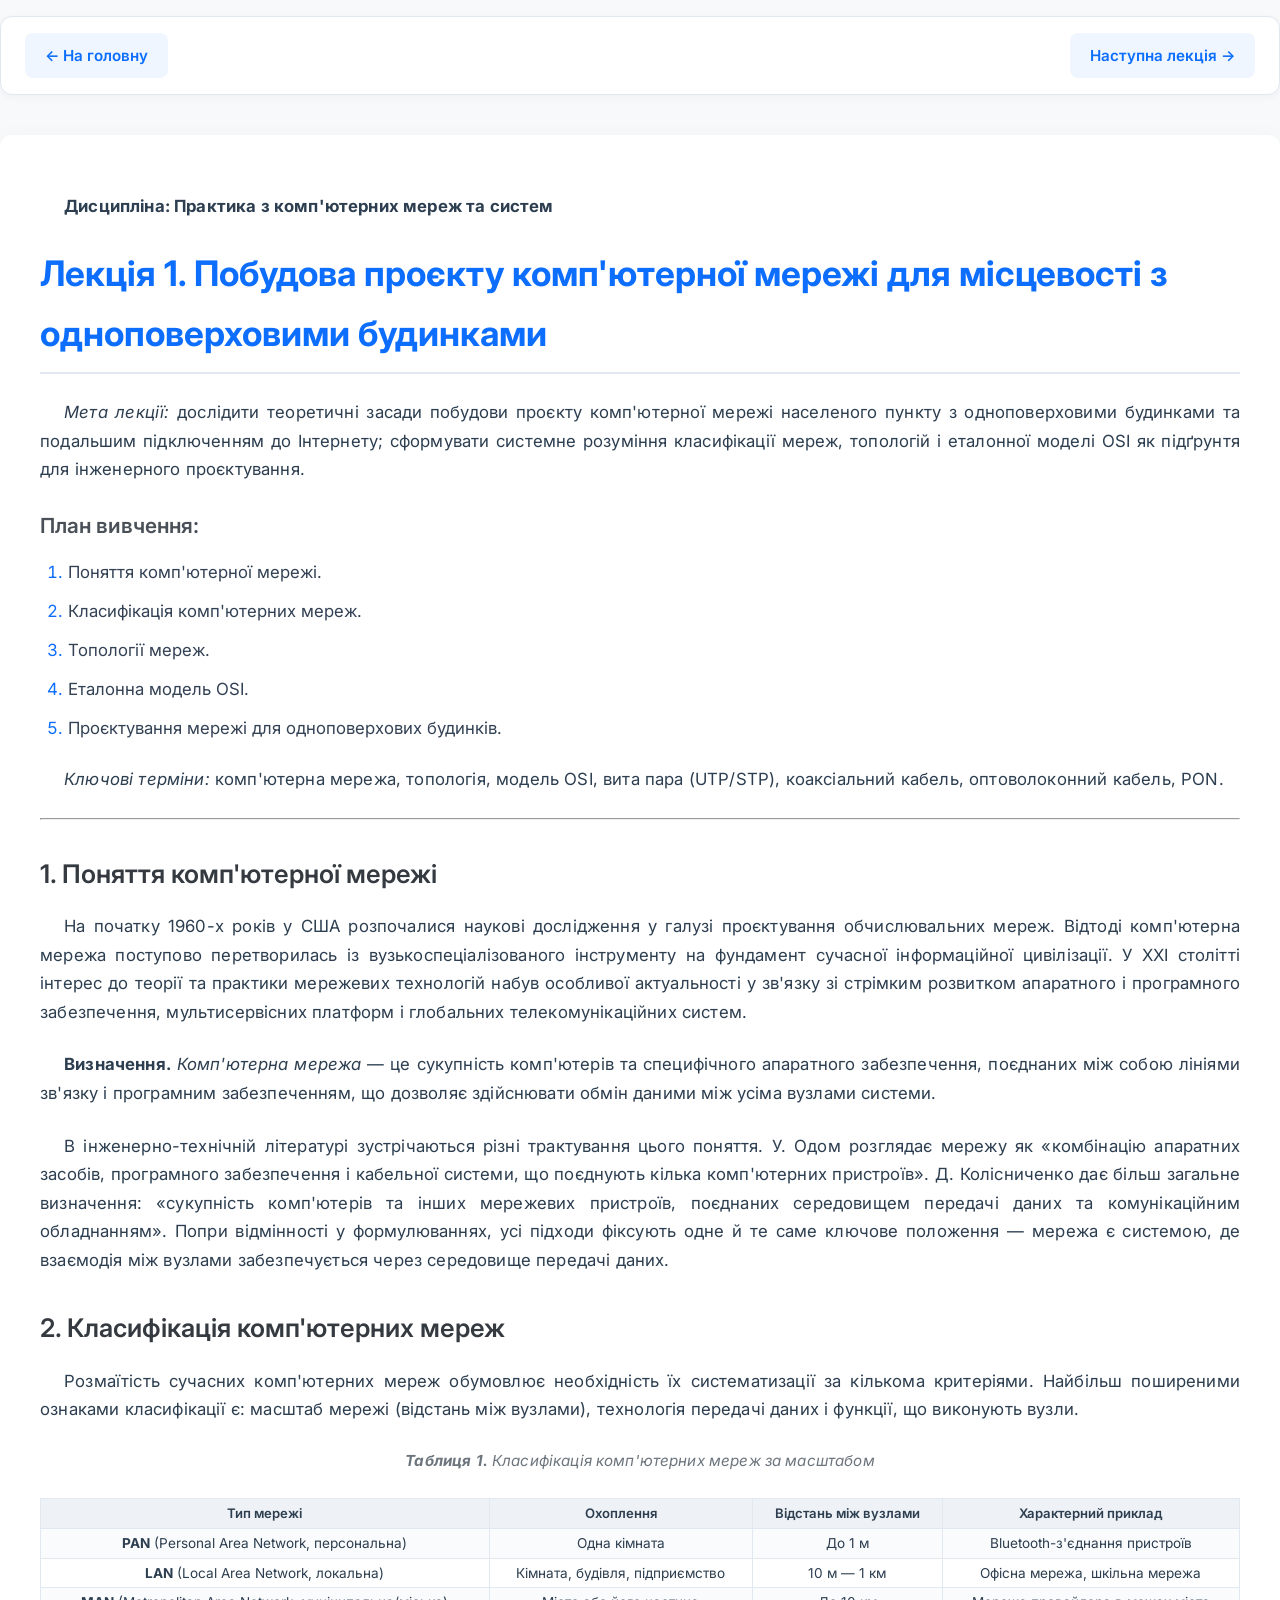
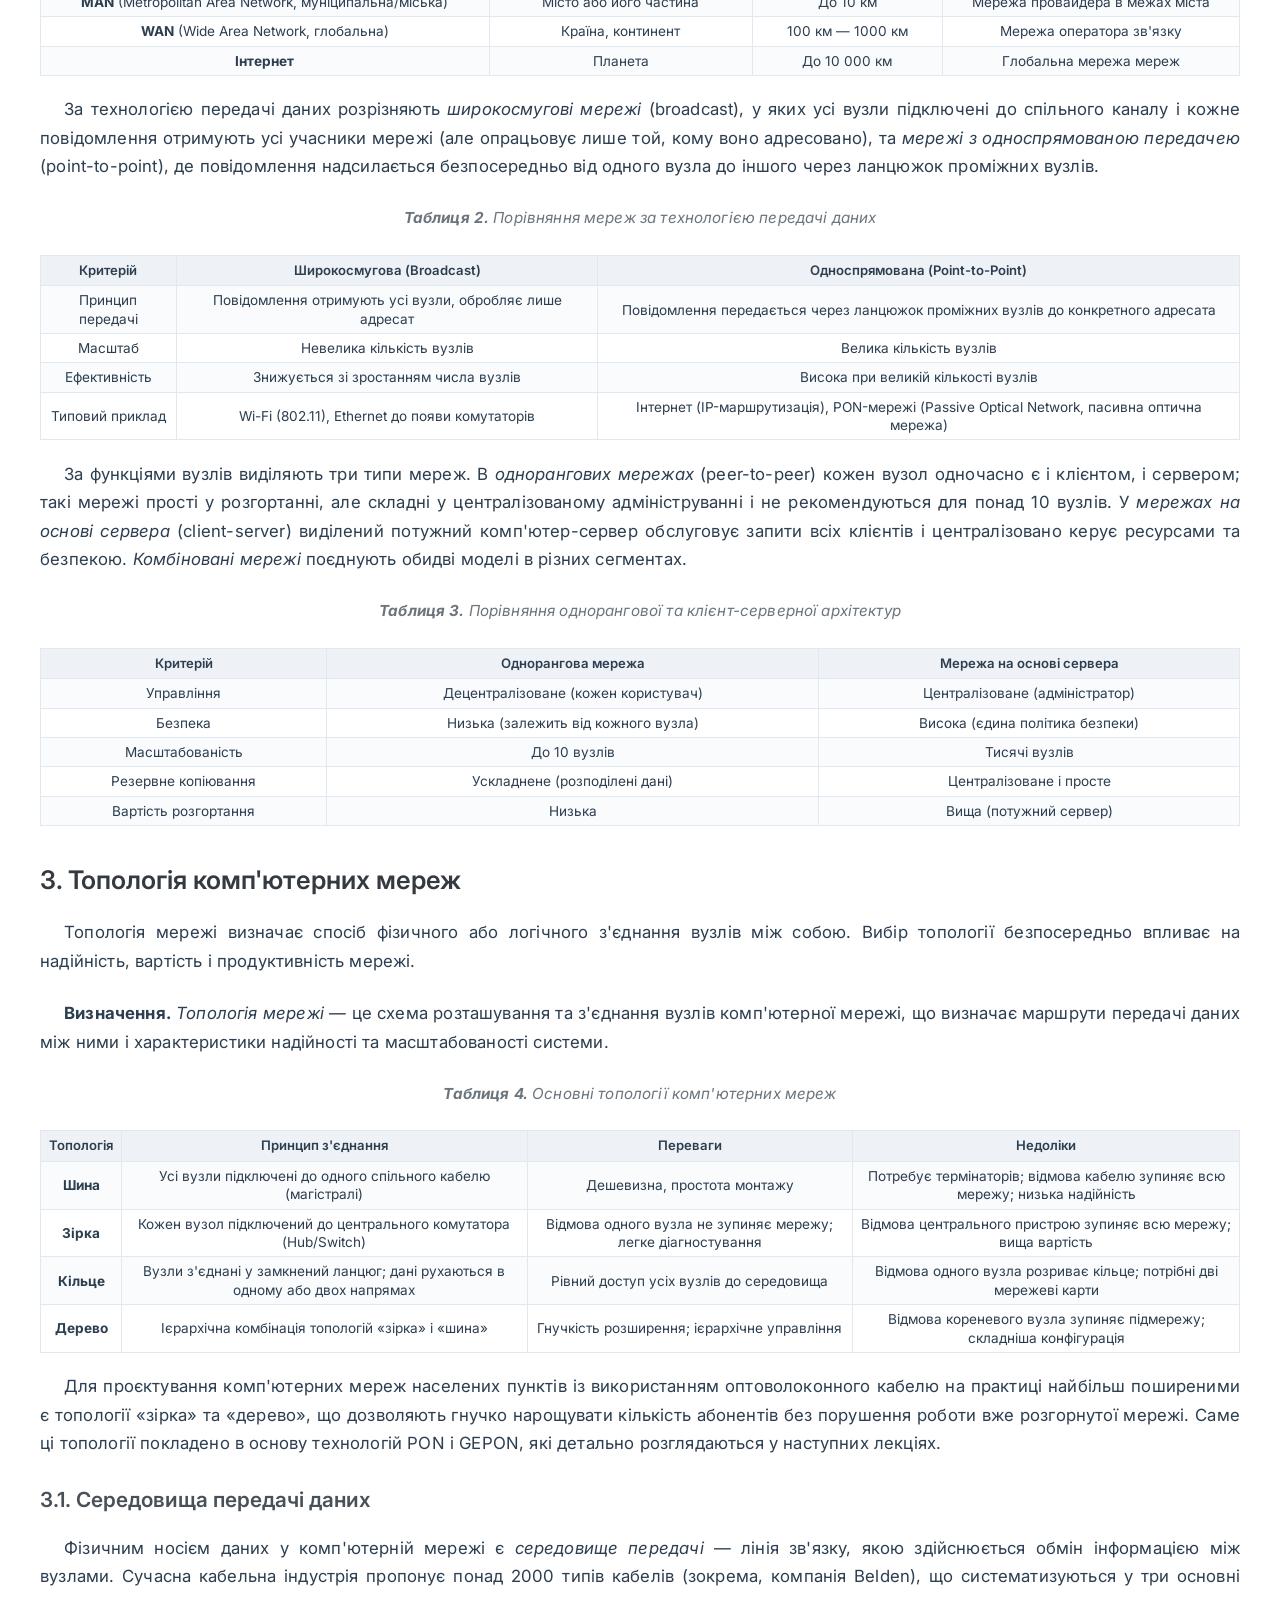
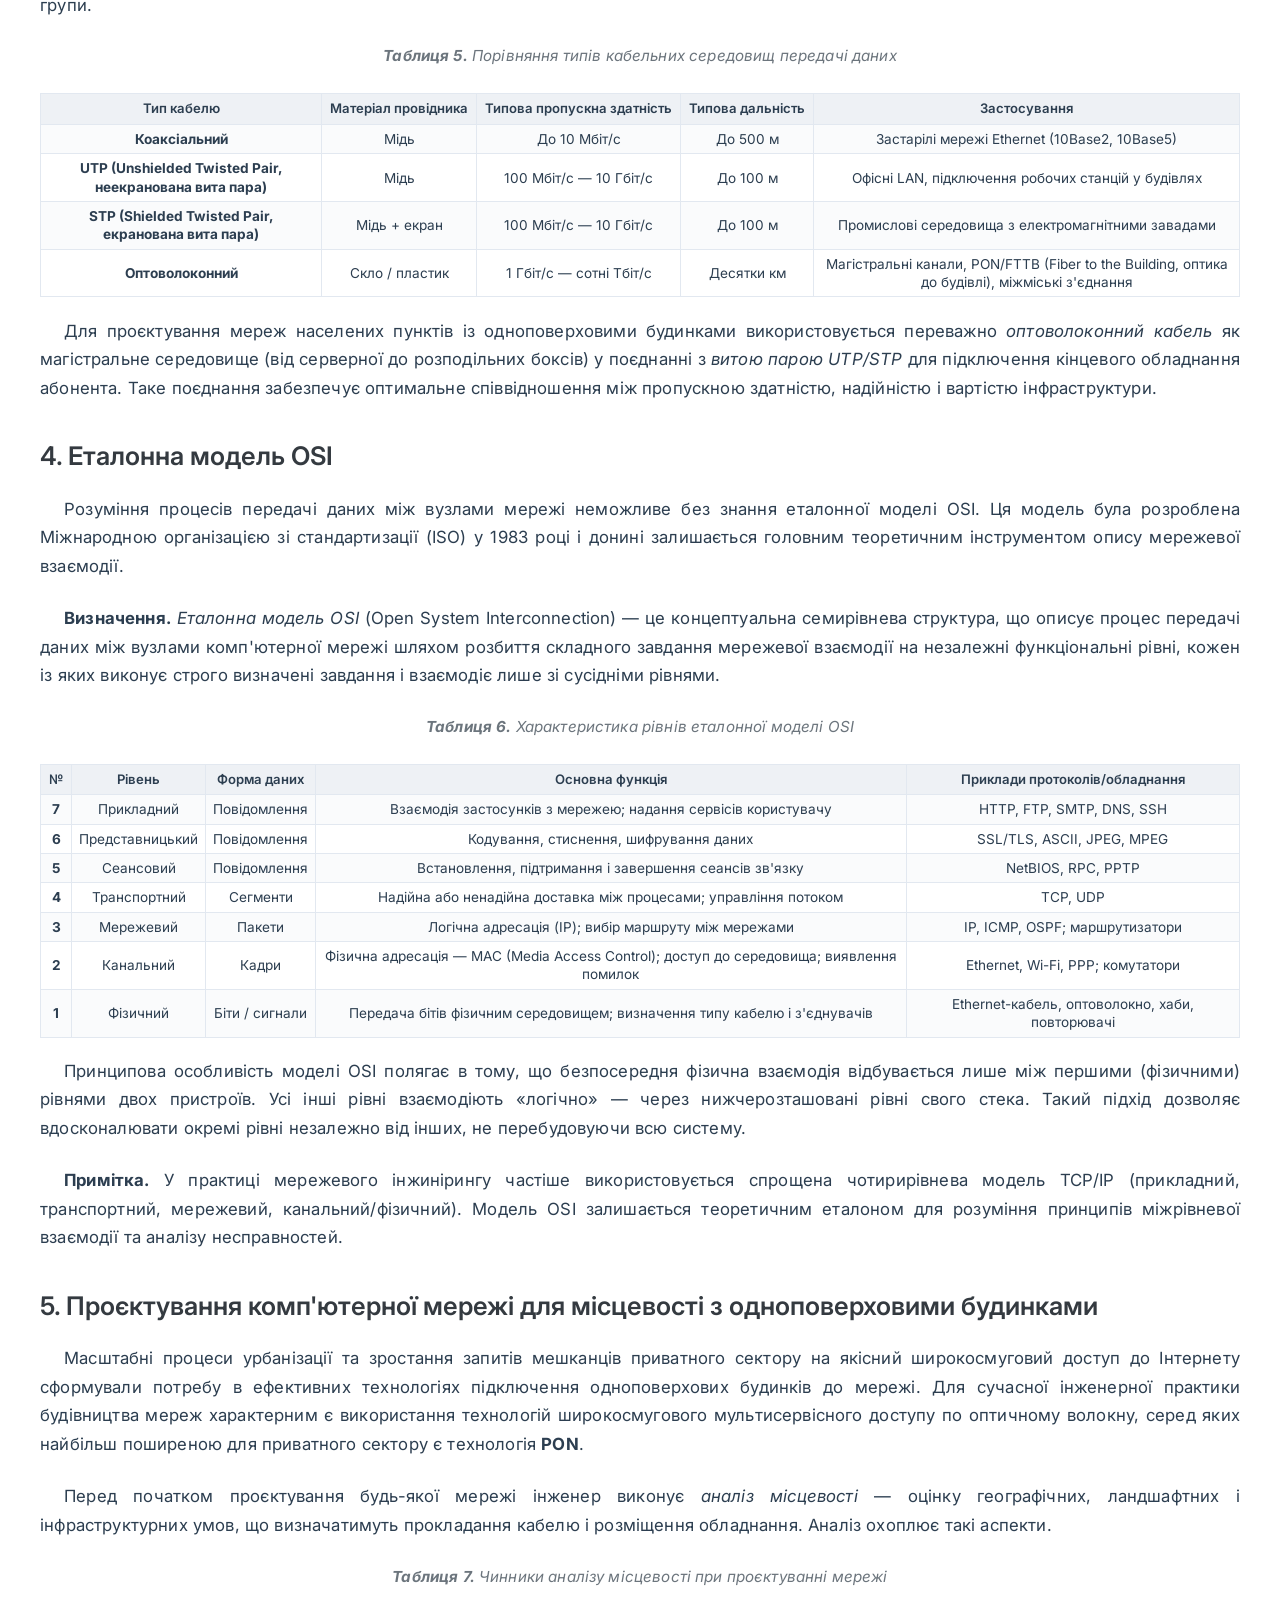
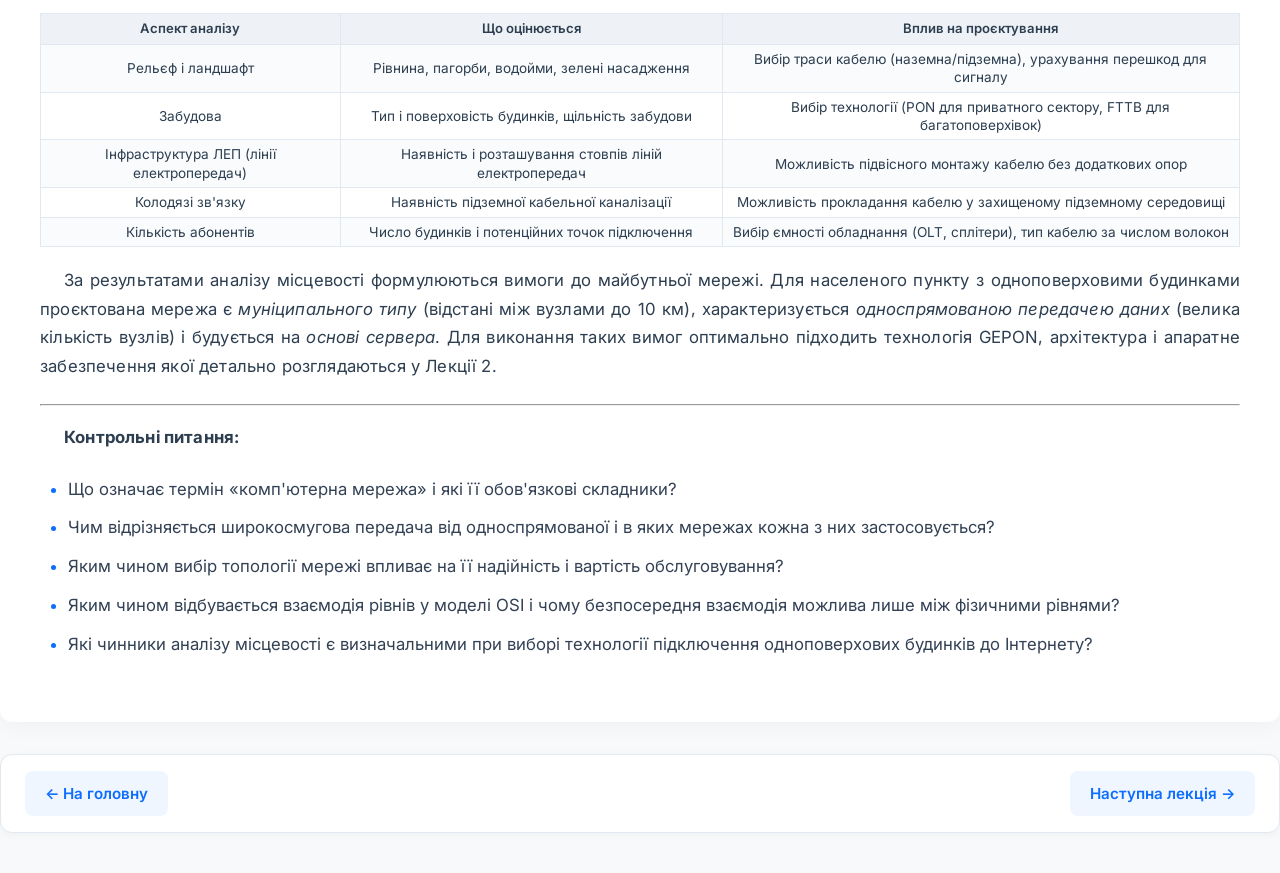
==== Lection1.html @ 9c85952a "- UI redesign with modern Glassmorphism and responsive layout - Standardized image assets (600x450px" ====
<!DOCTYPE html>
<html lang="uk">
<head>
  <meta charset="UTF-8">
  <meta name="viewport" content="width=device-width, initial-scale=1.0">
  <title>Лекція 1. Побудова проєкту комп'ютерної мережі</title>
  <link rel="stylesheet" href="style.css">
</head>
<body>

<div style="max-width: 1400px; margin: 1rem auto 0;">
  <nav class="nav-bar">
    <a href="index.html" class="nav-link">← На головну</a>
    <a href="Lection2.html" class="nav-link">Наступна лекція →</a>
  </nav>
</div>

<main class="container">

<p class="center"><strong>Дисципліна: Практика з комп'ютерних мереж та систем</strong></p>

<h1>Лекція 1. Побудова проєкту комп'ютерної мережі для місцевості з одноповерховими будинками</h1>

<p class="center"><em>Мета лекції:</em> дослідити теоретичні засади побудови проєкту комп'ютерної мережі населеного пункту з одноповерховими будинками та подальшим підключенням до Інтернету; сформувати системне розуміння класифікації мереж, топологій і еталонної моделі OSI як підґрунтя для інженерного проєктування.</p>

<h3 class="center">План вивчення:</h3>
<ol>
  <li>Поняття комп'ютерної мережі.</li>
  <li>Класифікація комп'ютерних мереж.</li>
  <li>Топології мереж.</li>
  <li>Еталонна модель OSI.</li>
  <li>Проєктування мережі для одноповерхових будинків.</li>
</ol>

<p class="center"><em>Ключові терміни:</em> комп'ютерна мережа, топологія, модель OSI, вита пара (UTP/STP), коаксіальний кабель, оптоволоконний кабель, PON.</p>

<hr>

<h2>1. Поняття комп'ютерної мережі</h2>

<p>На початку 1960-х років у США розпочалися наукові дослідження у галузі проєктування обчислювальних мереж. Відтоді комп'ютерна мережа поступово перетворилась із вузькоспеціалізованого інструменту на фундамент сучасної інформаційної цивілізації. У XXI столітті інтерес до теорії та практики мережевих технологій набув особливої актуальності у зв'язку зі стрімким розвитком апаратного і програмного забезпечення, мультисервісних платформ і глобальних телекомунікаційних систем.</p>

<div class="definition-block">
  <p><strong>Визначення.</strong> <em>Комп'ютерна мережа</em> — це сукупність комп'ютерів та специфічного апаратного забезпечення, поєднаних між собою лініями зв'язку і програмним забезпеченням, що дозволяє здійснювати обмін даними між усіма вузлами системи.</p>
</div>

<p>В інженерно-технічній літературі зустрічаються різні трактування цього поняття. У. Одом розглядає мережу як «комбінацію апаратних засобів, програмного забезпечення і кабельної системи, що поєднують кілька комп'ютерних пристроїв». Д. Колісниченко дає більш загальне визначення: «сукупність комп'ютерів та інших мережевих пристроїв, поєднаних середовищем передачі даних та комунікаційним обладнанням». Попри відмінності у формулюваннях, усі підходи фіксують одне й те саме ключове положення — мережа є системою, де взаємодія між вузлами забезпечується через середовище передачі даних.</p>

<h2>2. Класифікація комп'ютерних мереж</h2>

<p>Розмаїтість сучасних комп'ютерних мереж обумовлює необхідність їх систематизації за кількома критеріями. Найбільш поширеними ознаками класифікації є: масштаб мережі (відстань між вузлами), технологія передачі даних і функції, що виконують вузли.</p>

<p class="table-caption"><strong>Таблиця 1.</strong> Класифікація комп'ютерних мереж за масштабом</p>
<div class="table-responsive">
<table class="sim-table">
  <tr>
    <th>Тип мережі</th>
    <th>Охоплення</th>
    <th>Відстань між вузлами</th>
    <th>Характерний приклад</th>
  </tr>
  <tr>
    <td><strong>PAN</strong> (Personal Area Network, персональна)</td>
    <td>Одна кімната</td>
    <td>До 1 м</td>
    <td>Bluetooth-з'єднання пристроїв</td>
  </tr>
  <tr>
    <td><strong>LAN</strong> (Local Area Network, локальна)</td>
    <td>Кімната, будівля, підприємство</td>
    <td>10 м — 1 км</td>
    <td>Офісна мережа, шкільна мережа</td>
  </tr>
  <tr>
    <td><strong>MAN</strong> (Metropolitan Area Network, муніципальна/міська)</td>
    <td>Місто або його частина</td>
    <td>До 10 км</td>
    <td>Мережа провайдера в межах міста</td>
  </tr>
  <tr>
    <td><strong>WAN</strong> (Wide Area Network, глобальна)</td>
    <td>Країна, континент</td>
    <td>100 км — 1000 км</td>
    <td>Мережа оператора зв'язку</td>
  </tr>
  <tr>
    <td><strong>Інтернет</strong></td>
    <td>Планета</td>
    <td>До 10 000 км</td>
    <td>Глобальна мережа мереж</td>
  </tr>
</table>
</div>

<p>За технологією передачі даних розрізняють <em>широкосмугові мережі</em> (broadcast), у яких усі вузли підключені до спільного каналу і кожне повідомлення отримують усі учасники мережі (але опрацьовує лише той, кому воно адресовано), та <em>мережі з односпрямованою передачею</em> (point-to-point), де повідомлення надсилається безпосередньо від одного вузла до іншого через ланцюжок проміжних вузлів.</p>

<p class="table-caption"><strong>Таблиця 2.</strong> Порівняння мереж за технологією передачі даних</p>
<div class="table-responsive">
<table class="sim-table">
  <tr>
    <th>Критерій</th>
    <th>Широкосмугова (Broadcast)</th>
    <th>Односпрямована (Point-to-Point)</th>
  </tr>
  <tr>
    <td>Принцип передачі</td>
    <td>Повідомлення отримують усі вузли, обробляє лише адресат</td>
    <td>Повідомлення передається через ланцюжок проміжних вузлів до конкретного адресата</td>
  </tr>
  <tr>
    <td>Масштаб</td>
    <td>Невелика кількість вузлів</td>
    <td>Велика кількість вузлів</td>
  </tr>
  <tr>
    <td>Ефективність</td>
    <td>Знижується зі зростанням числа вузлів</td>
    <td>Висока при великій кількості вузлів</td>
  </tr>
  <tr>
    <td>Типовий приклад</td>
    <td>Wi-Fi (802.11), Ethernet до появи комутаторів</td>
    <td>Інтернет (IP-маршрутизація), PON-мережі (Passive Optical Network, пасивна оптична мережа)</td>
  </tr>
</table>
</div>

<p>За функціями вузлів виділяють три типи мереж. В <em>однорангових мережах</em> (peer-to-peer) кожен вузол одночасно є і клієнтом, і сервером; такі мережі прості у розгортанні, але складні у централізованому адмініструванні і не рекомендуються для понад 10 вузлів. У <em>мережах на основі сервера</em> (client-server) виділений потужний комп'ютер-сервер обслуговує запити всіх клієнтів і централізовано керує ресурсами та безпекою. <em>Комбіновані мережі</em> поєднують обидві моделі в різних сегментах.</p>

<p class="table-caption"><strong>Таблиця 3.</strong> Порівняння однорангової та клієнт-серверної архітектур</p>
<div class="table-responsive">
<table class="sim-table">
  <tr>
    <th>Критерій</th>
    <th>Одноранговa мережа</th>
    <th>Мережа на основі сервера</th>
  </tr>
  <tr>
    <td>Управління</td>
    <td>Децентралізоване (кожен користувач)</td>
    <td>Централізоване (адміністратор)</td>
  </tr>
  <tr>
    <td>Безпека</td>
    <td>Низька (залежить від кожного вузла)</td>
    <td>Висока (єдина політика безпеки)</td>
  </tr>
  <tr>
    <td>Масштабованість</td>
    <td>До 10 вузлів</td>
    <td>Тисячі вузлів</td>
  </tr>
  <tr>
    <td>Резервне копіювання</td>
    <td>Ускладнене (розподілені дані)</td>
    <td>Централізоване і просте</td>
  </tr>
  <tr>
    <td>Вартість розгортання</td>
    <td>Низька</td>
    <td>Вища (потужний сервер)</td>
  </tr>
</table>
</div>

<h2>3. Топологія комп'ютерних мереж</h2>

<p>Топологія мережі визначає спосіб фізичного або логічного з'єднання вузлів між собою. Вибір топології безпосередньо впливає на надійність, вартість і продуктивність мережі.</p>

<div class="definition-block">
  <p><strong>Визначення.</strong> <em>Топологія мережі</em> — це схема розташування та з'єднання вузлів комп'ютерної мережі, що визначає маршрути передачі даних між ними і характеристики надійності та масштабованості системи.</p>
</div>

<p class="table-caption"><strong>Таблиця 4.</strong> Основні топології комп'ютерних мереж</p>
<div class="table-responsive">
<table class="sim-table">
  <tr>
    <th>Топологія</th>
    <th>Принцип з'єднання</th>
    <th>Переваги</th>
    <th>Недоліки</th>
  </tr>
  <tr>
    <td><strong>Шина</strong></td>
    <td>Усі вузли підключені до одного спільного кабелю (магістралі)</td>
    <td>Дешевизна, простота монтажу</td>
    <td>Потребує термінаторів; відмова кабелю зупиняє всю мережу; низька надійність</td>
  </tr>
  <tr>
    <td><strong>Зірка</strong></td>
    <td>Кожен вузол підключений до центрального комутатора (Hub/Switch)</td>
    <td>Відмова одного вузла не зупиняє мережу; легке діагностування</td>
    <td>Відмова центрального пристрою зупиняє всю мережу; вища вартість</td>
  </tr>
  <tr>
    <td><strong>Кільце</strong></td>
    <td>Вузли з'єднані у замкнений ланцюг; дані рухаються в одному або двох напрямах</td>
    <td>Рівний доступ усіх вузлів до середовища</td>
    <td>Відмова одного вузла розриває кільце; потрібні дві мережеві карти</td>
  </tr>
  <tr>
    <td><strong>Дерево</strong></td>
    <td>Ієрархічна комбінація топологій «зірка» і «шина»</td>
    <td>Гнучкість розширення; ієрархічне управління</td>
    <td>Відмова кореневого вузла зупиняє підмережу; складніша конфігурація</td>
  </tr>
</table>
</div>

<p>Для проєктування комп'ютерних мереж населених пунктів із використанням оптоволоконного кабелю на практиці найбільш поширеними є топології «зірка» та «дерево», що дозволяють гнучко нарощувати кількість абонентів без порушення роботи вже розгорнутої мережі. Саме ці топології покладено в основу технологій PON і GEPON, які детально розглядаються у наступних лекціях.</p>

<h3>3.1. Середовища передачі даних</h3>

<p>Фізичним носієм даних у комп'ютерній мережі є <em>середовище передачі</em> — лінія зв'язку, якою здійснюється обмін інформацією між вузлами. Сучасна кабельна індустрія пропонує понад 2000 типів кабелів (зокрема, компанія Belden), що систематизуються у три основні групи.</p>

<p class="table-caption"><strong>Таблиця 5.</strong> Порівняння типів кабельних середовищ передачі даних</p>
<div class="table-responsive">
<table class="sim-table">
  <tr>
    <th>Тип кабелю</th>
    <th>Матеріал провідника</th>
    <th>Типова пропускна здатність</th>
    <th>Типова дальність</th>
    <th>Застосування</th>
  </tr>
  <tr>
    <td><strong>Коаксіальний</strong></td>
    <td>Мідь</td>
    <td>До 10 Мбіт/с</td>
    <td>До 500 м</td>
    <td>Застарілі мережі Ethernet (10Base2, 10Base5)</td>
  </tr>
  <tr>
    <td><strong>UTP (Unshielded Twisted Pair, неекранована вита пара)</strong></td>
    <td>Мідь</td>
    <td>100 Мбіт/с — 10 Гбіт/с</td>
    <td>До 100 м</td>
    <td>Офісні LAN, підключення робочих станцій у будівлях</td>
  </tr>
  <tr>
    <td><strong>STP (Shielded Twisted Pair, екранована вита пара)</strong></td>
    <td>Мідь + екран</td>
    <td>100 Мбіт/с — 10 Гбіт/с</td>
    <td>До 100 м</td>
    <td>Промислові середовища з електромагнітними завадами</td>
  </tr>
  <tr>
    <td><strong>Оптоволоконний</strong></td>
    <td>Скло / пластик</td>
    <td>1 Гбіт/с — сотні Тбіт/с</td>
    <td>Десятки км</td>
    <td>Магістральні канали, PON/FTTB (Fiber to the Building, оптика до будівлі), міжміські з'єднання</td>
  </tr>
</table>
</div>

<p>Для проєктування мереж населених пунктів із одноповерховими будинками використовується переважно <em>оптоволоконний кабель</em> як магістральне середовище (від серверної до розподільних боксів) у поєднанні з <em>витою парою UTP/STP</em> для підключення кінцевого обладнання абонента. Таке поєднання забезпечує оптимальне співвідношення між пропускною здатністю, надійністю і вартістю інфраструктури.</p>

<h2>4. Еталонна модель OSI</h2>

<p>Розуміння процесів передачі даних між вузлами мережі неможливе без знання еталонної моделі OSI. Ця модель була розроблена Міжнародною організацією зі стандартизації (ISO) у 1983 році і донині залишається головним теоретичним інструментом опису мережевої взаємодії.</p>

<div class="definition-block">
  <p><strong>Визначення.</strong> <em>Еталонна модель OSI</em> (Open System Interconnection) — це концептуальна семирівнева структура, що описує процес передачі даних між вузлами комп'ютерної мережі шляхом розбиття складного завдання мережевої взаємодії на незалежні функціональні рівні, кожен із яких виконує строго визначені завдання і взаємодіє лише зі сусідніми рівнями.</p>
</div>

<p class="table-caption"><strong>Таблиця 6.</strong> Характеристика рівнів еталонної моделі OSI</p>
<div class="table-responsive">
<table class="sim-table">
  <tr>
    <th>№</th>
    <th>Рівень</th>
    <th>Форма даних</th>
    <th>Основна функція</th>
    <th>Приклади протоколів/обладнання</th>
  </tr>
  <tr>
    <td><strong>7</strong></td>
    <td>Прикладний</td>
    <td>Повідомлення</td>
    <td>Взаємодія застосунків з мережею; надання сервісів користувачу</td>
    <td>HTTP, FTP, SMTP, DNS, SSH</td>
  </tr>
  <tr>
    <td><strong>6</strong></td>
    <td>Представницький</td>
    <td>Повідомлення</td>
    <td>Кодування, стиснення, шифрування даних</td>
    <td>SSL/TLS, ASCII, JPEG, MPEG</td>
  </tr>
  <tr>
    <td><strong>5</strong></td>
    <td>Сеансовий</td>
    <td>Повідомлення</td>
    <td>Встановлення, підтримання і завершення сеансів зв'язку</td>
    <td>NetBIOS, RPC, PPTP</td>
  </tr>
  <tr>
    <td><strong>4</strong></td>
    <td>Транспортний</td>
    <td>Сегменти</td>
    <td>Надійна або ненадійна доставка між процесами; управління потоком</td>
    <td>TCP, UDP</td>
  </tr>
  <tr>
    <td><strong>3</strong></td>
    <td>Мережевий</td>
    <td>Пакети</td>
    <td>Логічна адресація (IP); вибір маршруту між мережами</td>
    <td>IP, ICMP, OSPF; маршрутизатори</td>
  </tr>
  <tr>
    <td><strong>2</strong></td>
    <td>Канальний</td>
    <td>Кадри</td>
    <td>Фізична адресація — MAC (Media Access Control); доступ до середовища; виявлення помилок</td>
    <td>Ethernet, Wi-Fi, PPP; комутатори</td>
  </tr>
  <tr>
    <td><strong>1</strong></td>
    <td>Фізичний</td>
    <td>Біти / сигнали</td>
    <td>Передача бітів фізичним середовищем; визначення типу кабелю і з'єднувачів</td>
    <td>Ethernet-кабель, оптоволокно, хаби, повторювачі</td>
  </tr>
</table>
</div>

<p>Принципова особливість моделі OSI полягає в тому, що безпосередня фізична взаємодія відбувається лише між першими (фізичними) рівнями двох пристроїв. Усі інші рівні взаємодіють «логічно» — через нижчерозташовані рівні свого стека. Такий підхід дозволяє вдосконалювати окремі рівні незалежно від інших, не перебудовуючи всю систему.</p>

<div class="note">
  <p><strong>Примітка.</strong> У практиці мережевого інжинірингу частіше використовується спрощена чотирирівнева модель TCP/IP (прикладний, транспортний, мережевий, канальний/фізичний). Модель OSI залишається теоретичним еталоном для розуміння принципів міжрівневої взаємодії та аналізу несправностей.</p>
</div>

<h2>5. Проєктування комп'ютерної мережі для місцевості з одноповерховими будинками</h2>

<p>Масштабні процеси урбанізації та зростання запитів мешканців приватного сектору на якісний широкосмуговий доступ до Інтернету сформували потребу в ефективних технологіях підключення одноповерхових будинків до мережі. Для сучасної інженерної практики будівництва мереж характерним є використання технологій широкосмугового мультисервісного доступу по оптичному волокну, серед яких найбільш поширеною для приватного сектору є технологія <strong>PON</strong>.</p>

<p>Перед початком проєктування будь-якої мережі інженер виконує <em>аналіз місцевості</em> — оцінку географічних, ландшафтних і інфраструктурних умов, що визначатимуть прокладання кабелю і розміщення обладнання. Аналіз охоплює такі аспекти.</p>

<p class="table-caption"><strong>Таблиця 7.</strong> Чинники аналізу місцевості при проєктуванні мережі</p>
<div class="table-responsive">
<table class="sim-table">
  <tr>
    <th>Аспект аналізу</th>
    <th>Що оцінюється</th>
    <th>Вплив на проєктування</th>
  </tr>
  <tr>
    <td>Рельєф і ландшафт</td>
    <td>Рівнина, пагорби, водойми, зелені насадження</td>
    <td>Вибір траси кабелю (наземна/підземна), урахування перешкод для сигналу</td>
  </tr>
  <tr>
    <td>Забудова</td>
    <td>Тип і поверховість будинків, щільність забудови</td>
    <td>Вибір технології (PON для приватного сектору, FTTB для багатоповерхівок)</td>
  </tr>
  <tr>
    <td>Інфраструктура ЛЕП (лінії електропередач)</td>
    <td>Наявність і розташування стовпів ліній електропередач</td>
    <td>Можливість підвісного монтажу кабелю без додаткових опор</td>
  </tr>
  <tr>
    <td>Колодязі зв'язку</td>
    <td>Наявність підземної кабельної каналізації</td>
    <td>Можливість прокладання кабелю у захищеному підземному середовищі</td>
  </tr>
  <tr>
    <td>Кількість абонентів</td>
    <td>Число будинків і потенційних точок підключення</td>
    <td>Вибір ємності обладнання (OLT, сплітери), тип кабелю за числом волокон</td>
  </tr>
</table>
</div>

<p>За результатами аналізу місцевості формулюються вимоги до майбутньої мережі. Для населеного пункту з одноповерховими будинками проєктована мережа є <em>муніципального типу</em> (відстані між вузлами до 10 км), характеризується <em>односпрямованою передачею даних</em> (велика кількість вузлів) і будується на <em>основі сервера</em>. Для виконання таких вимог оптимально підходить технологія GEPON, архітектура і апаратне забезпечення якої детально розглядаються у Лекції 2.</p>

<hr>

<p><strong>Контрольні питання:</strong></p>
<ul>
  <li>Що означає термін «комп'ютерна мережа» і які її обов'язкові складники?</li>
  <li>Чим відрізняється широкосмугова передача від односпрямованої і в яких мережах кожна з них застосовується?</li>
  <li>Яким чином вибір топології мережі впливає на її надійність і вартість обслуговування?</li>
  <li>Яким чином відбувається взаємодія рівнів у моделі OSI і чому безпосередня взаємодія можлива лише між фізичними рівнями?</li>
  <li>Які чинники аналізу місцевості є визначальними при виборі технології підключення одноповерхових будинків до Інтернету?</li>
</ul>

</main>

<div style="max-width: 1400px; margin: 0 auto 2rem;">
  <nav class="nav-bar">
    <a href="index.html" class="nav-link">← На головну</a>
    <a href="Lection2.html" class="nav-link">Наступна лекція →</a>
  </nav>
</div>

</body>
</html>
---- style.css ----
@import url('https://fonts.googleapis.com/css2?family=Inter:wght@400;500;600;700&display=swap');

*, *::before, *::after {
  box-sizing: border-box;
}

:root {
  --primary-color: #0d6efd;
  --primary-gradient: linear-gradient(135deg, #0d6efd 0%, #6f42c1 100%);
  --secondary-color: #6c757d;
  --bg-color: #f8f9fa;
  --text-color: #2c3e50;
  --text-muted: #64748b;
  --container-bg: #ffffff;
  --border-color: #e2e8f0;
  --hover-color: #f1f5f9;
  --glass-bg: rgba(255, 255, 255, 0.85);
  --glass-border: rgba(255, 255, 255, 0.4);
  --shadow-sm: 0 2px 8px rgba(0, 0, 0, 0.04);
  --shadow-md: 0 8px 24px rgba(13, 110, 253, 0.08);
  --shadow-hover: 0 12px 32px rgba(13, 110, 253, 0.12);
}

body {
  font-family: 'Inter', system-ui, -apple-system, BlinkMacSystemFont, 'Segoe UI', Roboto, sans-serif;
  line-height: 1.7;
  color: var(--text-color);
  background-color: var(--bg-color);
  margin: 0;
  padding: 0;
  -webkit-font-smoothing: antialiased;
  -moz-osx-font-smoothing: grayscale;
}

/* Основний контейнер для лекцій */
.container {
  max-width: 1400px;
  margin: 2rem auto;
  padding: 2.5rem;
  background-color: var(--container-bg);
  border-radius: 12px;
  box-shadow: 0 4px 24px rgba(0, 0, 0, 0.04);
}

/* Типографіка */

h1 {
  font-size: 2.2rem;
  font-weight: 700;
  color: var(--primary-color);
  margin-bottom: 1.5rem;
  border-bottom: 2px solid var(--border-color);
  padding-bottom: 0.5rem;
}

h2 {
  font-size: 1.6rem;
  font-weight: 600;
  margin-top: 2rem;
  margin-bottom: 1rem;
  color: #343a40;
}

h3 {
  font-size: 1.3rem;
  font-weight: 600;
  margin-top: 1.5rem;
  margin-bottom: 0.75rem;
  color: #495057;
}

p {
  margin-bottom: 1.5rem;
  font-size: 1.05rem;  
  text-indent: 1.5rem;
  text-align: justify;
  hyphens: auto;
  -webkit-hyphens: auto;
  -moz-hyphens: auto;
  letter-spacing: 0.01em;
}

ul, ol {
  margin-bottom: 1.5rem;
  padding-left: 1.75rem;
  color: #334155;
}

li {
  margin-bottom: 0.75rem;
  font-size: 1.05rem;
  line-height: 1.6;
}

li::marker {
  color: var(--primary-color);
}

/* Зображення та підписи */
.image-block {
  text-align: center;
  margin: 2rem 0;
}

.image-block img {
  max-width: 100%;
  height: auto;
  border-radius: 8px;
  box-shadow: 0 4px 16px rgba(0, 0, 0, 0.08);
  border: 1px solid var(--border-color);
}

.img-medium {
  max-width: 300px !important;
  display: inline-block;
}

.image-caption, .table-caption {
  text-align: center;
  font-style: italic;
  color: var(--secondary-color);
  margin-top: 0.75rem;
  font-size: 0.95rem;
}

.table-caption {
  text-align: center;
  text-indent: 0;
}

/* Вузькі довідкові таблиці (Таблиці 3.1, 3.2 тощо) */
.table-narrow {
  max-width: 700px;
  margin: 0 auto 1.5rem;
}

/* Середні таблиці (BOM, специфікації) */
.table-medium {
  max-width: 900px;
  margin: 0 auto 1.5rem;
}

/* Таблиці */
.table-responsive {
  width: 100%;
  overflow-x: auto;
  -webkit-overflow-scrolling: touch;
  margin-bottom: 1.2rem;
}

.sim-table {
  width: 100%;
  border-collapse: collapse;
  margin: 0;
  font-size: 0.85rem;
  line-height: 1.35;
  min-width: 600px;
}

.sim-table th {
  background-color: #eef1f5;
  padding: 6px 8px;
  border: 1px solid var(--border-color);
  font-weight: 600;
  text-align: center;
  font-size: 0.82rem;
  white-space: nowrap;
}

.sim-table td {
  padding: 5px 7px;
  border: 1px solid var(--border-color);
  vertical-align: middle;
  text-align: center;
}

.sim-table tr:nth-child(even) td {
  background-color: #fafbfc;
}

.st-sub {
  font-size: 0.78rem;
  color: var(--secondary-color);
}

.st-hr {
  border: 0;
  border-top: 1px dashed #d0d5db;
  margin: 3px 0;
}

.st-calc td {
  background-color: #f5f7f9;
  font-size: 0.8rem;
  padding: 3px 7px;
  line-height: 1.3;
}

/* Символи для складних таблиць розрахунків */
.sym-in { color: #0d6efd; font-size: 9pt; }
.sym-fbt { color: #fd7e14; font-size: 9pt; }
.sym-plc { color: #6f42c1; font-size: 9pt; }
.sym-out { color: #dc3545; font-size: 9pt; }
.sym-tran { color: #198754; font-size: 9pt; }

/* Mermaid обгортка */
.mermaid-wrapper {
  margin: 2rem 0;
  padding: 1.5rem;
  background-color: #fff;
  border: 1px dashed #adb5bd;
  border-radius: 12px;
  overflow-x: auto; /* Горизонтальний скрол */
  scrollbar-width: thin;
  scrollbar-color: #ced4da #f8f9fa;
}

.mermaid-wrapper::-webkit-scrollbar {
  height: 8px;
}

.mermaid-wrapper::-webkit-scrollbar-track {
  background: #f8f9fa;
  border-radius: 4px;
}

.mermaid-wrapper::-webkit-scrollbar-thumb {
  background-color: #ced4da;
  border-radius: 4px;
}

.mermaid {
  min-width: 800px; /* Мінімальна ширина, щоб схема не стискалась надмірно */
  display: flex;
  justify-content: center;
}

/* Навігація в лекціях */
.nav-bar {
  display: flex;
  justify-content: space-between;
  align-items: center;
  margin-bottom: 2.5rem;
  padding: 1rem 1.5rem;
  background: white;
  border: 1px solid var(--border-color);
  border-radius: 12px;
  box-shadow: var(--shadow-sm);
}

.nav-link {
  display: inline-flex;
  align-items: center;
  justify-content: center;
  padding: 0.6rem 1.25rem;
  color: var(--primary-color);
  background-color: #eff6ff;
  text-decoration: none;
  font-weight: 600;
  border-radius: 8px;
  transition: all 0.2s ease;
  font-size: 0.95rem;
}

.nav-link:hover {
  background-color: var(--primary-color);
  color: white;
  transform: translateY(-2px);
  box-shadow: 0 4px 12px rgba(13, 110, 253, 0.2);
}

/* Специфічно для index.html (Редизайн) */
.home-page {
  background: 
    radial-gradient(circle at 15% 50%, rgba(13, 110, 253, 0.04), transparent 50%),
    radial-gradient(circle at 85% 30%, rgba(111, 66, 193, 0.04), transparent 50%);
  min-height: 100vh;
}

.hero {
  text-align: center;
  padding: 6rem 2rem 4rem;
  background: var(--primary-gradient);
  color: white;
  margin-bottom: 0;
  position: relative;
  overflow: hidden;
  box-shadow: 0 4px 30px rgba(0, 0, 0, 0.1);
}

/* Декоративні елементи для Hero */
.hero::before {
  content: "";
  position: absolute;
  top: -50%; left: -50%; width: 200%; height: 200%;
  background: radial-gradient(circle, rgba(255,255,255,0.1) 10%, transparent 40%);
  animation: glowMove 15s linear infinite;
  pointer-events: none;
}

@keyframes glowMove {
  0% { transform: translate(0, 0); }
  50% { transform: translate(5%, 5%); }
  100% { transform: translate(0, 0); }
}

.hero h1 {
  border: none;
  color: white;
  font-size: 3.2rem;
  font-weight: 800;
  margin-bottom: 1rem;
  letter-spacing: -0.02em;
  text-shadow: 0 2px 10px rgba(0,0,0,0.2);
}

.hero p {
  font-size: 1.25rem;
  opacity: 0.95;
  max-width: 700px;
  margin: 0 auto;
  text-align: center;
  text-indent: 0;
  color: #e2e8f0;
  font-weight: 400;
}

.modules-grid {
  display: grid;
  grid-template-columns: repeat(auto-fit, minmax(400px, 1fr));
  gap: 2rem;
  max-width: 1400px;
  margin: 0 auto;
  padding: 0 2rem 5rem;
  position: relative;
  z-index: 10;
  margin-top: 2rem; /* Легкий підйом карток */
}

.module-card {
  background: var(--glass-bg);
  backdrop-filter: blur(16px);
  -webkit-backdrop-filter: blur(16px);
  border-radius: 16px;
  padding: 2rem;
  box-shadow: var(--shadow-md);
  border: 1px solid var(--glass-border);
  transition: transform 0.3s ease, box-shadow 0.3s ease;
  display: flex;
  flex-direction: column;
  height: 100%;
}

.module-card:hover {
  transform: translateY(-3px);
  box-shadow: var(--shadow-hover);
}

.module-card h2 {
  margin-top: 0;
  color: var(--primary-color);
  border-bottom: 2px solid var(--border-color);
  padding-bottom: 1rem;
  margin-bottom: 1rem;
  font-size: 1.5rem;
  font-weight: 700;
  display: flex;
  align-items: center;
  gap: 12px;
}

.module-desc {
  text-align: left;
  text-indent: 0;
  color: var(--text-muted);
  font-size: 1rem;
  margin-bottom: 1.5rem;
  line-height: 1.6;
}

.lecture-list {
  list-style: none;
  padding: 0;
  margin: 0;
  display: flex;
  flex-direction: column;
  gap: 0.75rem;
  flex-grow: 1; /* Робить так, щоб список розтягувався і кнопки були порівну розподілені, якщо карки різної висоти */
}

.lecture-item {
  display: flex;
  padding: 1.25rem;
  background: #ffffff;
  border: 1px solid var(--border-color);
  border-radius: 12px;
  text-decoration: none;
  color: var(--text-color);
  transition: all 0.2s ease;
  align-items: center;
  gap: 1.25rem;
  box-shadow: var(--shadow-sm);
}

.lecture-item:hover {
  background: var(--hover-color);
  border-color: #cbd5e1;
  transform: scale(1.02);
}

.lecture-icon {
  display: flex;
  align-items: center;
  justify-content: center;
  width: 44px;
  height: 44px;
  border-radius: 12px;
  background: #eff6ff;
  color: var(--primary-color);
  flex-shrink: 0;
}

.practice-icon {
  background: #fdf4ff;
  color: #c026d3;
}

.lecture-content {
  flex-grow: 1;
}

.lecture-badge {
  font-size: 0.8rem;
  font-weight: 600;
  text-transform: uppercase;
  color: var(--text-muted);
  margin-bottom: 0.25rem;
  display: block;
  letter-spacing: 0.05em;
}

.lecture-title {
  font-size: 1.05rem;
  font-weight: 500;
  margin: 0;
  color: #1e293b;
  line-height: 1.4;
  text-indent: 0;
  text-align: left;
}

/* Arrow indicator for lecture items */
.lecture-arrow {
  color: #94a3b8;
  opacity: 0;
  transform: translateX(-10px);
  transition: all 0.2s ease;
}

.lecture-item:hover .lecture-arrow {
  opacity: 1;
  transform: translateX(0);
  color: var(--primary-color);
}

.lecture-item.practice .lecture-title {
  color: #c026d3;
  font-weight: 600;
}
.lecture-item.practice:hover .lecture-arrow {
  color: #c026d3;
}

/* =============================================
   RESPONSIVE: Планшети (до 1024px)
   ============================================= */
@media (max-width: 1024px) {
  .container {
    padding: 1.5rem;
    margin: 1rem;
    max-width: 100%;
  }

  h1 { font-size: 1.8rem; }
  h2 { font-size: 1.4rem; }
  h3 { font-size: 1.15rem; }

  .modules-grid {
    grid-template-columns: 1fr;
    padding: 0 1rem;
  }

  .hero {
    padding: 2.5rem 1.5rem;
  }
}

/* =============================================
   RESPONSIVE: Мобільні (до 600px)
   ============================================= */
@media (max-width: 600px) {
  .container {
    padding: 1.25rem 1rem;
    margin: 0;
    border-radius: 0; /* На телефонах на всю ширину */
  }

  h1 { font-size: 1.4rem; padding-bottom: 0.75rem; }
  h2 { font-size: 1.25rem; }
  h3 { font-size: 1.1rem; }
  p, li { font-size: 1rem; }

  p {
    text-indent: 1rem;
  }

  .image-caption, .table-caption {
    font-size: 0.85rem;
    margin-top: 0.5rem;
    padding: 0 10px;
    line-height: 1.3;
  }

  .nav-bar {
    flex-wrap: wrap;
    gap: 0.75rem;
    padding: 0.75rem;
  }


  .nav-link {
    flex: 1;
    text-align: center;
    font-size: 0.9rem;
    padding: 0.75rem 0.5rem;
    background-color: var(--hover-color);
  }

  /* Якщо кнопок 3: Попередня (1), На головну (2), Наступна (3) */
  /* Робимо так, щоб кнопка "На головну" була на всю ширину і в самому низу */
  .nav-link[href="index.html"]:nth-child(2):nth-last-child(2) {
    order: 3;
    flex: 1 1 100%;
  }

  /* Забезпечуємо порядок для інших кнопок */
  .nav-link:first-child { order: 1; }
  .nav-link:last-child { order: 2; }
  /* Але якщо кнопка "На головну" остання (як у Лекції 3), порядок має бути звичайним */
  .nav-link[href="index.html"]:last-child { order: 2; }


  .hero {
    padding: 4rem 1rem 3rem;
  }

  .hero h1 { font-size: 1.6rem; }
  .hero p { font-size: 1.05rem; }

  .modules-grid {
    padding: 0 1rem 3rem;
  }

  .module-card {
    padding: 1.5rem;
  }

  .module-card h2 {
    font-size: 1.4rem;
  }

  .lecture-item {
    gap: 0.75rem;
    padding: 1rem;
  }

  .lecture-title {
    font-size: 0.95rem;
  }

  .image-block img,
  .img-medium {
    max-width: 100% !important;
  }

  .table-narrow {
    max-width: 100%;
  }

  .mermaid-wrapper {
    padding: 0.75rem;
  }

  .mermaid {
    min-width: 500px;
  }
}

/* Контейнер для відображення двох картинок в один ряд */
.image-row {
  display: flex;
  gap: 20px;
  margin: 1.5rem 0;
  justify-content: center;
  align-items: flex-start;
}

.image-row > div {
  flex: 1;
  max-width: calc(50% - 10px);
}

@media (max-width: 768px) {
  .image-row {
    flex-direction: column;
    align-items: center;
  }
  .image-row > div {
    max-width: 100%;
  }
}
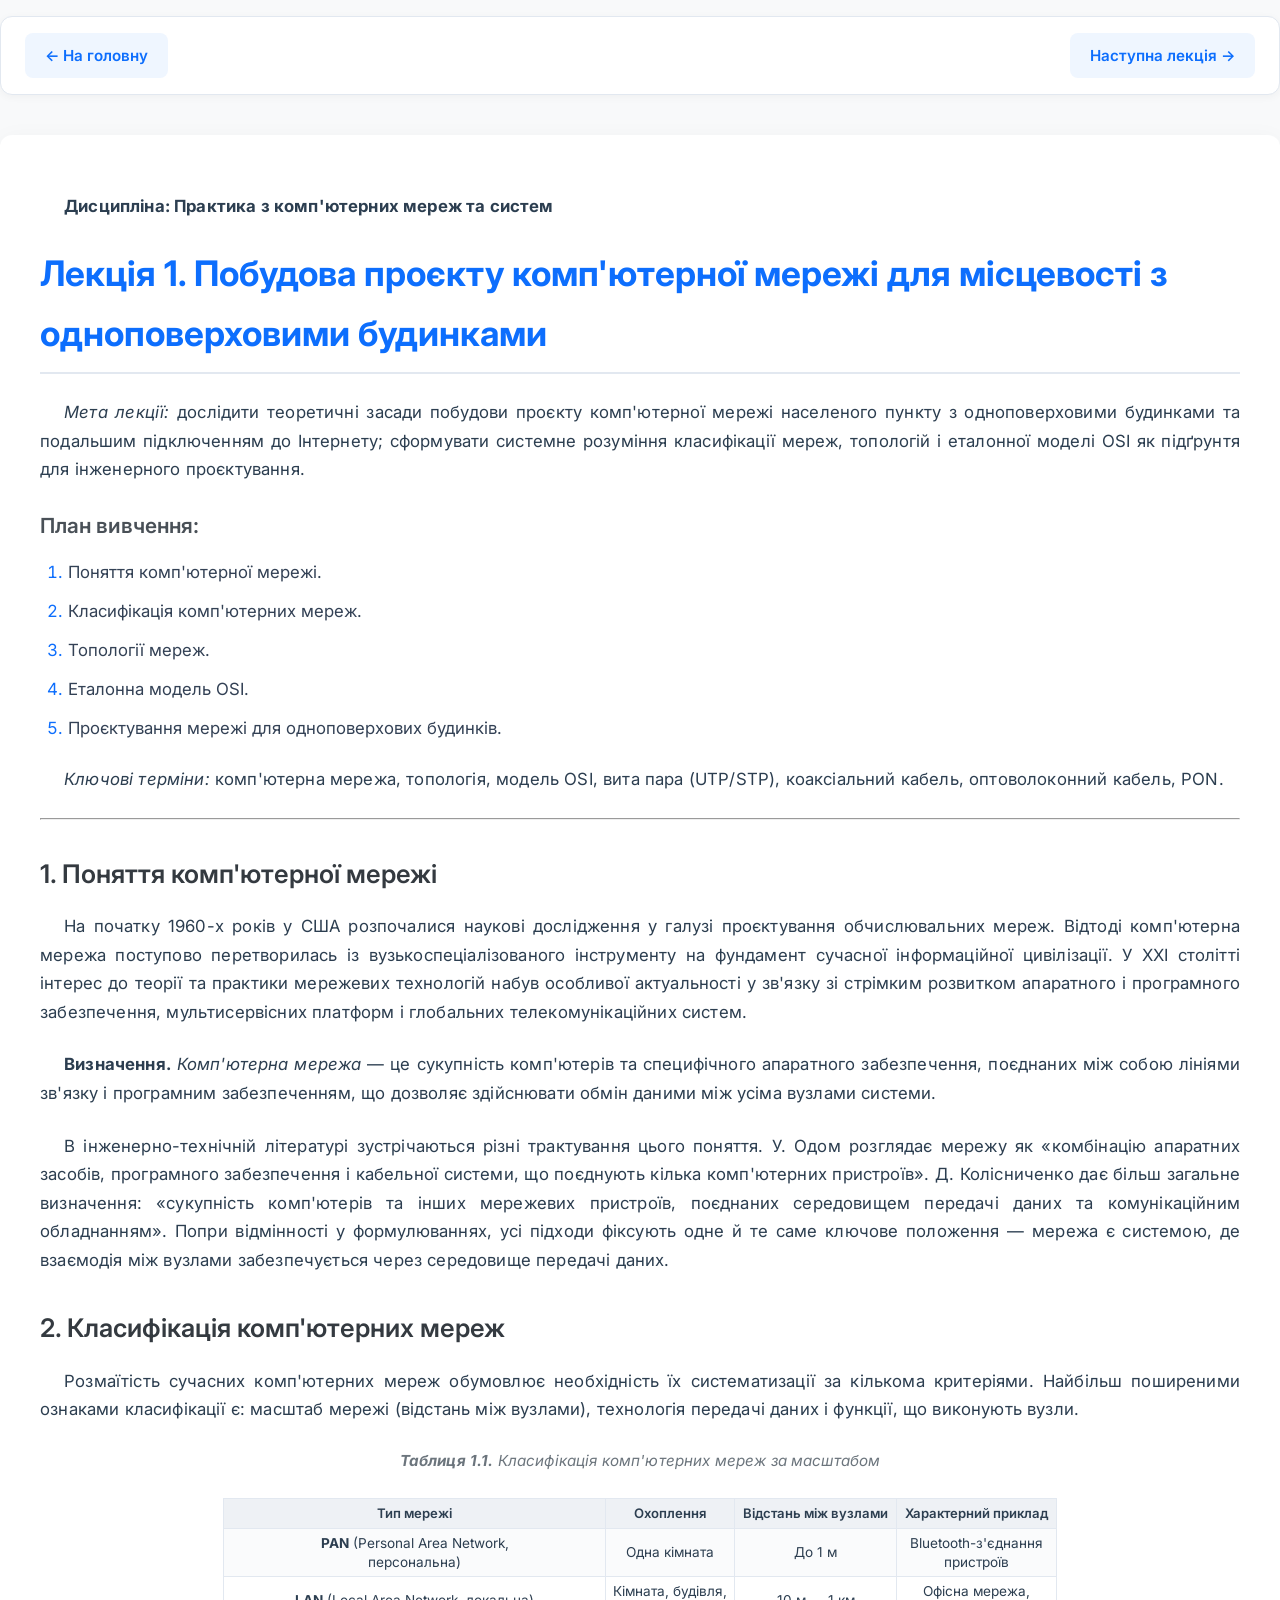
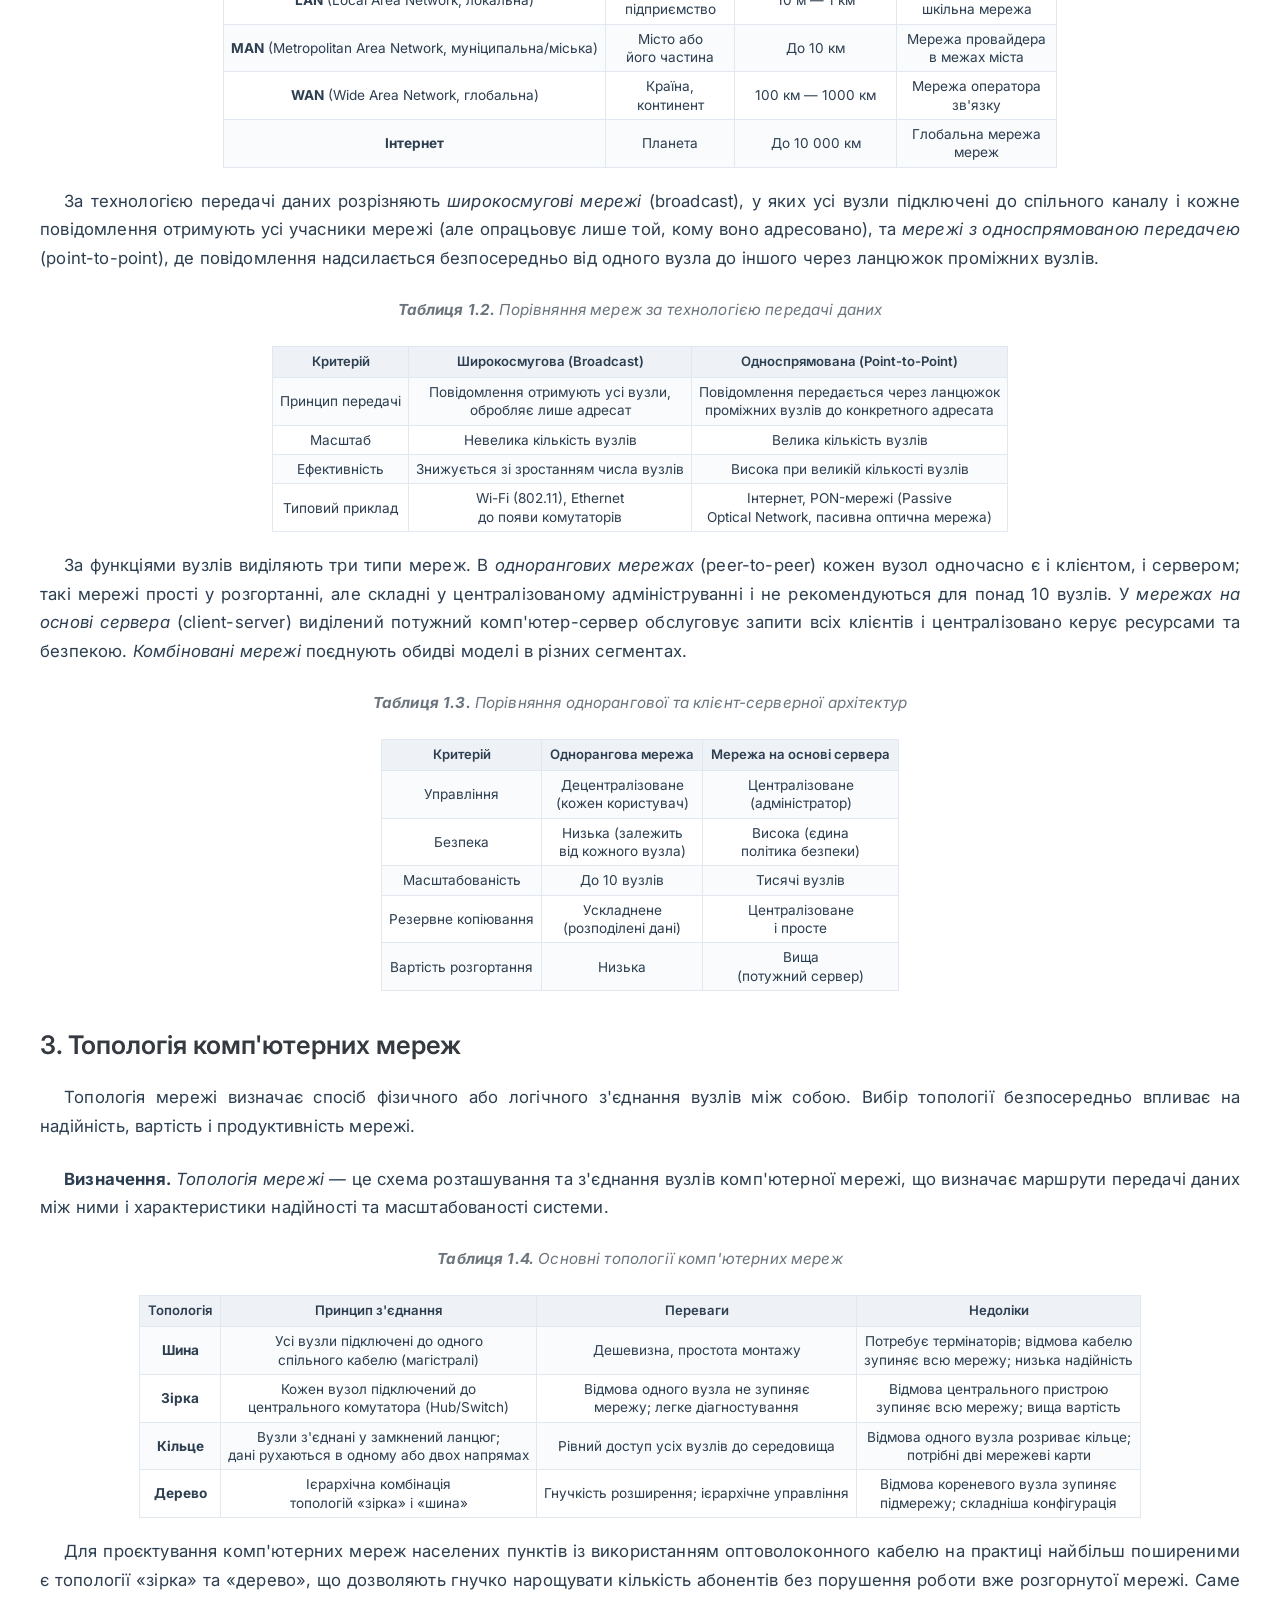
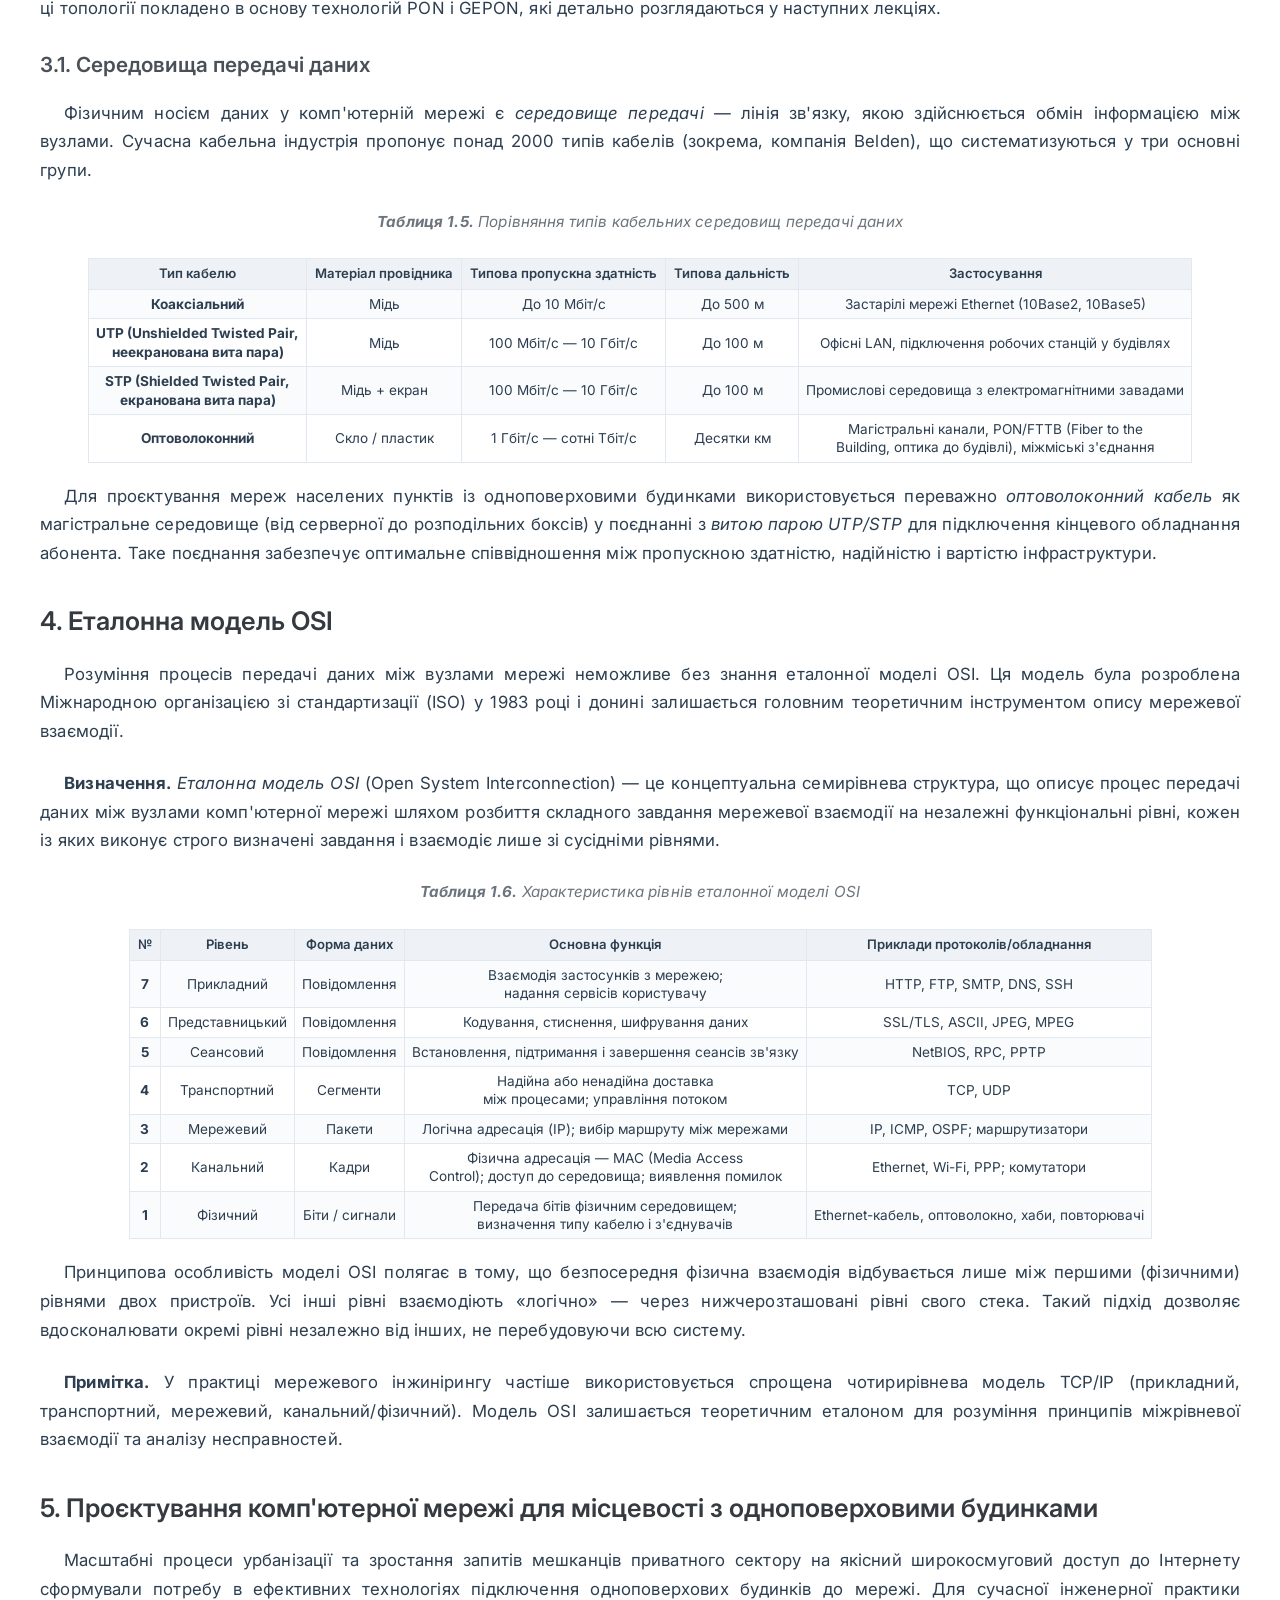
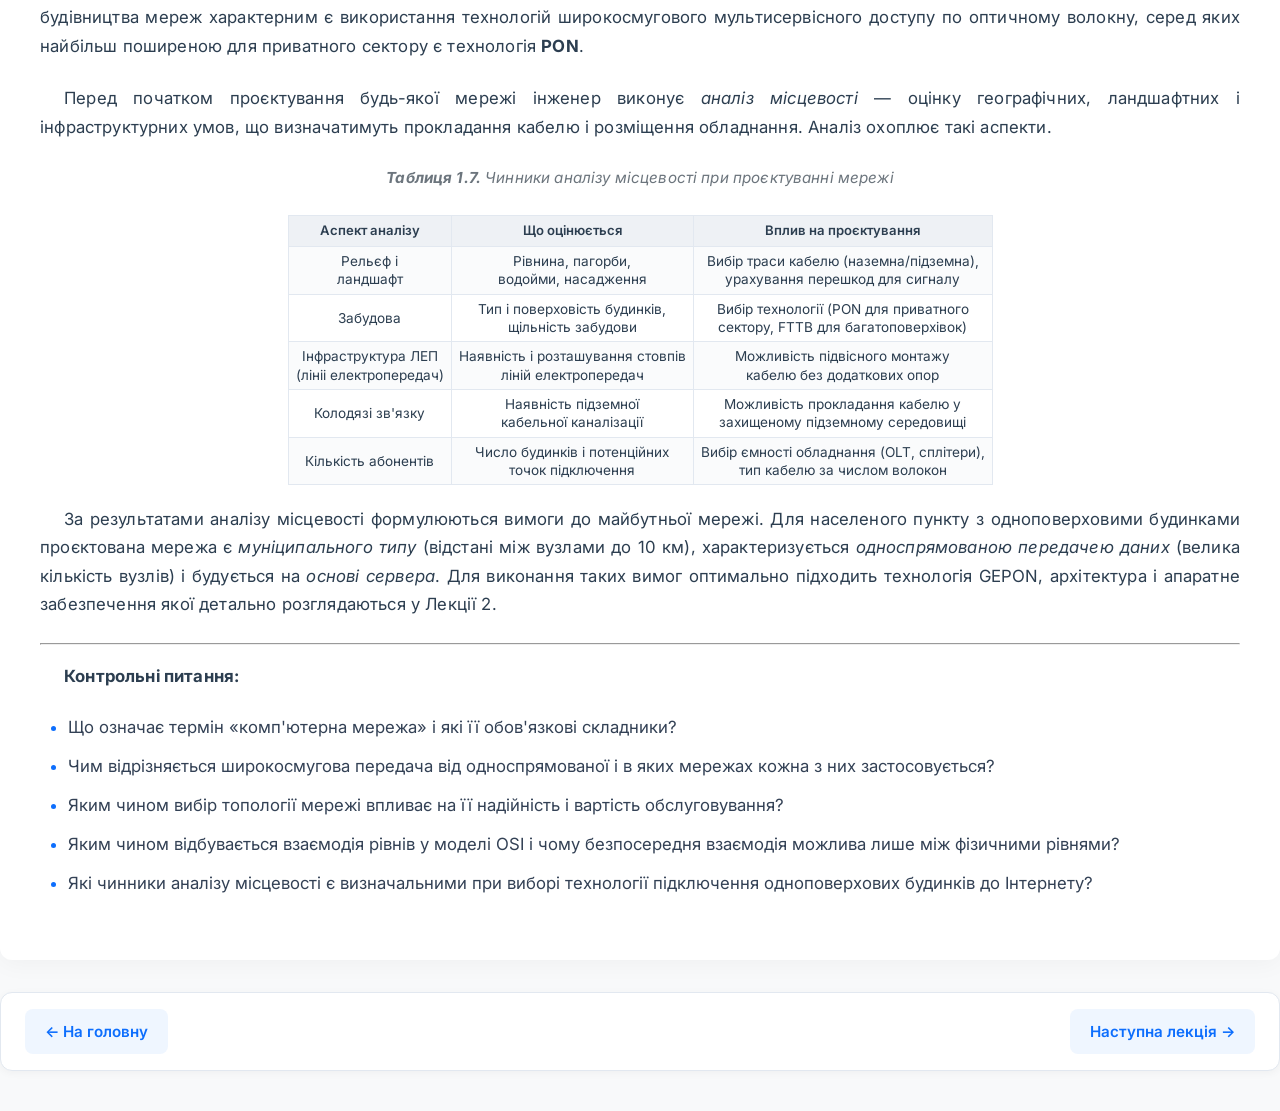
==== commit e844ac68: "fix: comprehensive table structure optimization - **Lecture 1**: Fixed numbering pattern for text ta" ====
--- a/Lection1.html
+++ b/Lection1.html
@@ -50,8 +50,8 @@
 
 <p>Розмаїтість сучасних комп'ютерних мереж обумовлює необхідність їх систематизації за кількома критеріями. Найбільш поширеними ознаками класифікації є: масштаб мережі (відстань між вузлами), технологія передачі даних і функції, що виконують вузли.</p>
 
-<p class="table-caption"><strong>Таблиця 1.</strong> Класифікація комп'ютерних мереж за масштабом</p>
-<div class="table-responsive">
+<p class="table-caption"><strong>Таблиця 1.1.</strong> Класифікація комп'ютерних мереж за масштабом</p>
+<div class="table-responsive table-medium">
 <table class="sim-table">
   <tr>
     <th>Тип мережі</th>
@@ -60,42 +60,42 @@
     <th>Характерний приклад</th>
   </tr>
   <tr>
-    <td><strong>PAN</strong> (Personal Area Network, персональна)</td>
+    <td><strong>PAN</strong> (Personal Area Network,<br>персональна)</td>
     <td>Одна кімната</td>
     <td>До 1 м</td>
-    <td>Bluetooth-з'єднання пристроїв</td>
+    <td>Bluetooth-з'єднання<br>пристроїв</td>
   </tr>
   <tr>
     <td><strong>LAN</strong> (Local Area Network, локальна)</td>
-    <td>Кімната, будівля, підприємство</td>
+    <td>Кімната, будівля,<br>підприємство</td>
     <td>10 м — 1 км</td>
-    <td>Офісна мережа, шкільна мережа</td>
+    <td>Офісна мережа,<br>шкільна мережа</td>
   </tr>
   <tr>
     <td><strong>MAN</strong> (Metropolitan Area Network, муніципальна/міська)</td>
-    <td>Місто або його частина</td>
+    <td>Місто або<br>його частина</td>
     <td>До 10 км</td>
-    <td>Мережа провайдера в межах міста</td>
+    <td>Мережа провайдера<br>в межах міста</td>
   </tr>
   <tr>
     <td><strong>WAN</strong> (Wide Area Network, глобальна)</td>
-    <td>Країна, континент</td>
+    <td>Країна,<br>континент</td>
     <td>100 км — 1000 км</td>
-    <td>Мережа оператора зв'язку</td>
+    <td>Мережа оператора<br>зв'язку</td>
   </tr>
   <tr>
     <td><strong>Інтернет</strong></td>
     <td>Планета</td>
     <td>До 10 000 км</td>
-    <td>Глобальна мережа мереж</td>
+    <td>Глобальна мережа<br>мереж</td>
   </tr>
 </table>
 </div>
 
 <p>За технологією передачі даних розрізняють <em>широкосмугові мережі</em> (broadcast), у яких усі вузли підключені до спільного каналу і кожне повідомлення отримують усі учасники мережі (але опрацьовує лише той, кому воно адресовано), та <em>мережі з односпрямованою передачею</em> (point-to-point), де повідомлення надсилається безпосередньо від одного вузла до іншого через ланцюжок проміжних вузлів.</p>
 
-<p class="table-caption"><strong>Таблиця 2.</strong> Порівняння мереж за технологією передачі даних</p>
-<div class="table-responsive">
+<p class="table-caption"><strong>Таблиця 1.2.</strong> Порівняння мереж за технологією передачі даних</p>
+<div class="table-responsive table-medium">
 <table class="sim-table">
   <tr>
     <th>Критерій</th>
@@ -104,8 +104,8 @@
   </tr>
   <tr>
     <td>Принцип передачі</td>
-    <td>Повідомлення отримують усі вузли, обробляє лише адресат</td>
-    <td>Повідомлення передається через ланцюжок проміжних вузлів до конкретного адресата</td>
+    <td>Повідомлення отримують усі вузли,<br>обробляє лише адресат</td>
+    <td>Повідомлення передається через ланцюжок<br>проміжних вузлів до конкретного адресата</td>
   </tr>
   <tr>
     <td>Масштаб</td>
@@ -119,16 +119,16 @@
   </tr>
   <tr>
     <td>Типовий приклад</td>
-    <td>Wi-Fi (802.11), Ethernet до появи комутаторів</td>
-    <td>Інтернет (IP-маршрутизація), PON-мережі (Passive Optical Network, пасивна оптична мережа)</td>
+    <td>Wi-Fi (802.11), Ethernet<br>до появи комутаторів</td>
+    <td>Інтернет, PON-мережі (Passive<br>Optical Network, пасивна оптична мережа)</td>
   </tr>
 </table>
 </div>
 
 <p>За функціями вузлів виділяють три типи мереж. В <em>однорангових мережах</em> (peer-to-peer) кожен вузол одночасно є і клієнтом, і сервером; такі мережі прості у розгортанні, але складні у централізованому адмініструванні і не рекомендуються для понад 10 вузлів. У <em>мережах на основі сервера</em> (client-server) виділений потужний комп'ютер-сервер обслуговує запити всіх клієнтів і централізовано керує ресурсами та безпекою. <em>Комбіновані мережі</em> поєднують обидві моделі в різних сегментах.</p>
 
-<p class="table-caption"><strong>Таблиця 3.</strong> Порівняння однорангової та клієнт-серверної архітектур</p>
-<div class="table-responsive">
+<p class="table-caption"><strong>Таблиця 1.3.</strong> Порівняння однорангової та клієнт-серверної архітектур</p>
+<div class="table-responsive table-medium">
 <table class="sim-table">
   <tr>
     <th>Критерій</th>
@@ -137,13 +137,13 @@
   </tr>
   <tr>
     <td>Управління</td>
-    <td>Децентралізоване (кожен користувач)</td>
-    <td>Централізоване (адміністратор)</td>
+    <td>Децентралізоване<br>(кожен користувач)</td>
+    <td>Централізоване<br>(адміністратор)</td>
   </tr>
   <tr>
     <td>Безпека</td>
-    <td>Низька (залежить від кожного вузла)</td>
-    <td>Висока (єдина політика безпеки)</td>
+    <td>Низька (залежить<br>від кожного вузла)</td>
+    <td>Висока (єдина<br>політика безпеки)</td>
   </tr>
   <tr>
     <td>Масштабованість</td>
@@ -152,13 +152,13 @@
   </tr>
   <tr>
     <td>Резервне копіювання</td>
-    <td>Ускладнене (розподілені дані)</td>
-    <td>Централізоване і просте</td>
+    <td>Ускладнене<br>(розподілені дані)</td>
+    <td>Централізоване<br>і просте</td>
   </tr>
   <tr>
     <td>Вартість розгортання</td>
     <td>Низька</td>
-    <td>Вища (потужний сервер)</td>
+    <td>Вища<br>(потужний сервер)</td>
   </tr>
 </table>
 </div>
@@ -171,8 +171,8 @@
   <p><strong>Визначення.</strong> <em>Топологія мережі</em> — це схема розташування та з'єднання вузлів комп'ютерної мережі, що визначає маршрути передачі даних між ними і характеристики надійності та масштабованості системи.</p>
 </div>
 
-<p class="table-caption"><strong>Таблиця 4.</strong> Основні топології комп'ютерних мереж</p>
-<div class="table-responsive">
+<p class="table-caption"><strong>Таблиця 1.4.</strong> Основні топології комп'ютерних мереж</p>
+<div class="table-responsive table-medium">
 <table class="sim-table">
   <tr>
     <th>Топологія</th>
@@ -182,27 +182,27 @@
   </tr>
   <tr>
     <td><strong>Шина</strong></td>
-    <td>Усі вузли підключені до одного спільного кабелю (магістралі)</td>
+    <td>Усі вузли підключені до одного<br>спільного кабелю (магістралі)</td>
     <td>Дешевизна, простота монтажу</td>
-    <td>Потребує термінаторів; відмова кабелю зупиняє всю мережу; низька надійність</td>
+    <td>Потребує термінаторів; відмова кабелю<br>зупиняє всю мережу; низька надійність</td>
   </tr>
   <tr>
     <td><strong>Зірка</strong></td>
-    <td>Кожен вузол підключений до центрального комутатора (Hub/Switch)</td>
-    <td>Відмова одного вузла не зупиняє мережу; легке діагностування</td>
-    <td>Відмова центрального пристрою зупиняє всю мережу; вища вартість</td>
+    <td>Кожен вузол підключений до<br>центрального комутатора (Hub/Switch)</td>
+    <td>Відмова одного вузла не зупиняє<br>мережу; легке діагностування</td>
+    <td>Відмова центрального пристрою<br>зупиняє всю мережу; вища вартість</td>
   </tr>
   <tr>
     <td><strong>Кільце</strong></td>
-    <td>Вузли з'єднані у замкнений ланцюг; дані рухаються в одному або двох напрямах</td>
+    <td>Вузли з'єднані у замкнений ланцюг;<br>дані рухаються в одному або двох напрямах</td>
     <td>Рівний доступ усіх вузлів до середовища</td>
-    <td>Відмова одного вузла розриває кільце; потрібні дві мережеві карти</td>
+    <td>Відмова одного вузла розриває кільце;<br>потрібні дві мережеві карти</td>
   </tr>
   <tr>
     <td><strong>Дерево</strong></td>
-    <td>Ієрархічна комбінація топологій «зірка» і «шина»</td>
+    <td>Ієрархічна комбінація<br>топологій «зірка» і «шина»</td>
     <td>Гнучкість розширення; ієрархічне управління</td>
-    <td>Відмова кореневого вузла зупиняє підмережу; складніша конфігурація</td>
+    <td>Відмова кореневого вузла зупиняє<br>підмережу; складніша конфігурація</td>
   </tr>
 </table>
 </div>
@@ -213,8 +213,8 @@
 
 <p>Фізичним носієм даних у комп'ютерній мережі є <em>середовище передачі</em> — лінія зв'язку, якою здійснюється обмін інформацією між вузлами. Сучасна кабельна індустрія пропонує понад 2000 типів кабелів (зокрема, компанія Belden), що систематизуються у три основні групи.</p>
 
-<p class="table-caption"><strong>Таблиця 5.</strong> Порівняння типів кабельних середовищ передачі даних</p>
-<div class="table-responsive">
+<p class="table-caption"><strong>Таблиця 1.5.</strong> Порівняння типів кабельних середовищ передачі даних</p>
+<div class="table-responsive table-medium">
 <table class="sim-table">
   <tr>
     <th>Тип кабелю</th>
@@ -231,14 +231,14 @@
     <td>Застарілі мережі Ethernet (10Base2, 10Base5)</td>
   </tr>
   <tr>
-    <td><strong>UTP (Unshielded Twisted Pair, неекранована вита пара)</strong></td>
+    <td><strong>UTP (Unshielded Twisted Pair,<br>неекранована вита пара)</strong></td>
     <td>Мідь</td>
     <td>100 Мбіт/с — 10 Гбіт/с</td>
     <td>До 100 м</td>
     <td>Офісні LAN, підключення робочих станцій у будівлях</td>
   </tr>
   <tr>
-    <td><strong>STP (Shielded Twisted Pair, екранована вита пара)</strong></td>
+    <td><strong>STP (Shielded Twisted Pair,<br>екранована вита пара)</strong></td>
     <td>Мідь + екран</td>
     <td>100 Мбіт/с — 10 Гбіт/с</td>
     <td>До 100 м</td>
@@ -249,7 +249,7 @@
     <td>Скло / пластик</td>
     <td>1 Гбіт/с — сотні Тбіт/с</td>
     <td>Десятки км</td>
-    <td>Магістральні канали, PON/FTTB (Fiber to the Building, оптика до будівлі), міжміські з'єднання</td>
+    <td>Магістральні канали, PON/FTTB (Fiber to the<br>Building, оптика до будівлі), міжміські з'єднання</td>
   </tr>
 </table>
 </div>
@@ -264,8 +264,8 @@
   <p><strong>Визначення.</strong> <em>Еталонна модель OSI</em> (Open System Interconnection) — це концептуальна семирівнева структура, що описує процес передачі даних між вузлами комп'ютерної мережі шляхом розбиття складного завдання мережевої взаємодії на незалежні функціональні рівні, кожен із яких виконує строго визначені завдання і взаємодіє лише зі сусідніми рівнями.</p>
 </div>
 
-<p class="table-caption"><strong>Таблиця 6.</strong> Характеристика рівнів еталонної моделі OSI</p>
-<div class="table-responsive">
+<p class="table-caption"><strong>Таблиця 1.6.</strong> Характеристика рівнів еталонної моделі OSI</p>
+<div class="table-responsive table-medium">
 <table class="sim-table">
   <tr>
     <th>№</th>
@@ -278,7 +278,7 @@
     <td><strong>7</strong></td>
     <td>Прикладний</td>
     <td>Повідомлення</td>
-    <td>Взаємодія застосунків з мережею; надання сервісів користувачу</td>
+    <td>Взаємодія застосунків з мережею;<br>надання сервісів користувачу</td>
     <td>HTTP, FTP, SMTP, DNS, SSH</td>
   </tr>
   <tr>
@@ -299,7 +299,7 @@
     <td><strong>4</strong></td>
     <td>Транспортний</td>
     <td>Сегменти</td>
-    <td>Надійна або ненадійна доставка між процесами; управління потоком</td>
+    <td>Надійна або ненадійна доставка<br>між процесами; управління потоком</td>
     <td>TCP, UDP</td>
   </tr>
   <tr>
@@ -313,14 +313,14 @@
     <td><strong>2</strong></td>
     <td>Канальний</td>
     <td>Кадри</td>
-    <td>Фізична адресація — MAC (Media Access Control); доступ до середовища; виявлення помилок</td>
+    <td>Фізична адресація — MAC (Media Access<br>Control); доступ до середовища; виявлення помилок</td>
     <td>Ethernet, Wi-Fi, PPP; комутатори</td>
   </tr>
   <tr>
     <td><strong>1</strong></td>
     <td>Фізичний</td>
     <td>Біти / сигнали</td>
-    <td>Передача бітів фізичним середовищем; визначення типу кабелю і з'єднувачів</td>
+    <td>Передача бітів фізичним середовищем;<br>визначення типу кабелю і з'єднувачів</td>
     <td>Ethernet-кабель, оптоволокно, хаби, повторювачі</td>
   </tr>
 </table>
@@ -338,8 +338,8 @@
 
 <p>Перед початком проєктування будь-якої мережі інженер виконує <em>аналіз місцевості</em> — оцінку географічних, ландшафтних і інфраструктурних умов, що визначатимуть прокладання кабелю і розміщення обладнання. Аналіз охоплює такі аспекти.</p>
 
-<p class="table-caption"><strong>Таблиця 7.</strong> Чинники аналізу місцевості при проєктуванні мережі</p>
-<div class="table-responsive">
+<p class="table-caption"><strong>Таблиця 1.7.</strong> Чинники аналізу місцевості при проєктуванні мережі</p>
+<div class="table-responsive table-medium">
 <table class="sim-table">
   <tr>
     <th>Аспект аналізу</th>
@@ -347,29 +347,29 @@
     <th>Вплив на проєктування</th>
   </tr>
   <tr>
-    <td>Рельєф і ландшафт</td>
-    <td>Рівнина, пагорби, водойми, зелені насадження</td>
-    <td>Вибір траси кабелю (наземна/підземна), урахування перешкод для сигналу</td>
+    <td>Рельєф і<br>ландшафт</td>
+    <td>Рівнина, пагорби,<br>водойми, насадження</td>
+    <td>Вибір траси кабелю (наземна/підземна),<br>урахування перешкод для сигналу</td>
   </tr>
   <tr>
     <td>Забудова</td>
-    <td>Тип і поверховість будинків, щільність забудови</td>
-    <td>Вибір технології (PON для приватного сектору, FTTB для багатоповерхівок)</td>
-  </tr>
-  <tr>
-    <td>Інфраструктура ЛЕП (лінії електропередач)</td>
-    <td>Наявність і розташування стовпів ліній електропередач</td>
-    <td>Можливість підвісного монтажу кабелю без додаткових опор</td>
+    <td>Тип і поверховість будинків,<br>щільність забудови</td>
+    <td>Вибір технології (PON для приватного<br>сектору, FTTB для багатоповерхівок)</td>
+  </tr>
+  <tr>
+    <td>Інфраструктура ЛЕП<br>(лініі електропередач)</td>
+    <td>Наявність і розташування стовпів<br>ліній електропередач</td>
+    <td>Можливість підвісного монтажу<br>кабелю без додаткових опор</td>
   </tr>
   <tr>
     <td>Колодязі зв'язку</td>
-    <td>Наявність підземної кабельної каналізації</td>
-    <td>Можливість прокладання кабелю у захищеному підземному середовищі</td>
+    <td>Наявність підземної<br>кабельної каналізації</td>
+    <td>Можливість прокладання кабелю у<br>захищеному підземному середовищі</td>
   </tr>
   <tr>
     <td>Кількість абонентів</td>
-    <td>Число будинків і потенційних точок підключення</td>
-    <td>Вибір ємності обладнання (OLT, сплітери), тип кабелю за числом волокон</td>
+    <td>Число будинків і потенційних<br>точок підключення</td>
+    <td>Вибір ємності обладнання (OLT, сплітери),<br>тип кабелю за числом волокон</td>
   </tr>
 </table>
 </div>
--- a/style.css
+++ b/style.css
@@ -130,14 +130,28 @@
 
 /* Вузькі довідкові таблиці (Таблиці 3.1, 3.2 тощо) */
 .table-narrow {
-  max-width: 700px;
+  max-width: 480px;
   margin: 0 auto 1.5rem;
+}
+.table-narrow .sim-table {
+  min-width: auto;
+}
+.table-narrow .sim-table th,
+.table-narrow .sim-table td {
+  white-space: normal;
+  line-height: 1.3;
 }
 
 /* Середні таблиці (BOM, специфікації) */
 .table-medium {
-  max-width: 900px;
+  max-width: 100%;
   margin: 0 auto 1.5rem;
+}
+
+.table-medium .sim-table {
+  width: auto;
+  min-width: auto;
+  margin: 0 auto;
 }
 
 /* Таблиці */
@@ -154,7 +168,7 @@
   margin: 0;
   font-size: 0.85rem;
   line-height: 1.35;
-  min-width: 600px;
+  min-width: 950px;
 }
 
 .sim-table th {
@@ -172,6 +186,7 @@
   border: 1px solid var(--border-color);
   vertical-align: middle;
   text-align: center;
+  white-space: nowrap;
 }
 
 .sim-table tr:nth-child(even) td {
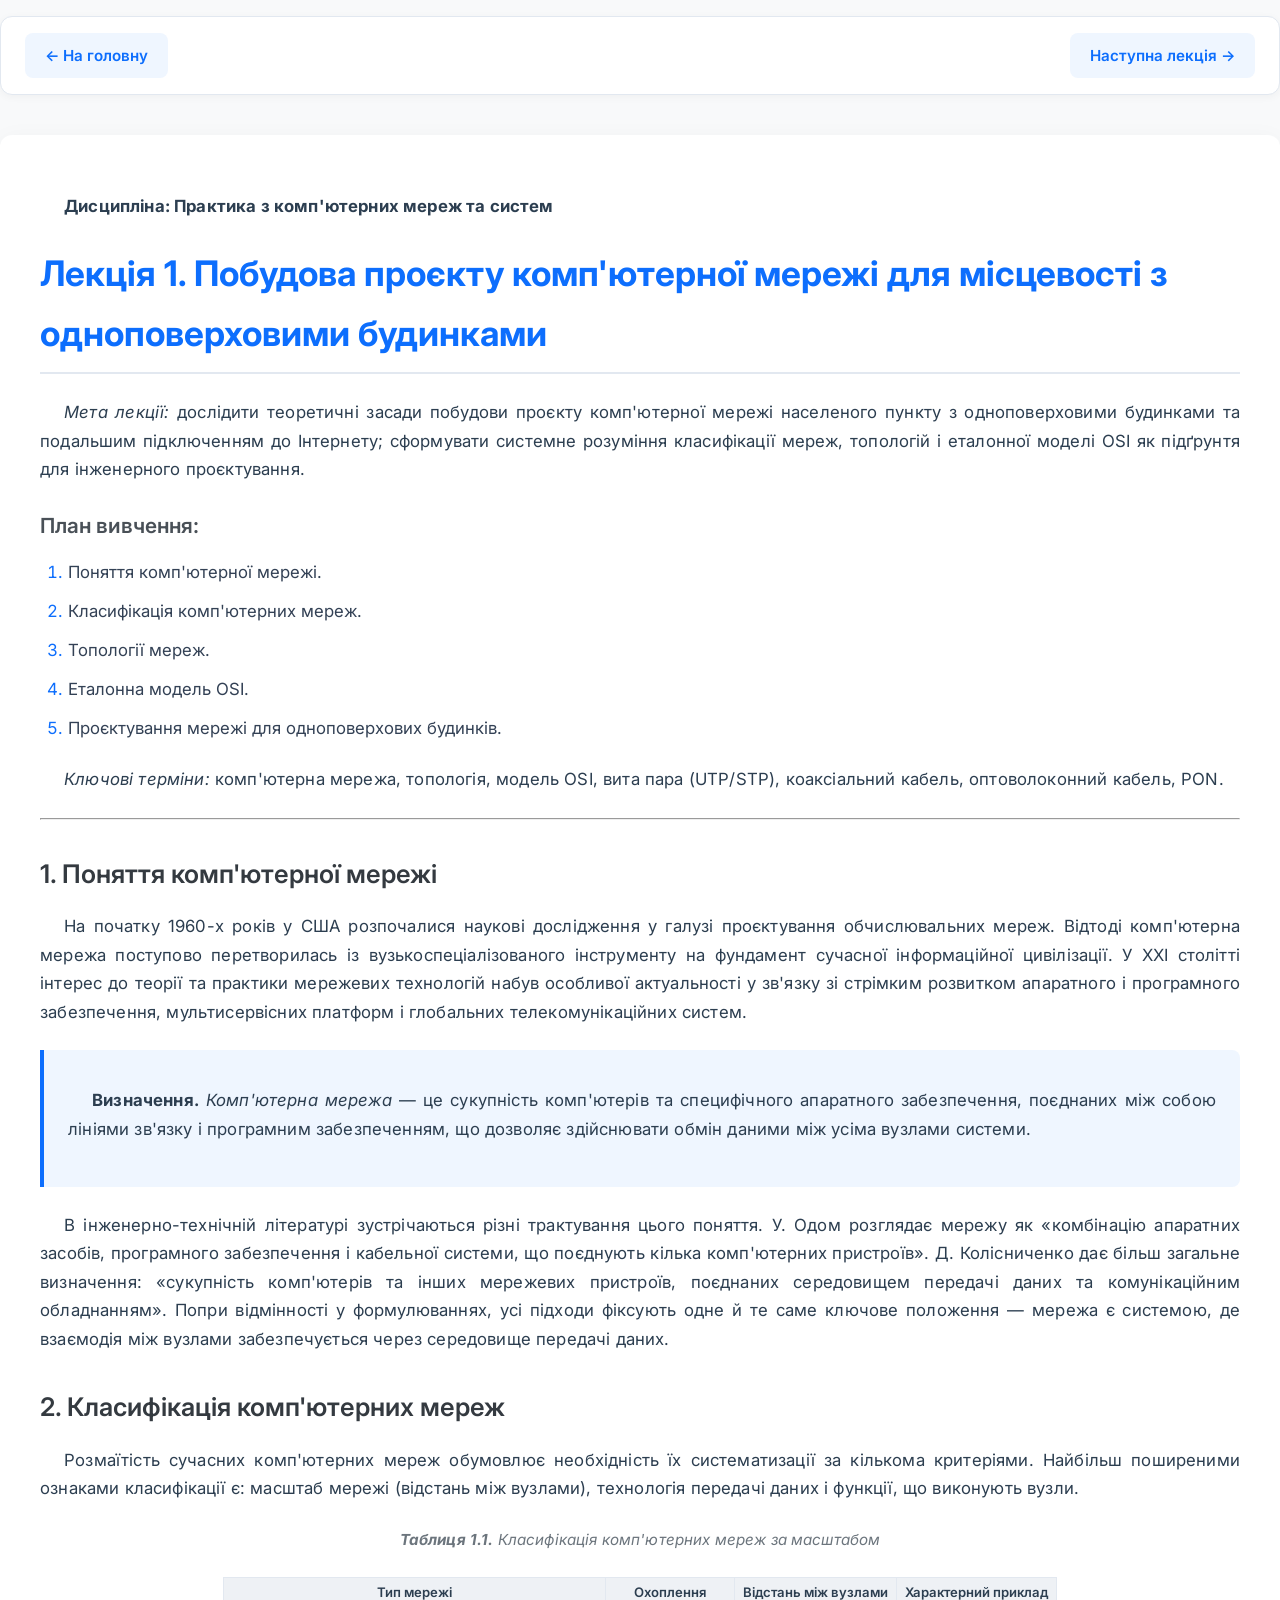
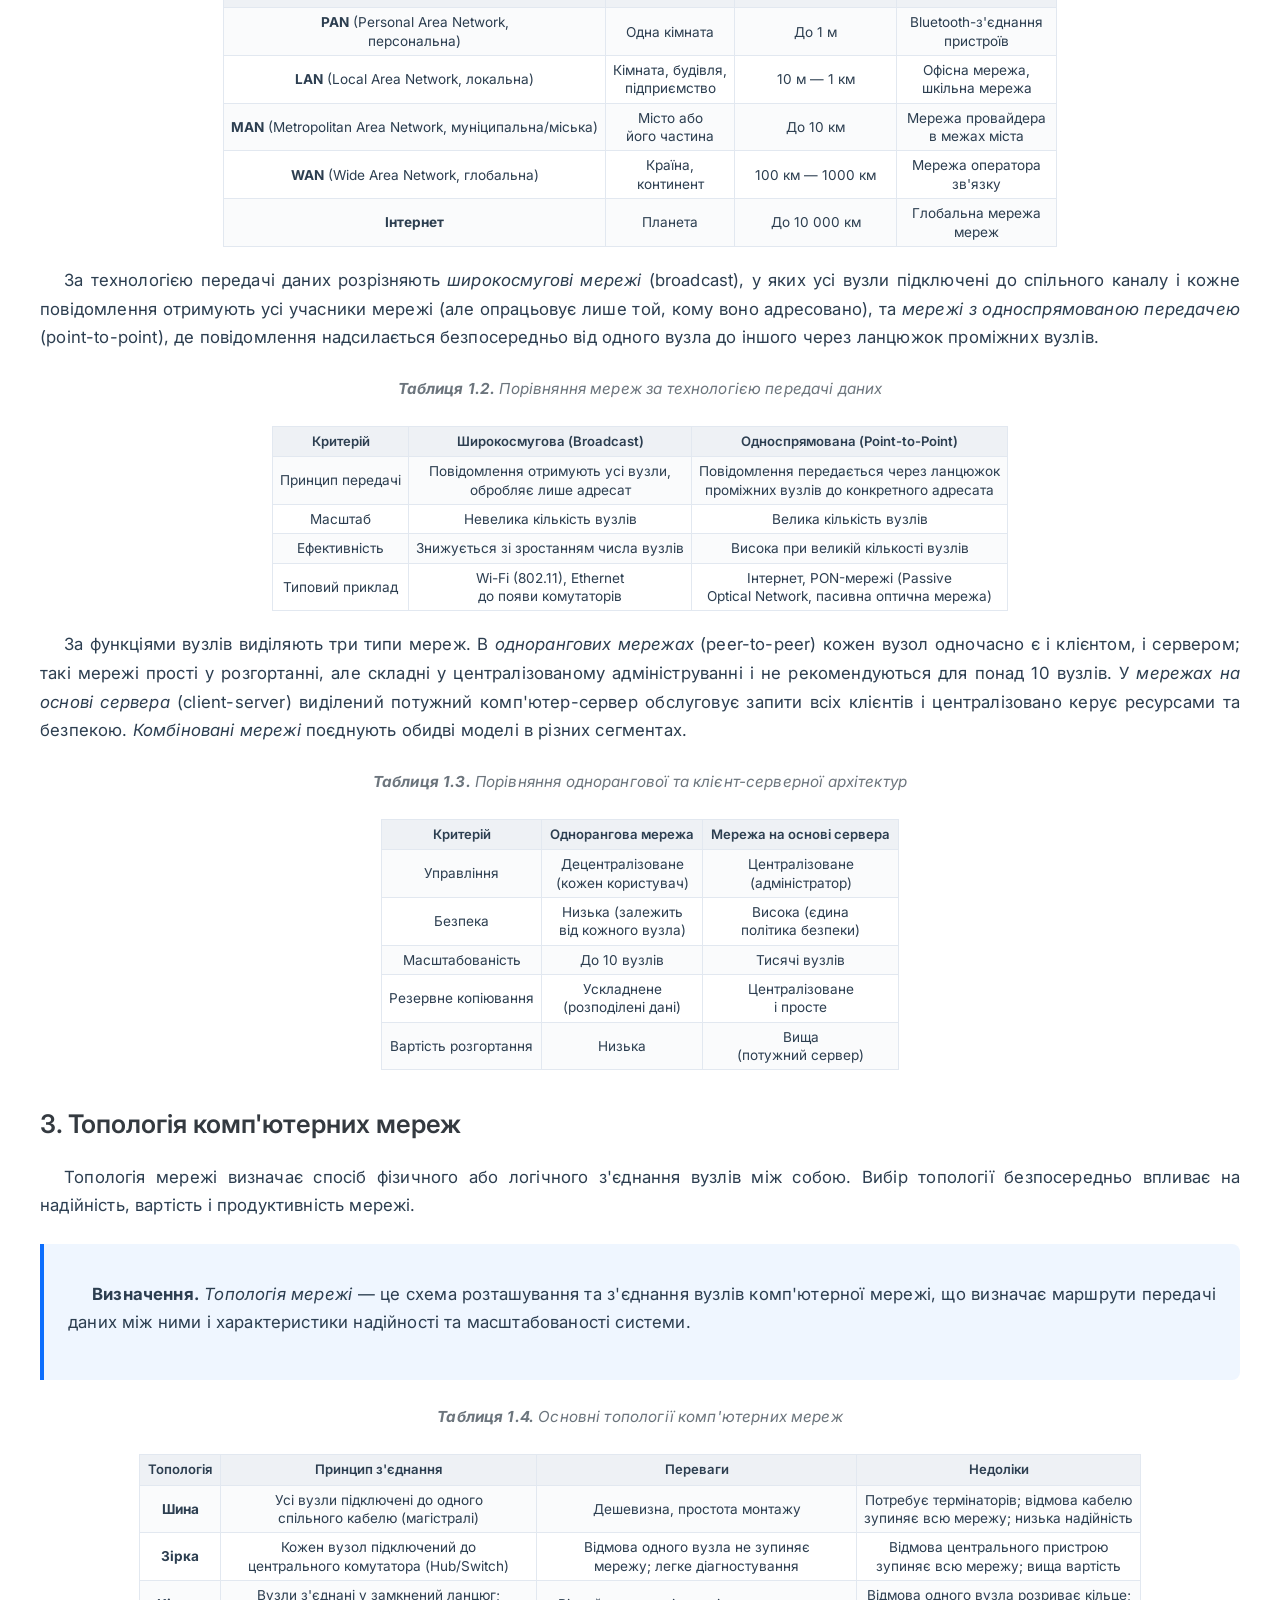
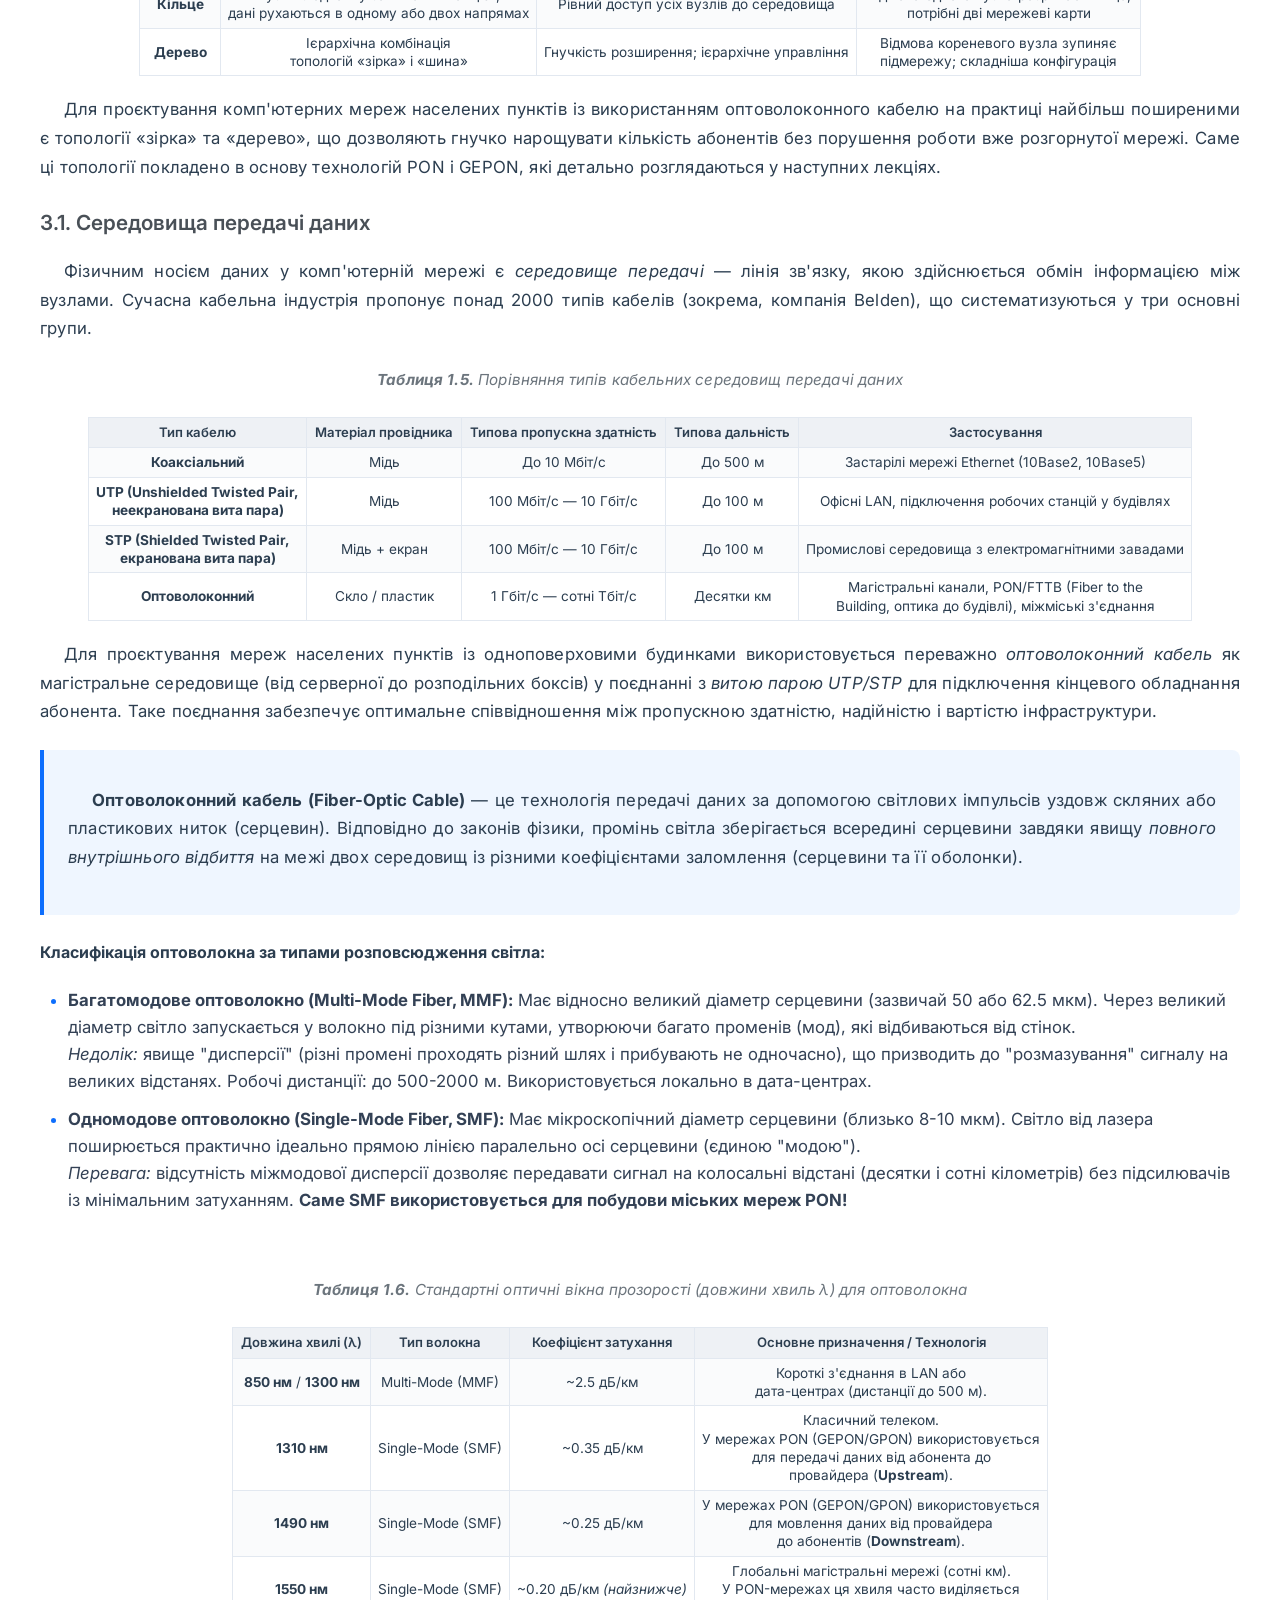
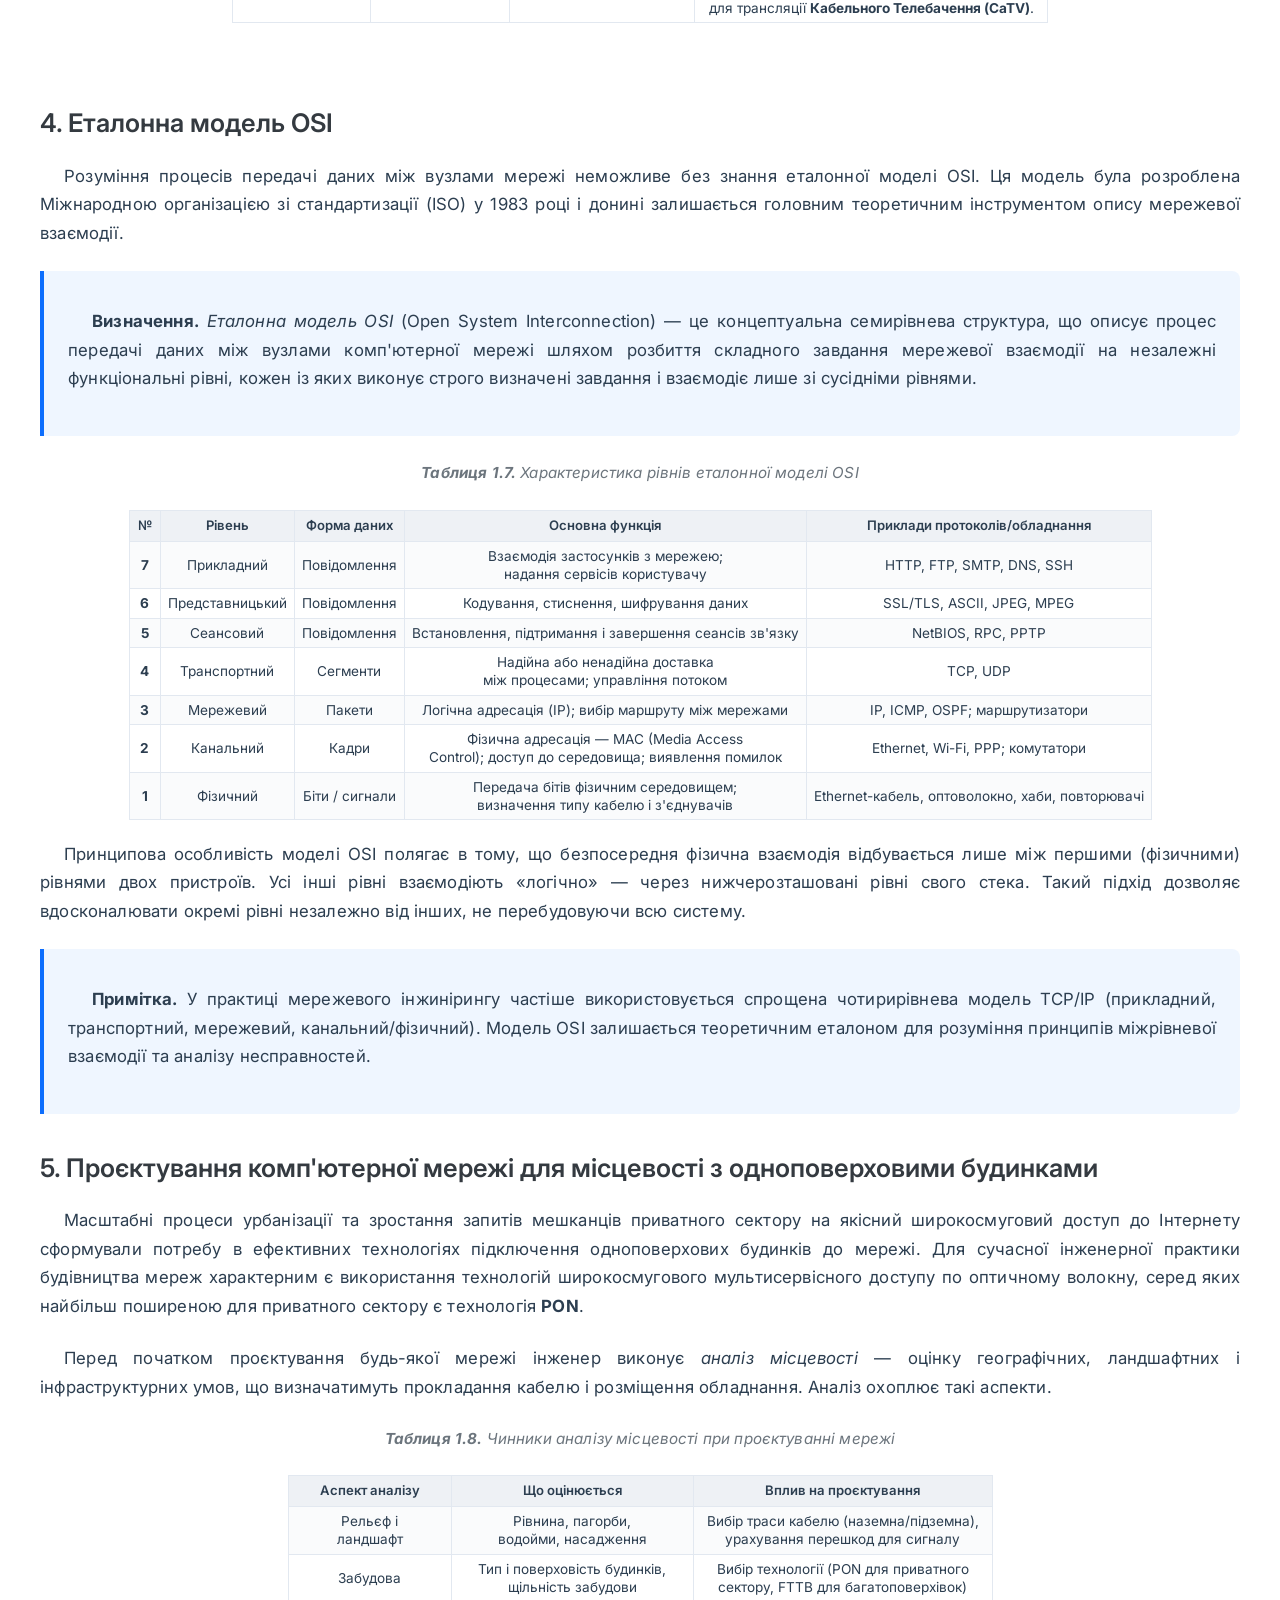
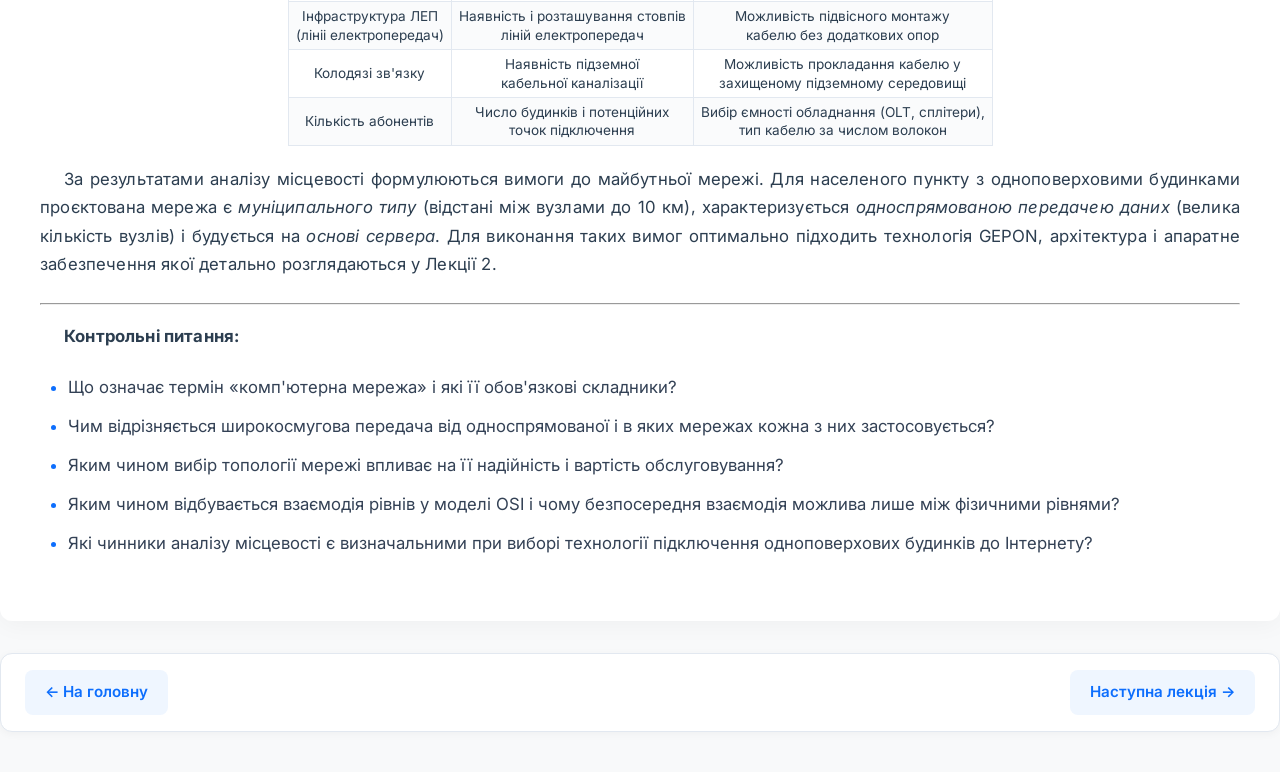
==== commit ff443277: "docs: reorganize and expand optical networking documentation Added: - Optical transparency windows t" ====
--- a/Lection1.html
+++ b/Lection1.html
@@ -256,6 +256,58 @@
 
 <p>Для проєктування мереж населених пунктів із одноповерховими будинками використовується переважно <em>оптоволоконний кабель</em> як магістральне середовище (від серверної до розподільних боксів) у поєднанні з <em>витою парою UTP/STP</em> для підключення кінцевого обладнання абонента. Таке поєднання забезпечує оптимальне співвідношення між пропускною здатністю, надійністю і вартістю інфраструктури.</p>
 
+<div class="definition-block">
+  <p><strong>Оптоволоконний кабель (Fiber-Optic Cable)</strong> — це технологія передачі даних за допомогою світлових імпульсів уздовж скляних або пластикових ниток (серцевин). Відповідно до законів фізики, промінь світла зберігається всередині серцевини завдяки явищу <em>повного внутрішнього відбиття</em> на межі двох середовищ із різними коефіцієнтами заломлення (серцевини та її оболонки).</p>
+</div>
+
+<h4>Класифікація оптоволокна за типами розповсюдження світла:</h4>
+<ul>
+  <li><strong>Багатомодове оптоволокно (Multi-Mode Fiber, MMF):</strong> Має відносно великий діаметр серцевини (зазвичай 50 або 62.5 мкм). Через великий діаметр світло запускається у волокно під різними кутами, утворюючи багато променів (мод), які відбиваються від стінок. 
+    <br><em>Недолік:</em> явище "дисперсії" (різні промені проходять різний шлях і прибувають не одночасно), що призводить до "розмазування" сигналу на великих відстанях. Робочі дистанції: до 500-2000 м. Використовується локально в дата-центрах.</li>
+  <li><strong>Одномодове оптоволокно (Single-Mode Fiber, SMF):</strong> Має мікроскопічний діаметр серцевини (близько 8-10 мкм). Світло від лазера поширюється практично ідеально прямою лінією паралельно осі серцевини (єдиною "модою"). 
+    <br><em>Перевага:</em> відсутність міжмодової дисперсії дозволяє передавати сигнал на колосальні відстані (десятки і сотні кілометрів) без підсилювачів із мінімальним затуханням. <strong>Саме SMF використовується для побудови міських мереж PON!</strong></li>
+</ul>
+
+<br>
+
+<p class="table-caption"><strong>Таблиця 1.6.</strong> Стандартні оптичні вікна прозорості (довжини хвиль &lambda;) для оптоволокна</p>
+<div class="table-responsive table-medium">
+<table class="sim-table">
+  <tr>
+    <th>Довжина хвилі (&lambda;)</th>
+    <th>Тип волокна</th>
+    <th>Коефіцієнт затухання</th>
+    <th>Основне призначення / Технологія</th>
+  </tr>
+  <tr>
+    <td><strong>850 нм</strong> / <strong>1300 нм</strong></td>
+    <td>Multi-Mode (MMF)</td>
+    <td>~2.5 дБ/км</td>
+    <td>Короткі з'єднання в LAN або<br>дата-центрах (дистанції до 500 м).</td>
+  </tr>
+  <tr>
+    <td><strong>1310 нм</strong></td>
+    <td>Single-Mode (SMF)</td>
+    <td>~0.35 дБ/км</td>
+    <td>Класичний телеком.<br>У мережах PON (GEPON/GPON) використовується<br>для передачі даних від абонента до<br>провайдера (<strong>Upstream</strong>).</td>
+  </tr>
+  <tr>
+    <td><strong>1490 нм</strong></td>
+    <td>Single-Mode (SMF)</td>
+    <td>~0.25 дБ/км</td>
+    <td>У мережах PON (GEPON/GPON) використовується<br>для мовлення даних від провайдера<br>до абонентів (<strong>Downstream</strong>).</td>
+  </tr>
+  <tr>
+    <td><strong>1550 нм</strong></td>
+    <td>Single-Mode (SMF)</td>
+    <td>~0.20 дБ/км <em>(найзнижче)</em></td>
+    <td>Глобальні магістральні мережі (сотні км).<br>У PON-мережах ця хвиля часто виділяється<br>для трансляції <strong>Кабельного Телебачення (CaTV)</strong>.</td>
+  </tr>
+</table>
+</div>
+
+<br>
+
 <h2>4. Еталонна модель OSI</h2>
 
 <p>Розуміння процесів передачі даних між вузлами мережі неможливе без знання еталонної моделі OSI. Ця модель була розроблена Міжнародною організацією зі стандартизації (ISO) у 1983 році і донині залишається головним теоретичним інструментом опису мережевої взаємодії.</p>
@@ -264,7 +316,7 @@
   <p><strong>Визначення.</strong> <em>Еталонна модель OSI</em> (Open System Interconnection) — це концептуальна семирівнева структура, що описує процес передачі даних між вузлами комп'ютерної мережі шляхом розбиття складного завдання мережевої взаємодії на незалежні функціональні рівні, кожен із яких виконує строго визначені завдання і взаємодіє лише зі сусідніми рівнями.</p>
 </div>
 
-<p class="table-caption"><strong>Таблиця 1.6.</strong> Характеристика рівнів еталонної моделі OSI</p>
+<p class="table-caption"><strong>Таблиця 1.7.</strong> Характеристика рівнів еталонної моделі OSI</p>
 <div class="table-responsive table-medium">
 <table class="sim-table">
   <tr>
@@ -338,7 +390,7 @@
 
 <p>Перед початком проєктування будь-якої мережі інженер виконує <em>аналіз місцевості</em> — оцінку географічних, ландшафтних і інфраструктурних умов, що визначатимуть прокладання кабелю і розміщення обладнання. Аналіз охоплює такі аспекти.</p>
 
-<p class="table-caption"><strong>Таблиця 1.7.</strong> Чинники аналізу місцевості при проєктуванні мережі</p>
+<p class="table-caption"><strong>Таблиця 1.8.</strong> Чинники аналізу місцевості при проєктуванні мережі</p>
 <div class="table-responsive table-medium">
 <table class="sim-table">
   <tr>
--- a/style.css
+++ b/style.css
@@ -634,3 +634,41 @@
     max-width: 100%;
   }
 }
+
+
+/* Врізки-нотатки та Сповіщення */
+.note, .definition-block, .modern-alert {
+  border-left: 4px solid var(--primary-color);
+  background-color: #eff6ff;
+  padding: 1.2rem 1.5rem;
+  margin: 1.5rem 0;
+  border-radius: 0 8px 8px 0;
+}
+
+.modern-alert.Energy {
+  border-left-color: #198754;
+  background-color: #f1fcf5;
+}
+.modern-alert.Energy h4 {
+  color: #115c38;
+}
+
+.modern-alert.Tech {
+  border-left-color: #6f42c1;
+  background-color: #f8f5fd;
+}
+.modern-alert.Tech h4 {
+  color: #552d9b;
+}
+
+.modern-alert h4 {
+  margin-top: 0;
+  margin-bottom: 0.5rem;
+  font-size: 1.1rem;
+  display: flex;
+  align-items: center;
+}
+
+.modern-alert p {
+  margin-bottom: 0;
+}
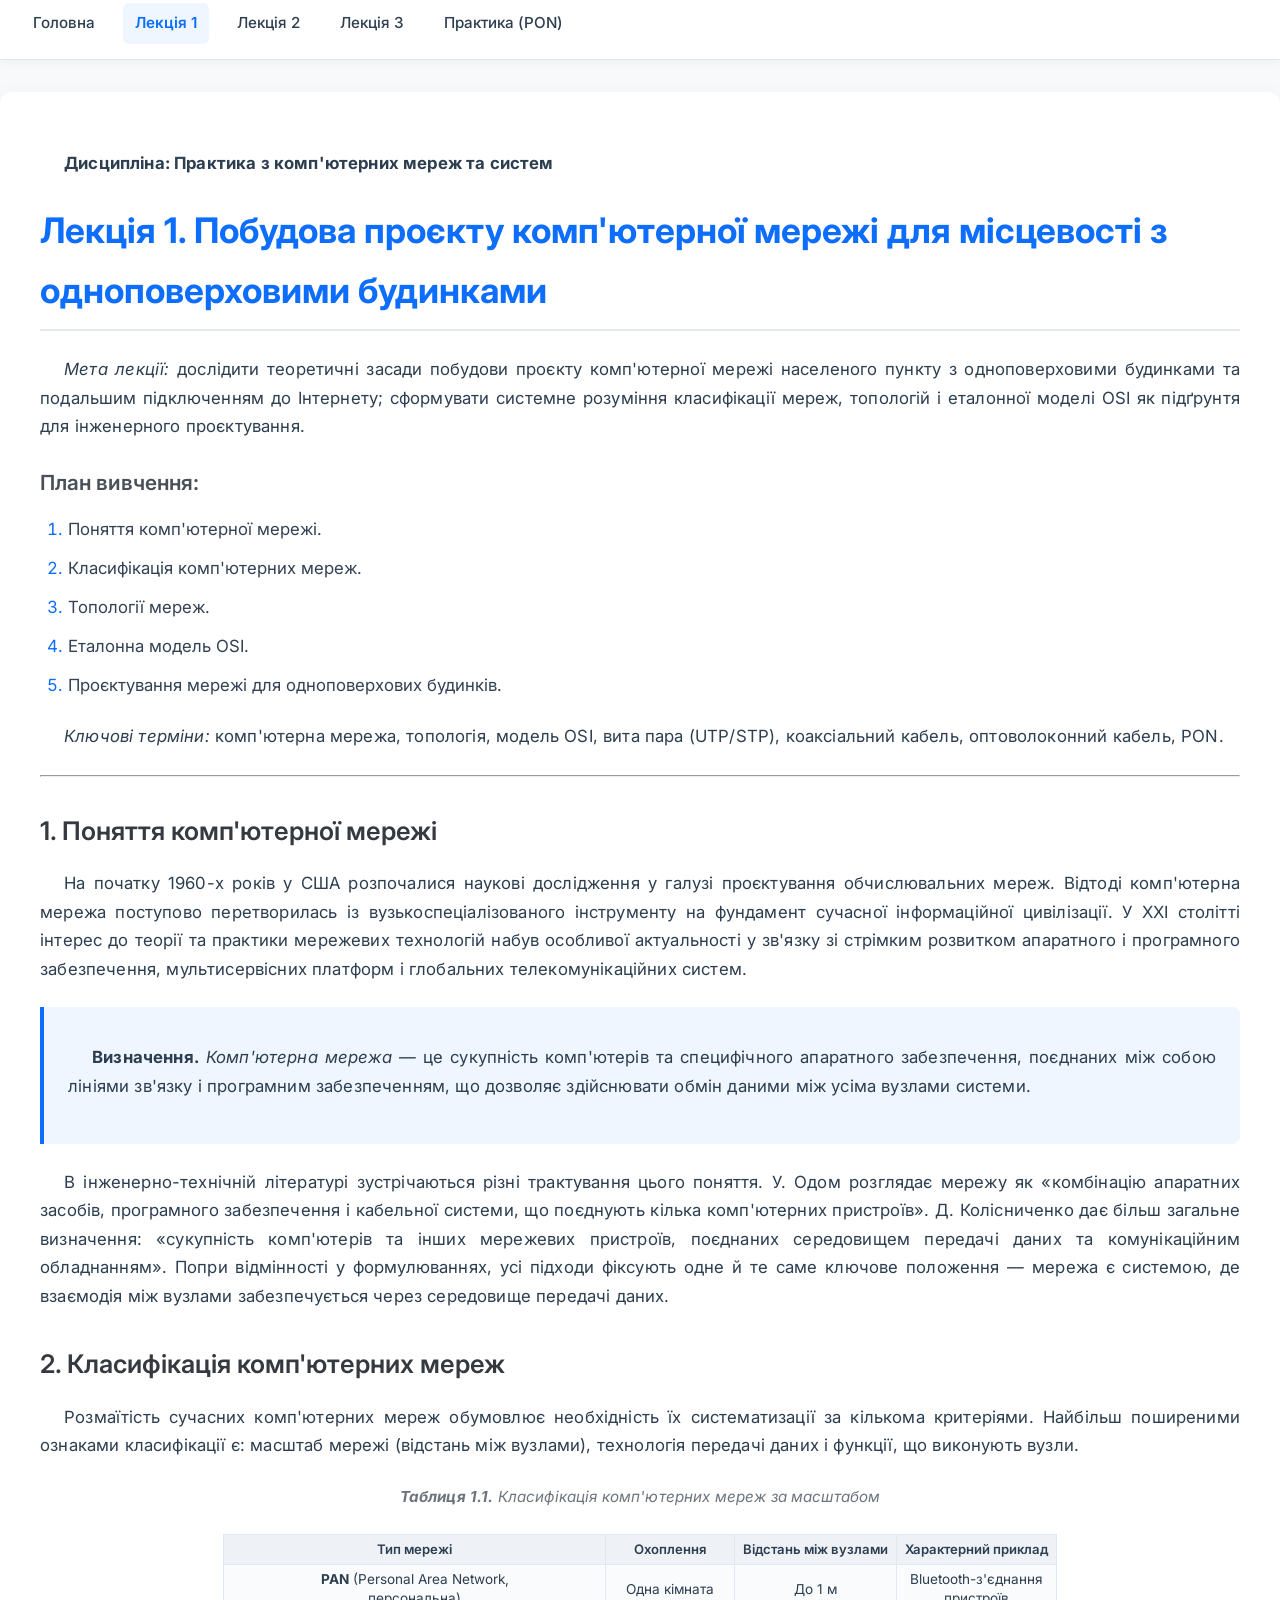
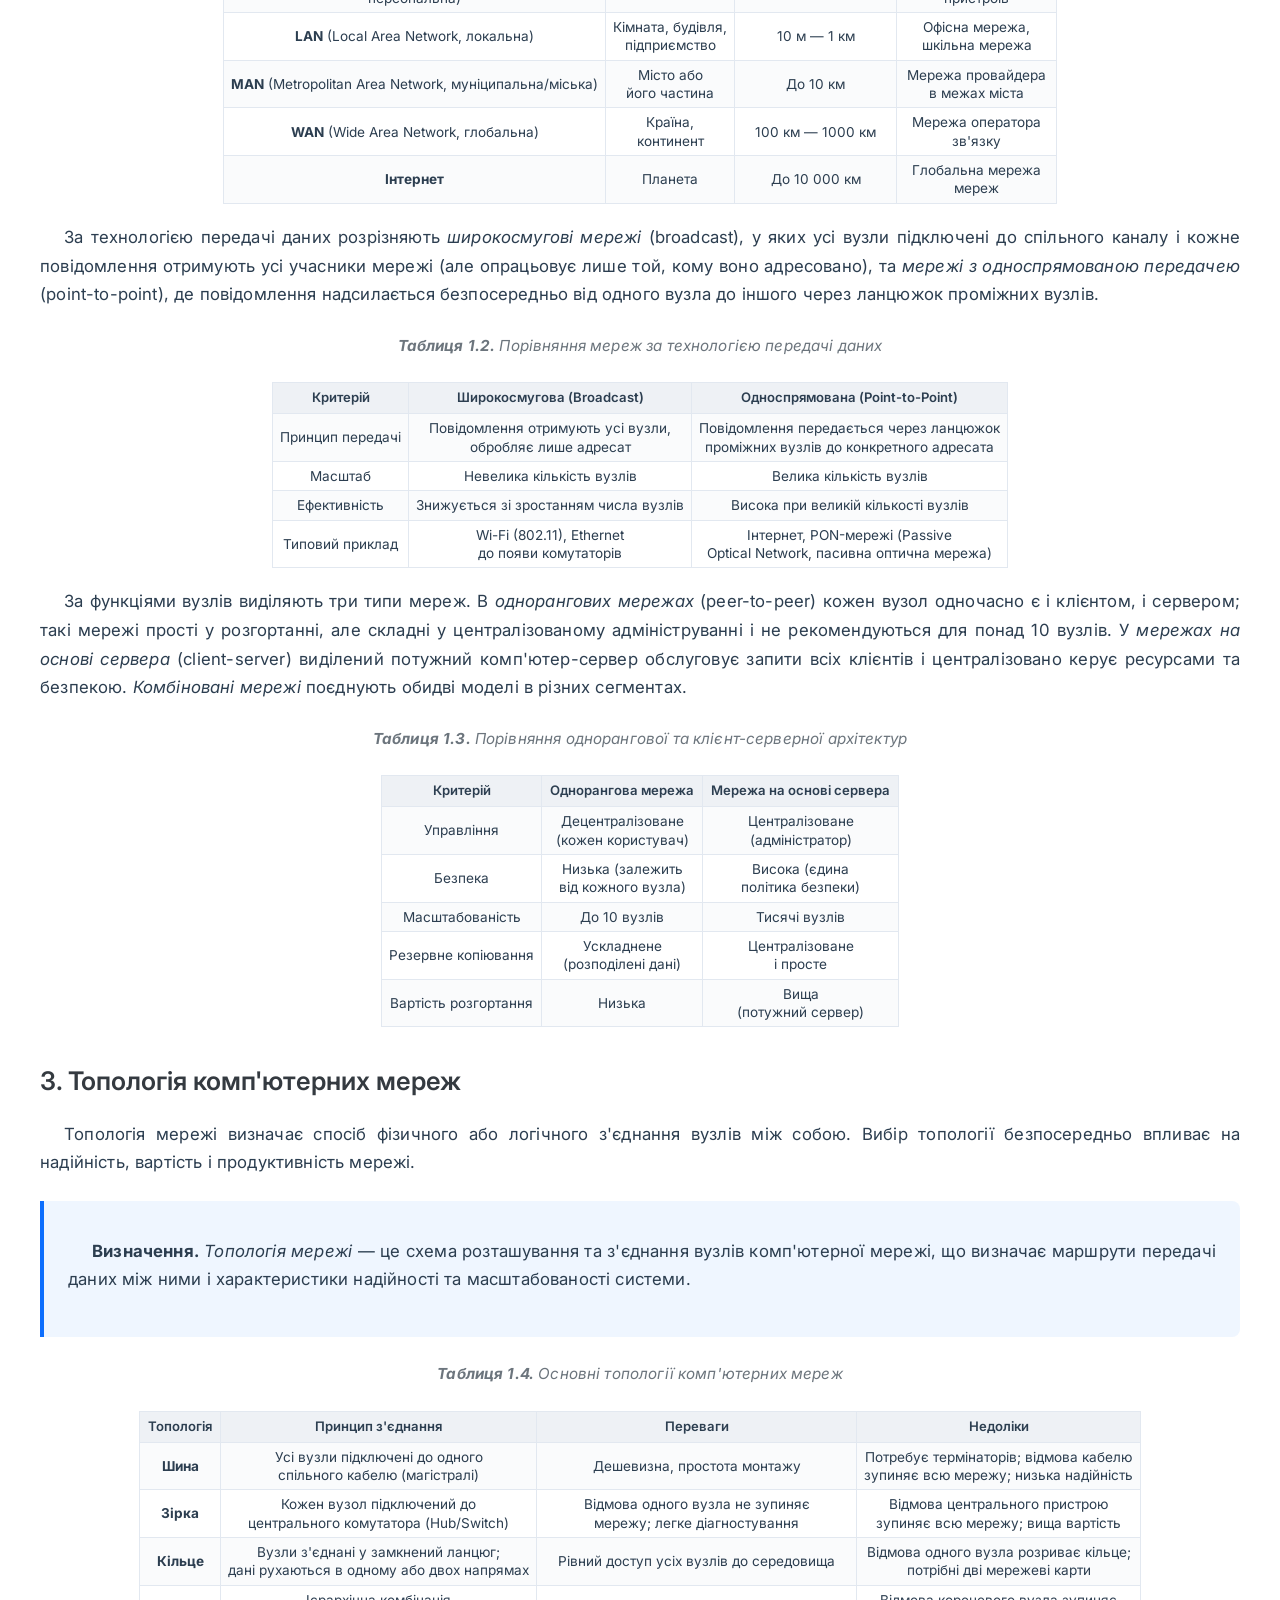
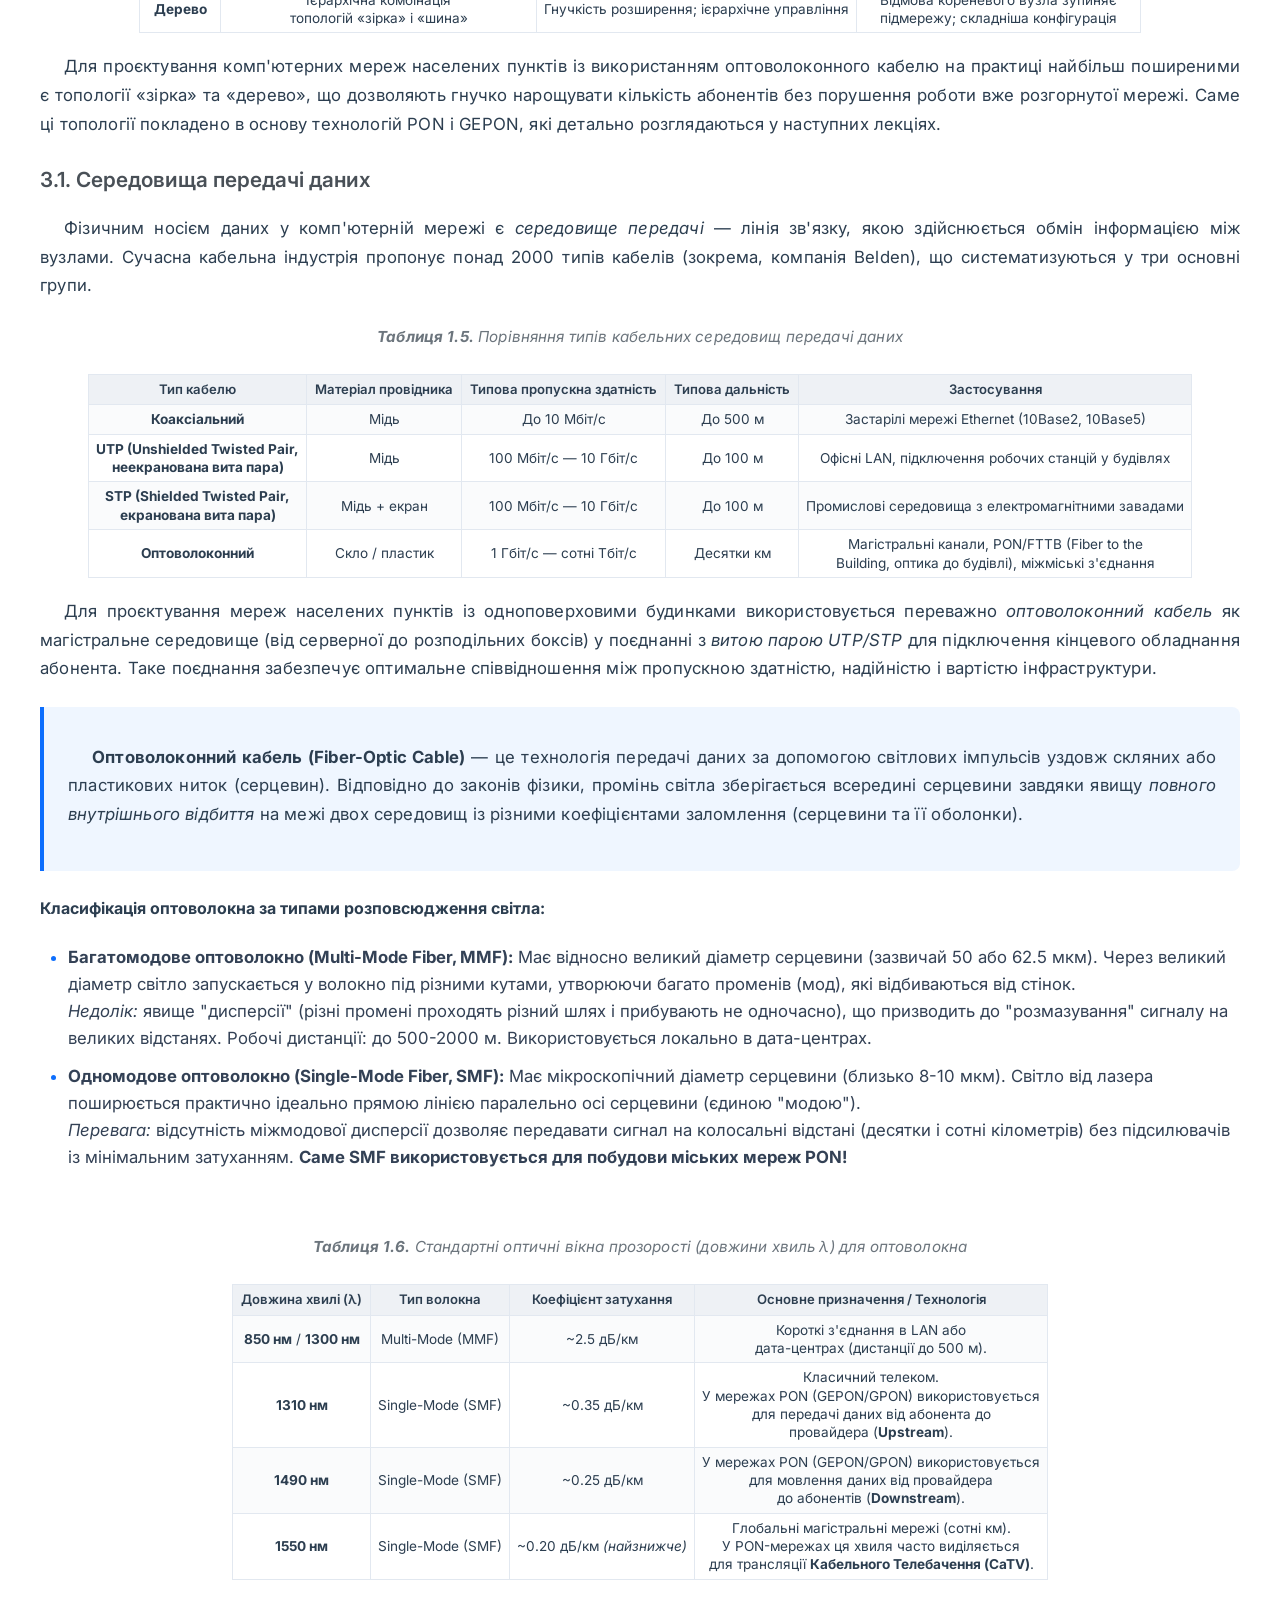
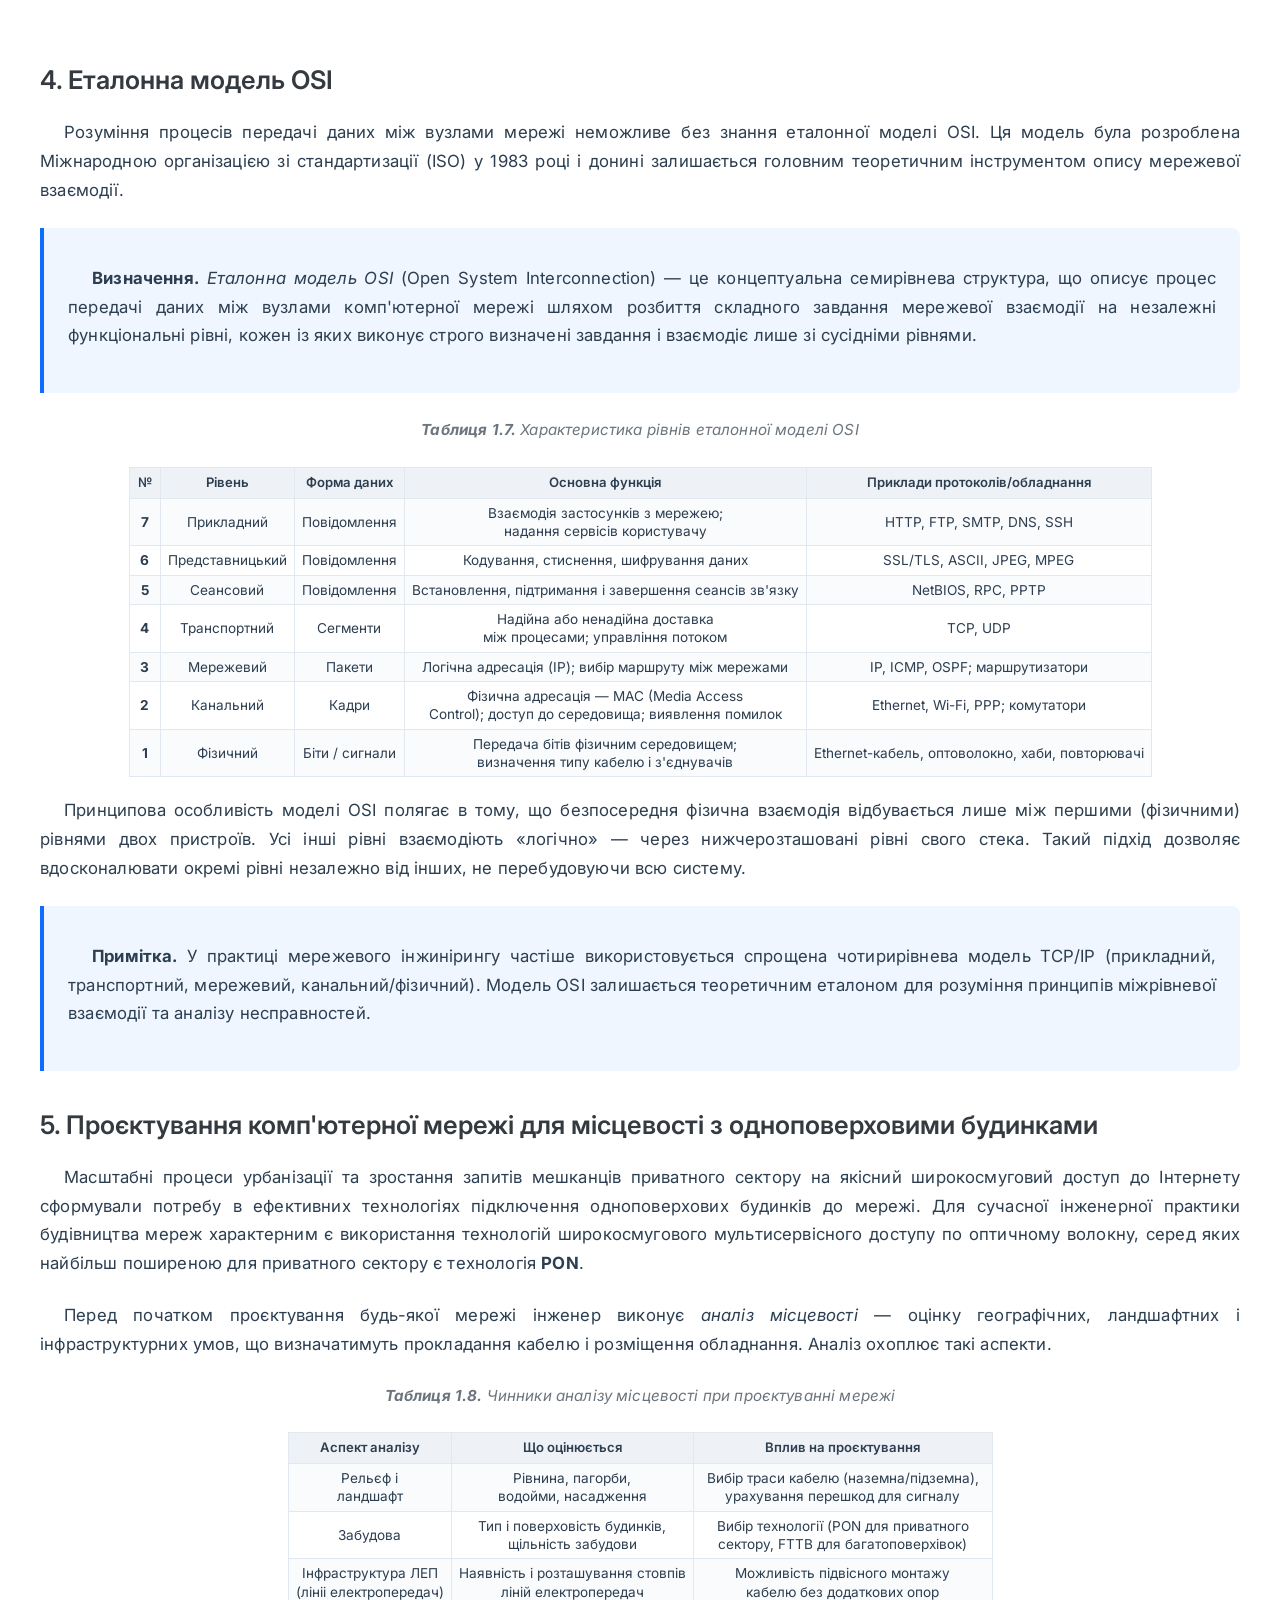
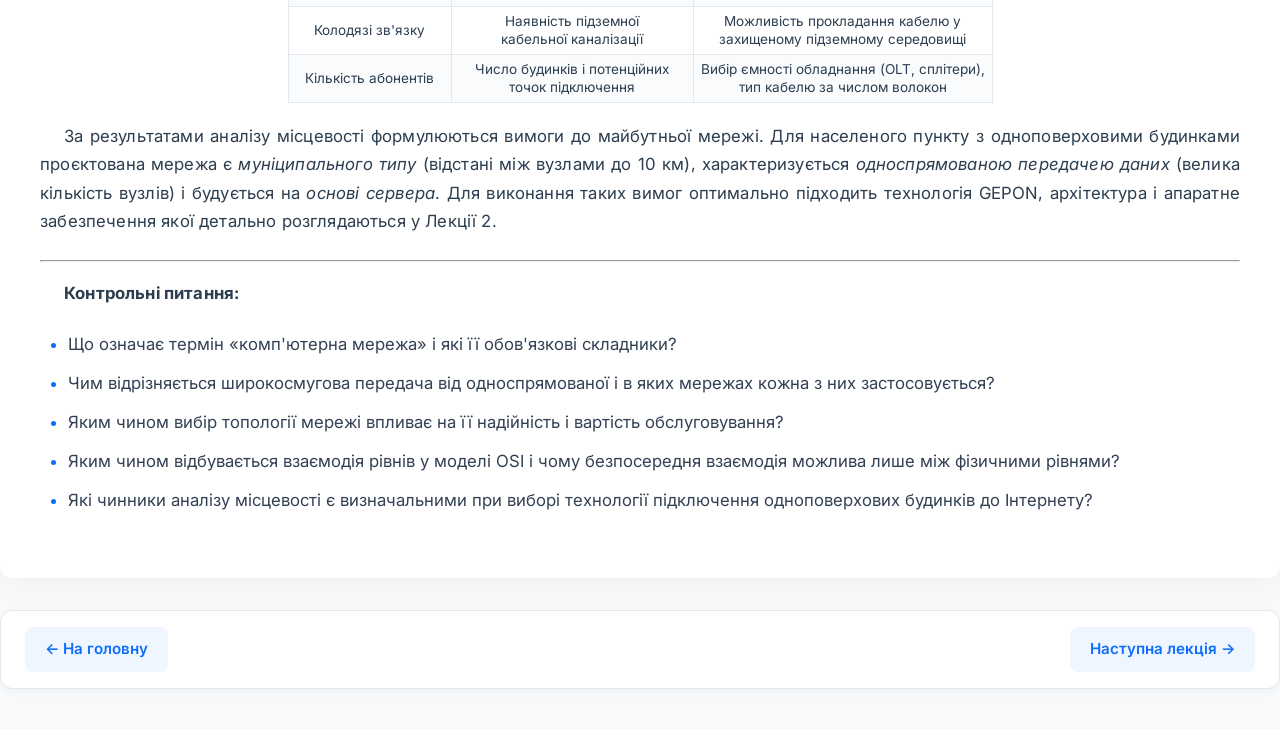
==== commit 9b98972e: "Added - Візуальні CSS-класи (.Info та .compact) в style.css для створення організаційних нотаток Cla" ====
--- a/Lection1.html
+++ b/Lection1.html
@@ -8,12 +8,16 @@
 </head>
 <body>
 
-<div style="max-width: 1400px; margin: 1rem auto 0;">
-  <nav class="nav-bar">
-    <a href="index.html" class="nav-link">← На головну</a>
-    <a href="Lection2.html" class="nav-link">Наступна лекція →</a>
-  </nav>
-</div>
+    <!-- Global Navigation Bar -->
+    <nav class="global-navbar">
+        <ul class="global-nav-container">
+            <li class="global-nav-item"><a href="index.html" class="global-nav-link"><i class="fa-solid fa-home" style="margin-right:5px"></i>Головна</a></li>
+            <li class="global-nav-item"><a href="Lection1.html" class="global-nav-link active">Лекція 1</a></li>
+            <li class="global-nav-item"><a href="Lection2.html" class="global-nav-link">Лекція 2</a></li>
+            <li class="global-nav-item"><a href="Lection3.html" class="global-nav-link">Лекція 3</a></li>
+            <li class="global-nav-item"><a href="Practice1.html" class="global-nav-link">Практика (PON)</a></li>
+        </ul>
+    </nav>
 
 <main class="container">
 
--- a/style.css
+++ b/style.css
@@ -636,6 +636,7 @@
 }
 
 
+
 /* Врізки-нотатки та Сповіщення */
 .note, .definition-block, .modern-alert {
   border-left: 4px solid var(--primary-color);
@@ -661,6 +662,41 @@
   color: #552d9b;
 }
 
+.modern-alert.Business {
+  border-left-color: #f59e0b;
+  background-color: #fffbeb;
+}
+.modern-alert.Business h4 {
+  color: #b45309;
+}
+
+.modern-alert.Info {
+  border-left-color: #0dcaf0;
+  background-color: #f0fcfd;
+}
+.modern-alert.Info h4 {
+  color: #087990;
+}
+.modern-alert.Info i {
+  color: #0dcaf0;
+}
+
+.modern-alert.compact {
+  padding: 12px 15px;
+  margin: 12px 0;
+  display: flex;
+  align-items: flex-start;
+  gap: 12px;
+}
+.modern-alert.compact i {
+  margin-top: 4px;
+  font-size: 1.1rem;
+}
+.modern-alert.compact > div {
+  font-size: 0.95rem;
+  line-height: 1.4;
+}
+
 .modern-alert h4 {
   margin-top: 0;
   margin-bottom: 0.5rem;
@@ -672,3 +708,58 @@
 .modern-alert p {
   margin-bottom: 0;
 }
+
+/* Global Navigation Bar */
+.global-navbar {
+  background: rgba(255,255,255,0.95);
+  backdrop-filter: blur(10px);
+  border-bottom: 1px solid var(--border-color);
+  padding: 0 1rem;
+  display: flex;
+  justify-content: center;
+  align-items: center;
+  position: sticky;
+  top: 0;
+  z-index: 1000;
+  box-shadow: 0 2px 10px rgba(0,0,0,0.05);
+  height: 60px;
+}
+.global-nav-container {
+  display: flex;
+  gap: 1rem;
+  list-style: none;
+  margin: 0;
+  padding: 0;
+  overflow-x: auto;
+  max-width: 1400px;
+  width: 100%;
+}
+.global-nav-item {
+  display: inline-block;
+}
+.global-nav-link {
+  display: flex;
+  align-items: center;
+  color: var(--text-color);
+  text-decoration: none;
+  font-weight: 500;
+  padding: 0.5rem 0.75rem;
+  border-radius: 6px;
+  transition: all 0.2s;
+  white-space: nowrap;
+  font-size: 0.95rem;
+}
+.global-nav-link:hover {
+  color: var(--primary-color);
+  background: var(--hover-color);
+}
+.global-nav-link.active {
+  color: var(--primary-color);
+  background: #eff6ff;
+  font-weight: 600;
+}
+@media (max-width: 768px) {
+  .global-navbar { padding: 0 0.5rem; }
+  .global-nav-link { padding: 0.5rem; font-size: 0.85rem; }
+}
+
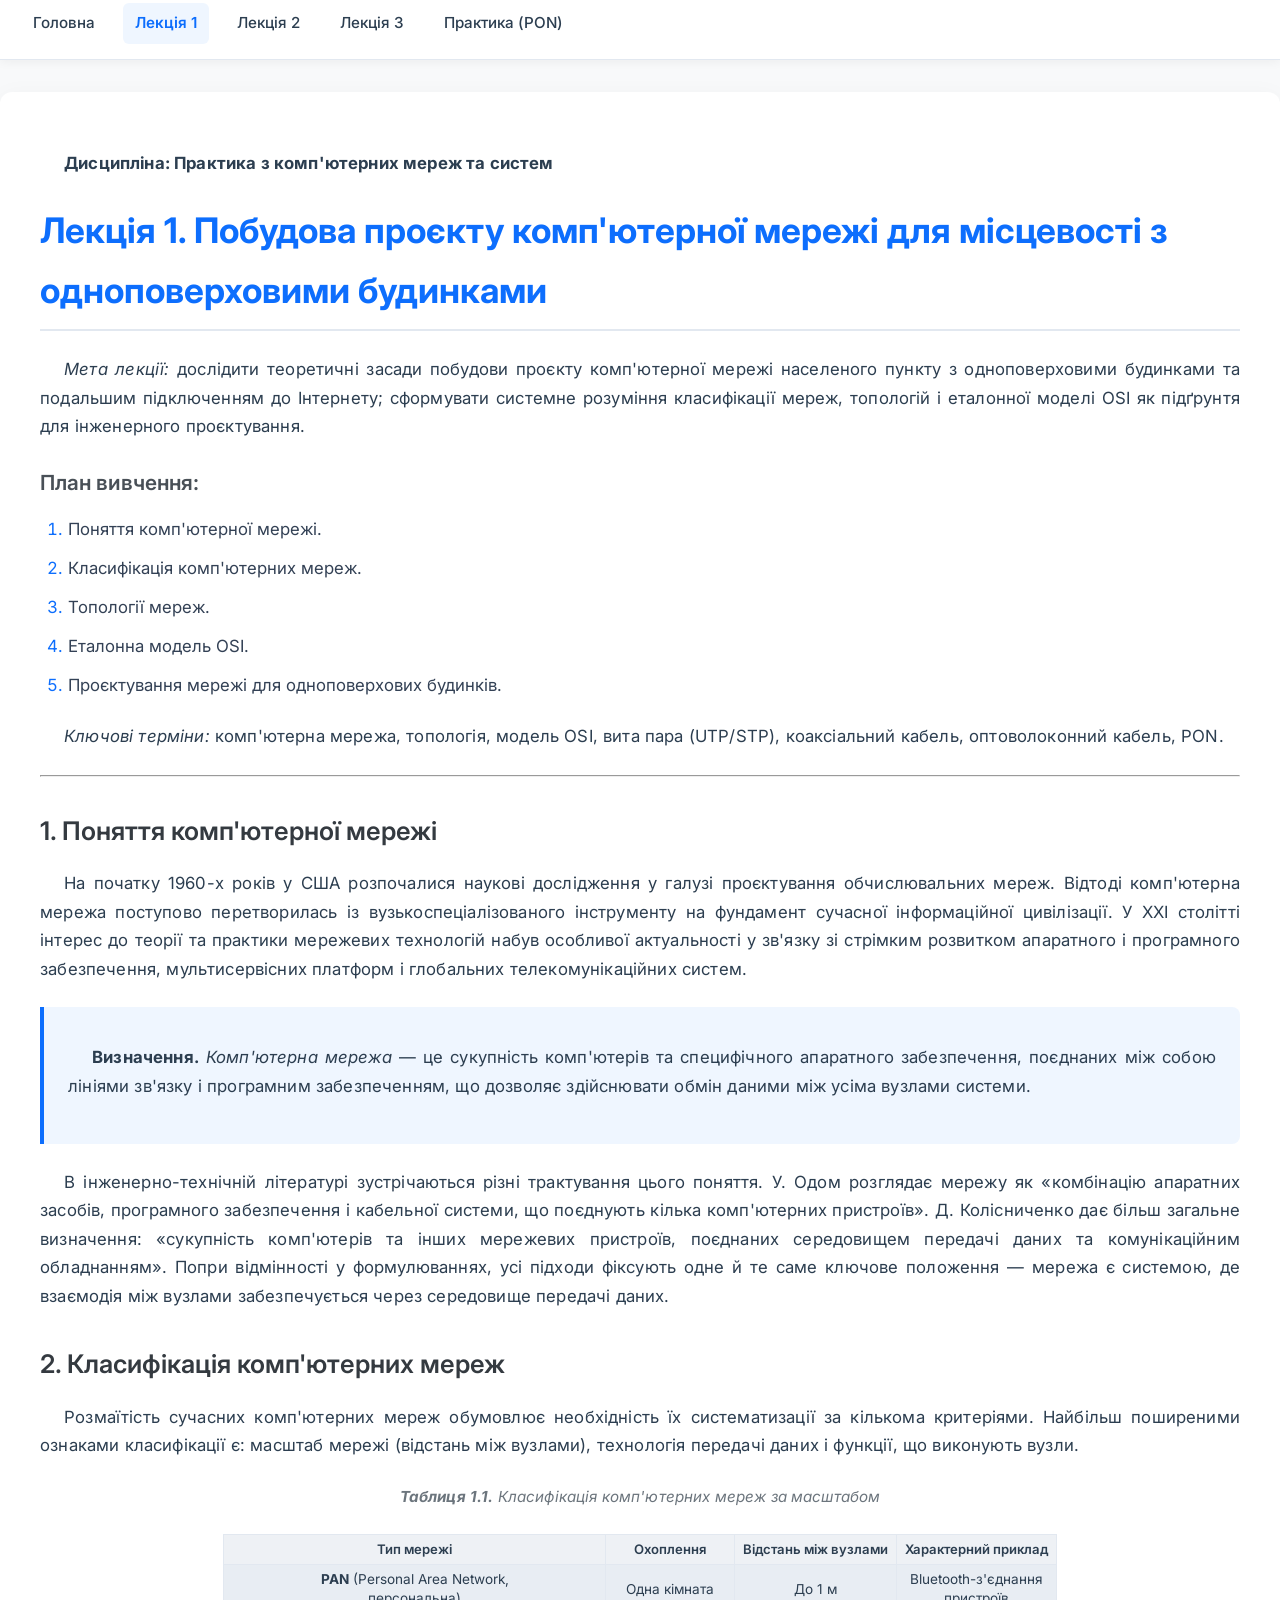
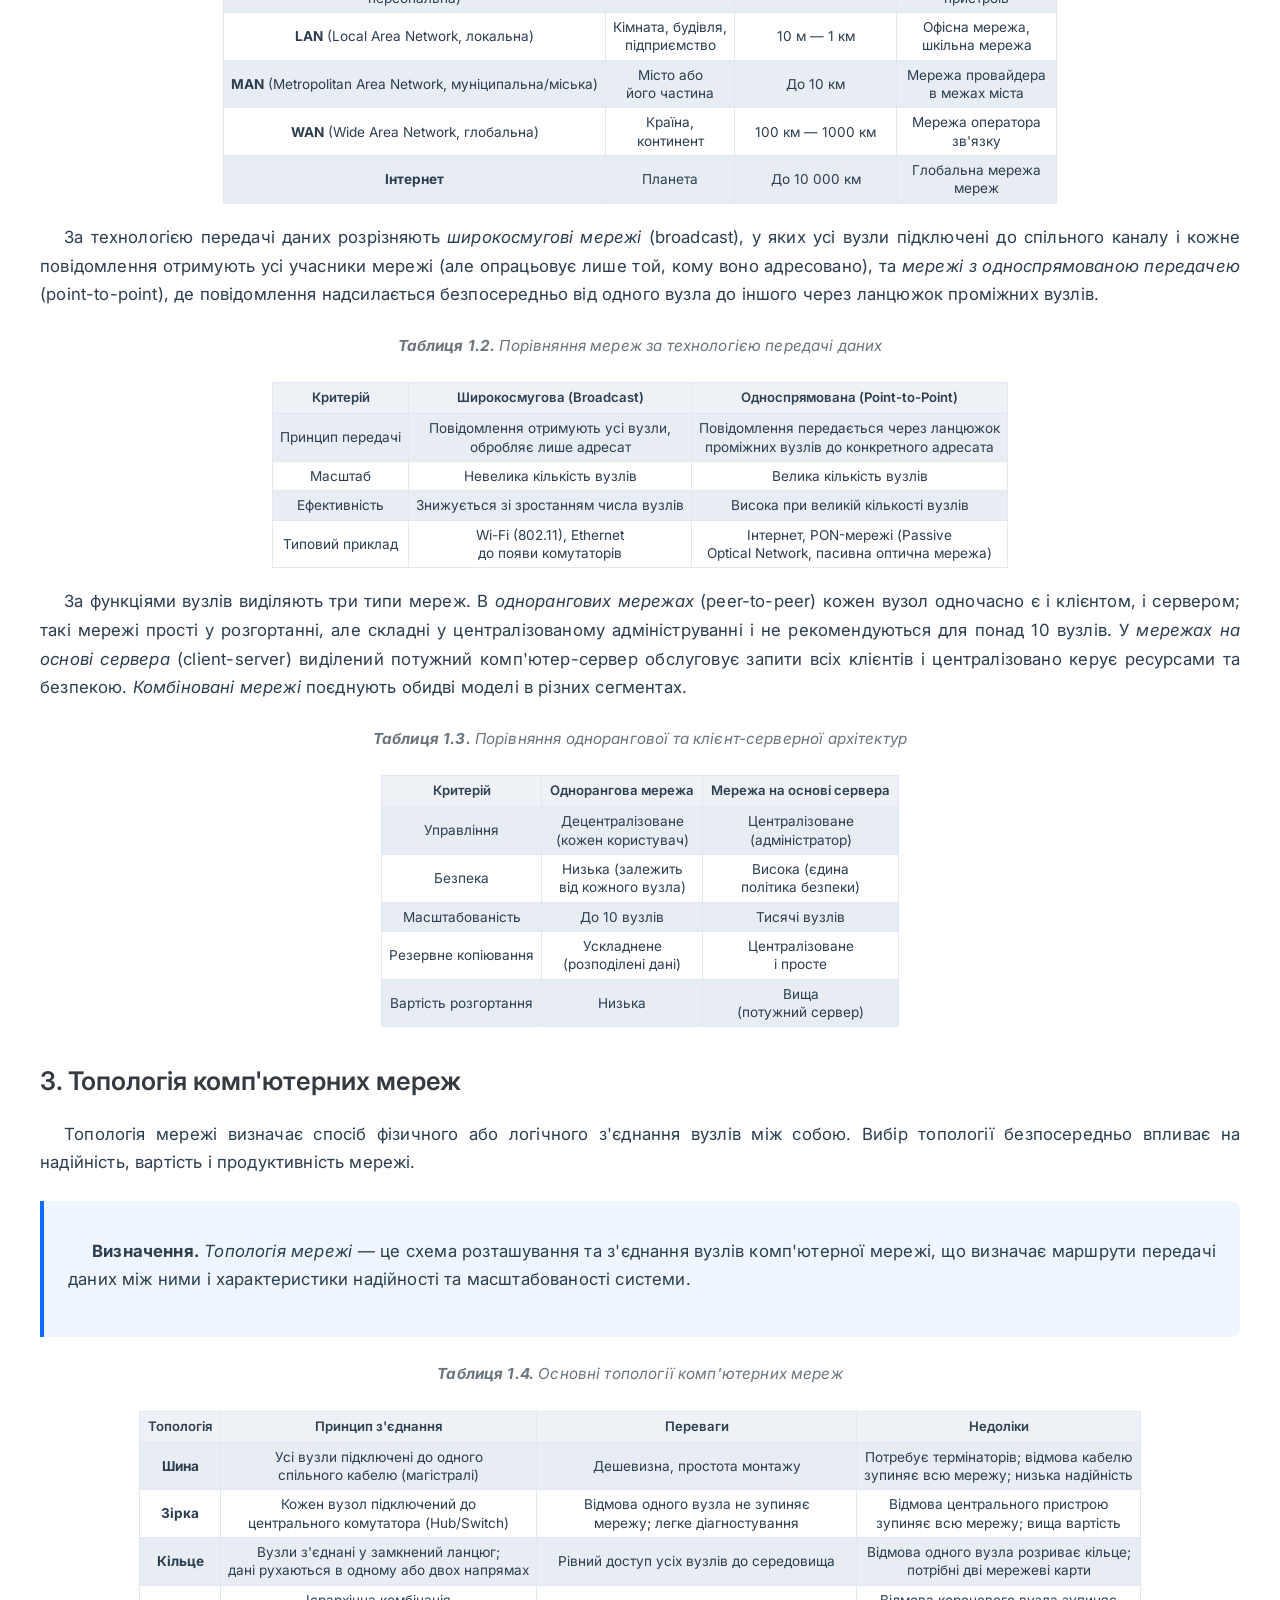
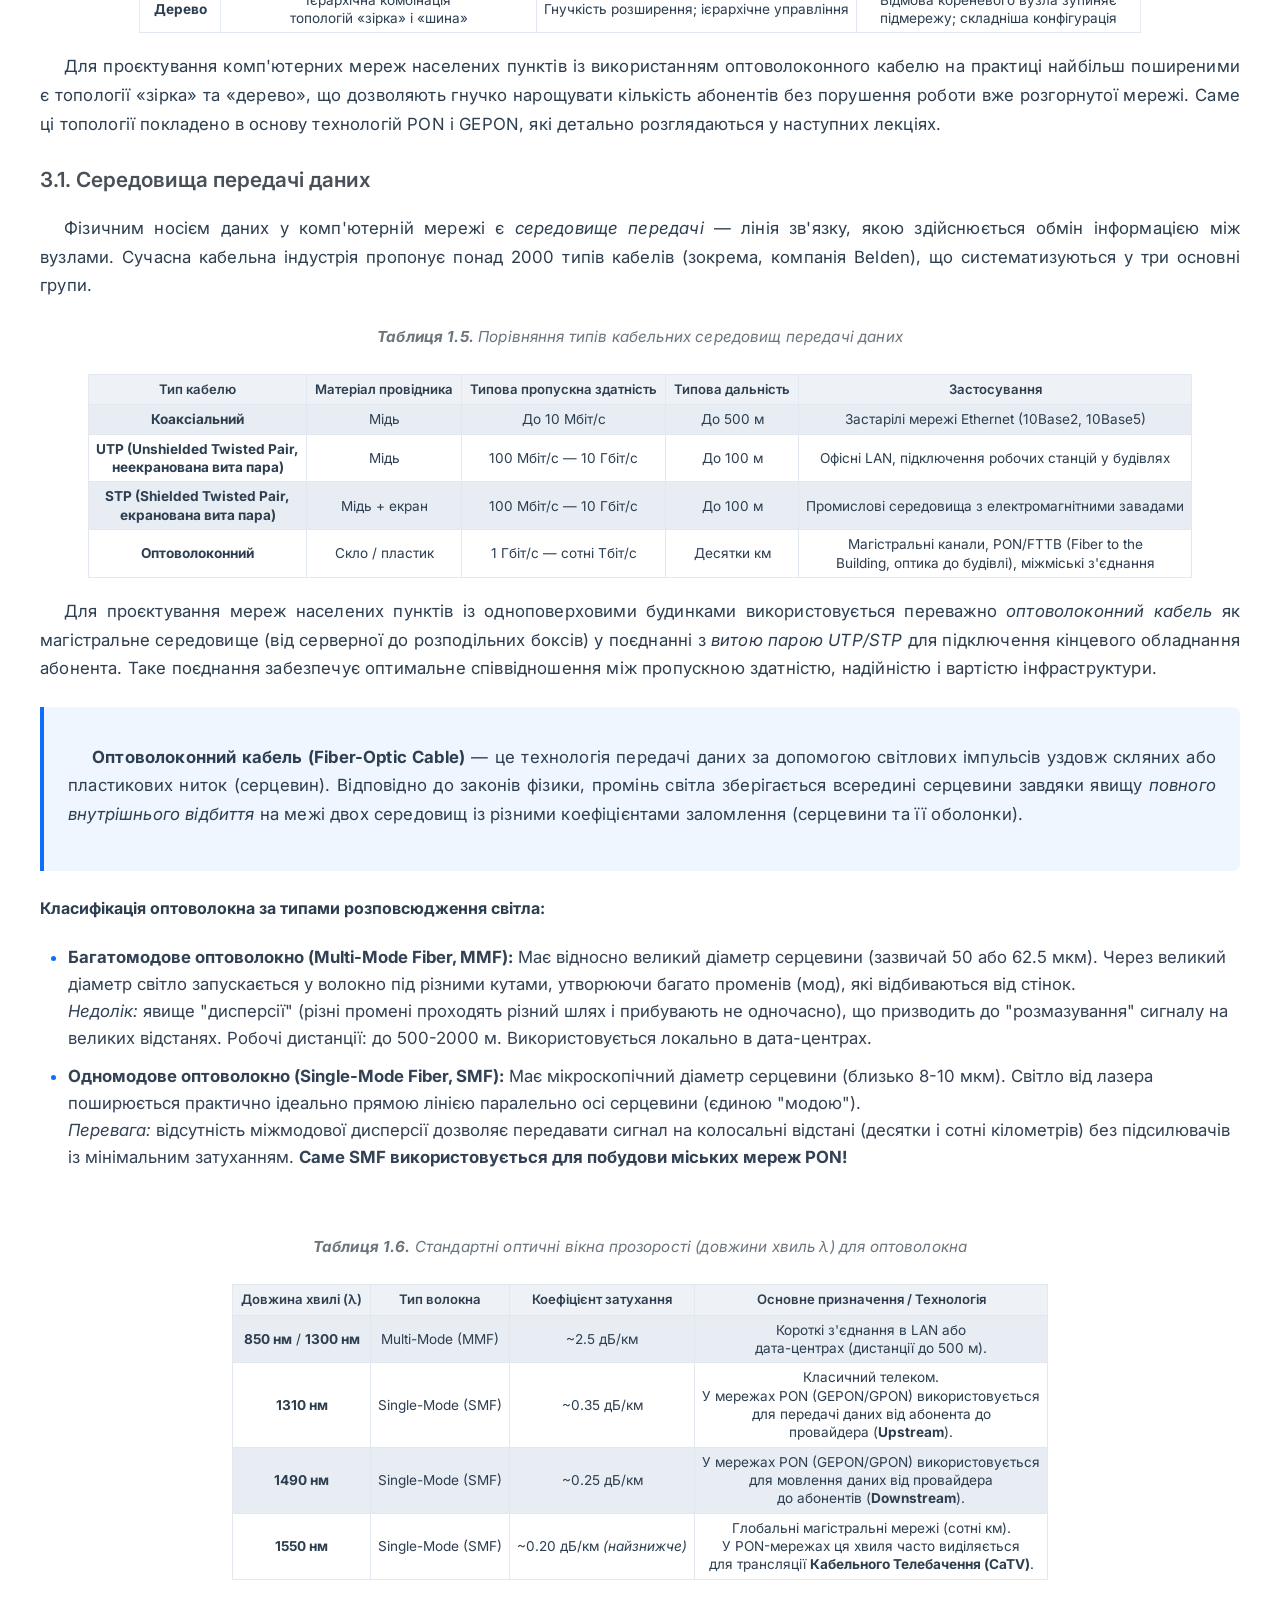
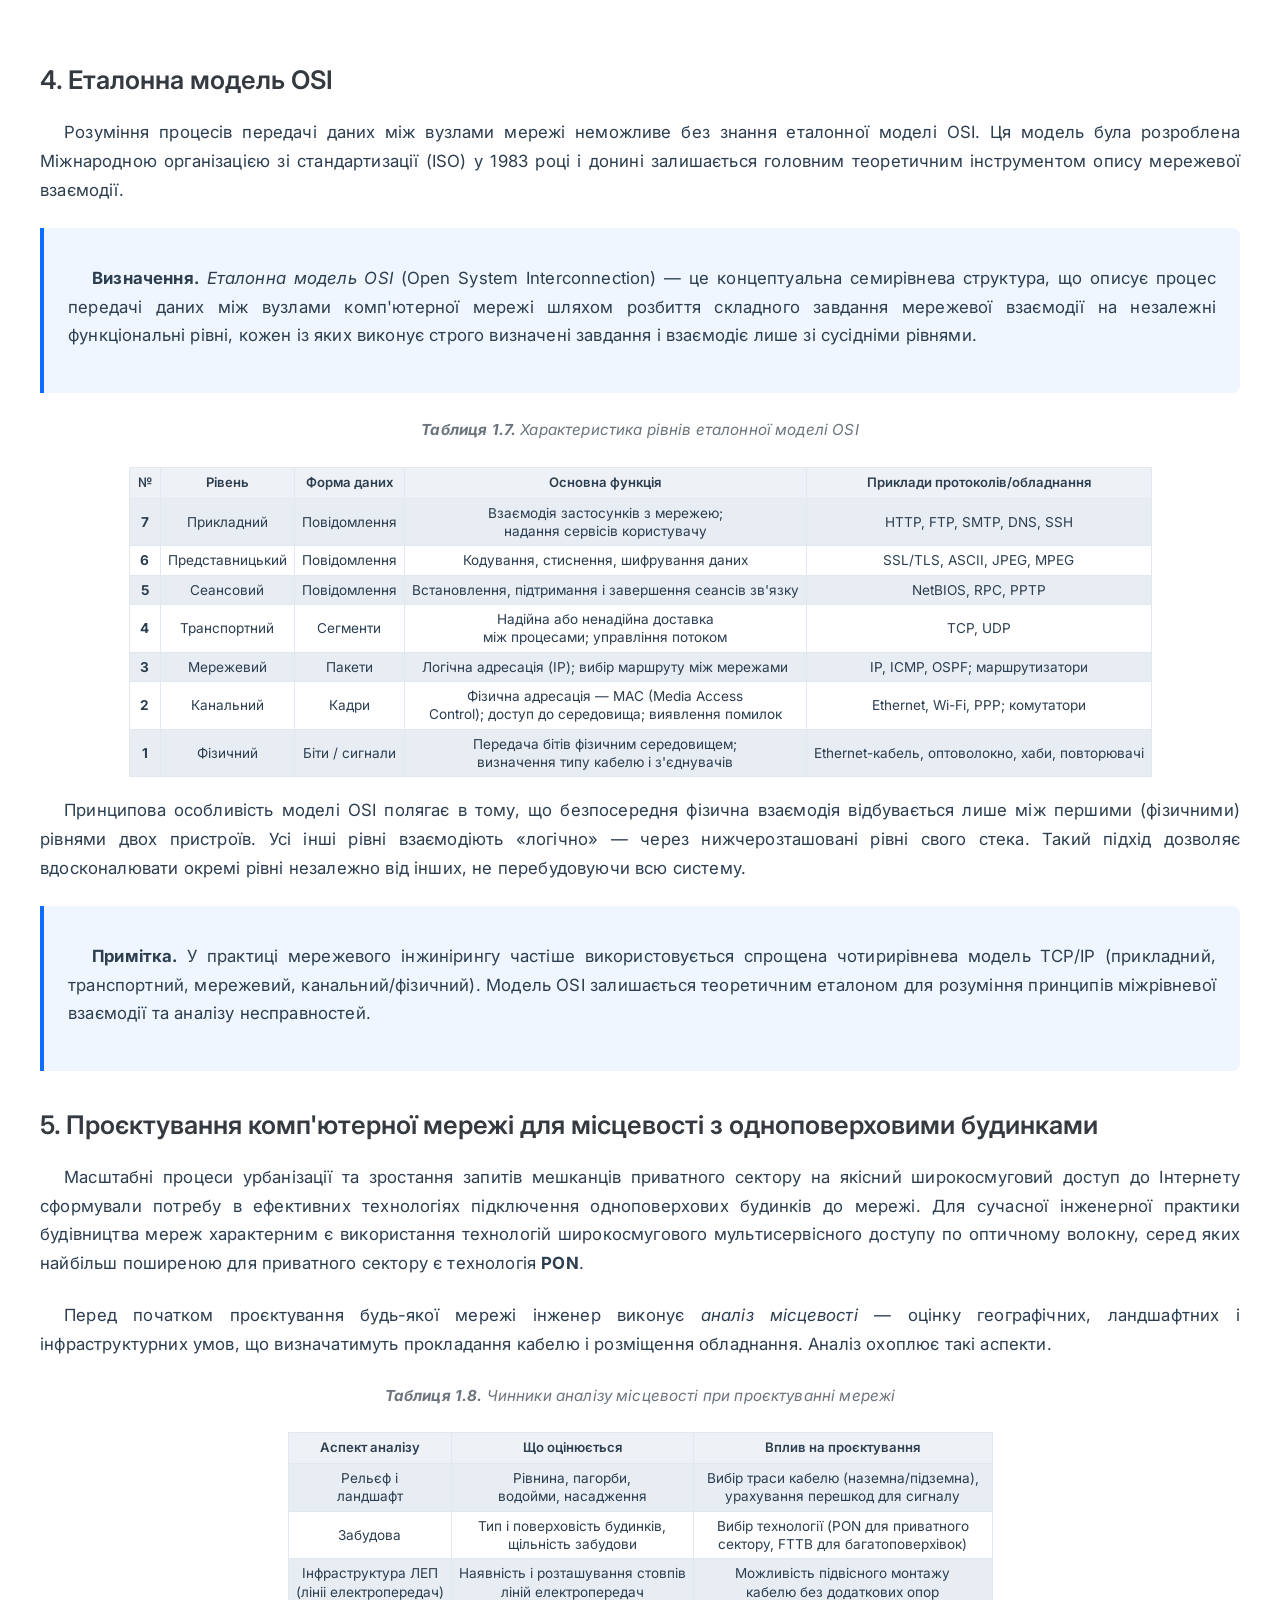
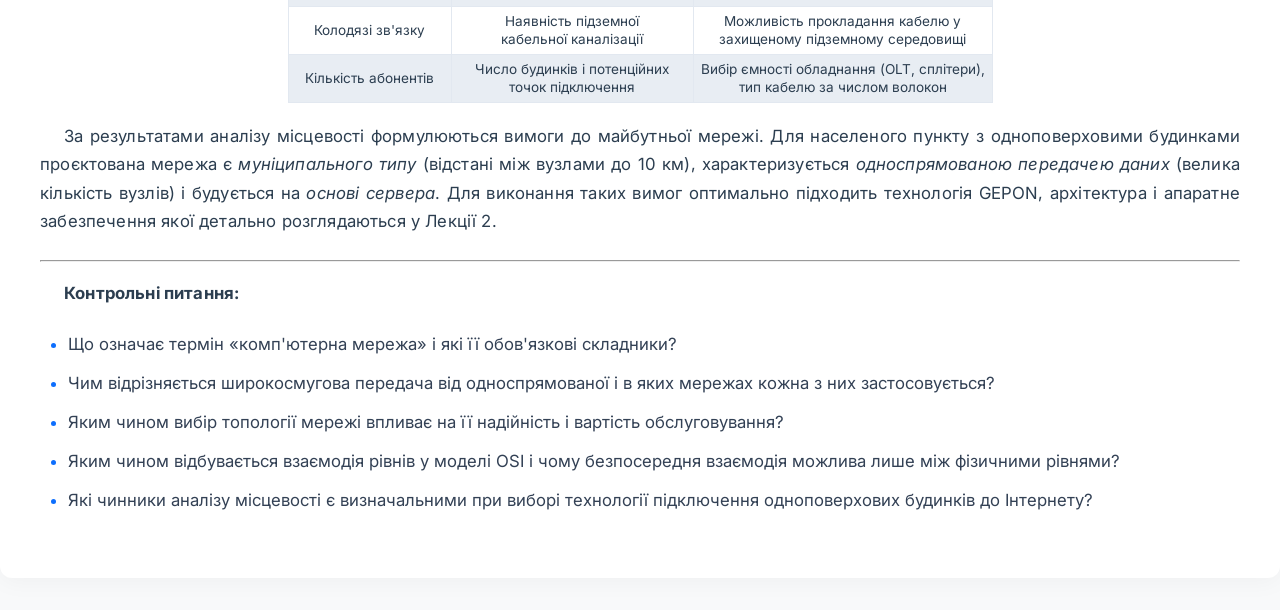
==== commit 35f708e1: "fixed: - прибрав блоки навігації з 1,2,3 лекцій знизу" ====
--- a/Lection1.html
+++ b/Lection1.html
@@ -445,12 +445,5 @@
 
 </main>
 
-<div style="max-width: 1400px; margin: 0 auto 2rem;">
-  <nav class="nav-bar">
-    <a href="index.html" class="nav-link">← На головну</a>
-    <a href="Lection2.html" class="nav-link">Наступна лекція →</a>
-  </nav>
-</div>
-
 </body>
 </html>
--- a/style.css
+++ b/style.css
@@ -190,7 +190,7 @@
 }
 
 .sim-table tr:nth-child(even) td {
-  background-color: #fafbfc;
+  background-color: #e8edf3;
 }
 
 .st-sub {
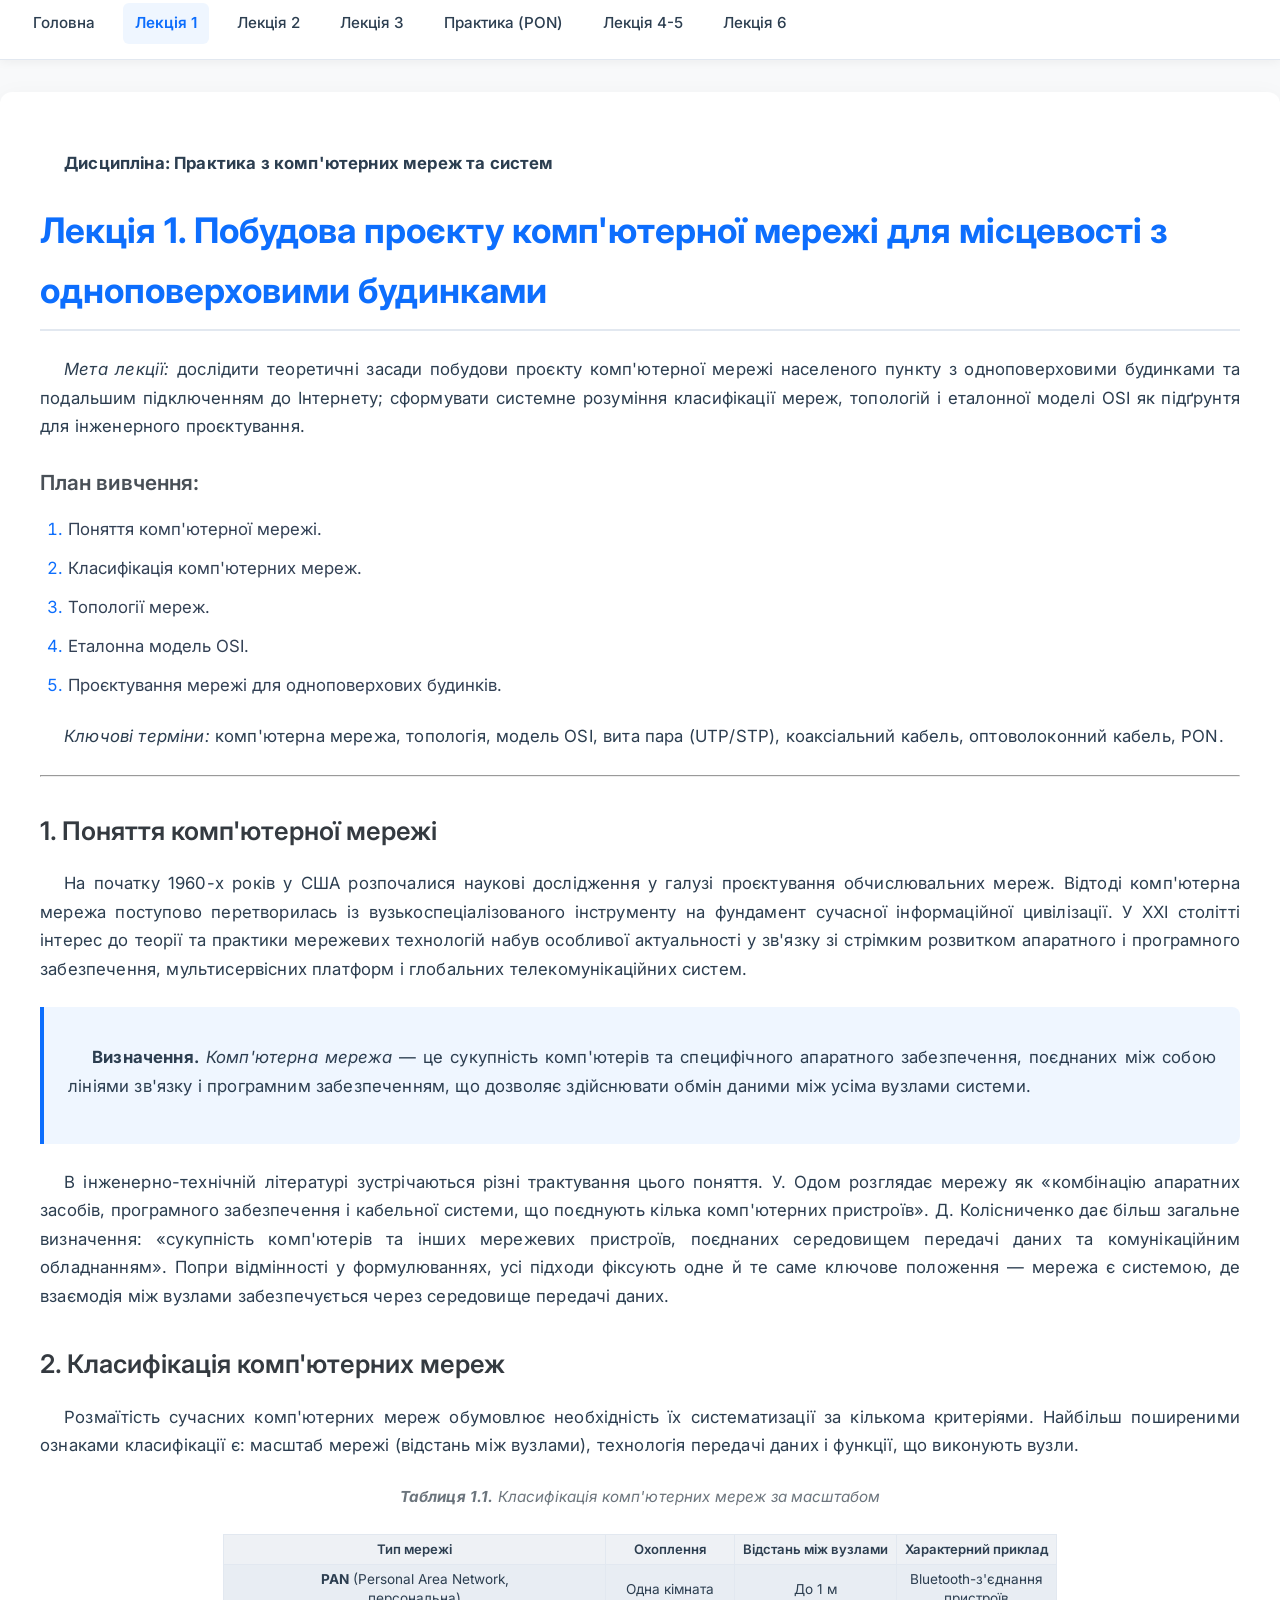
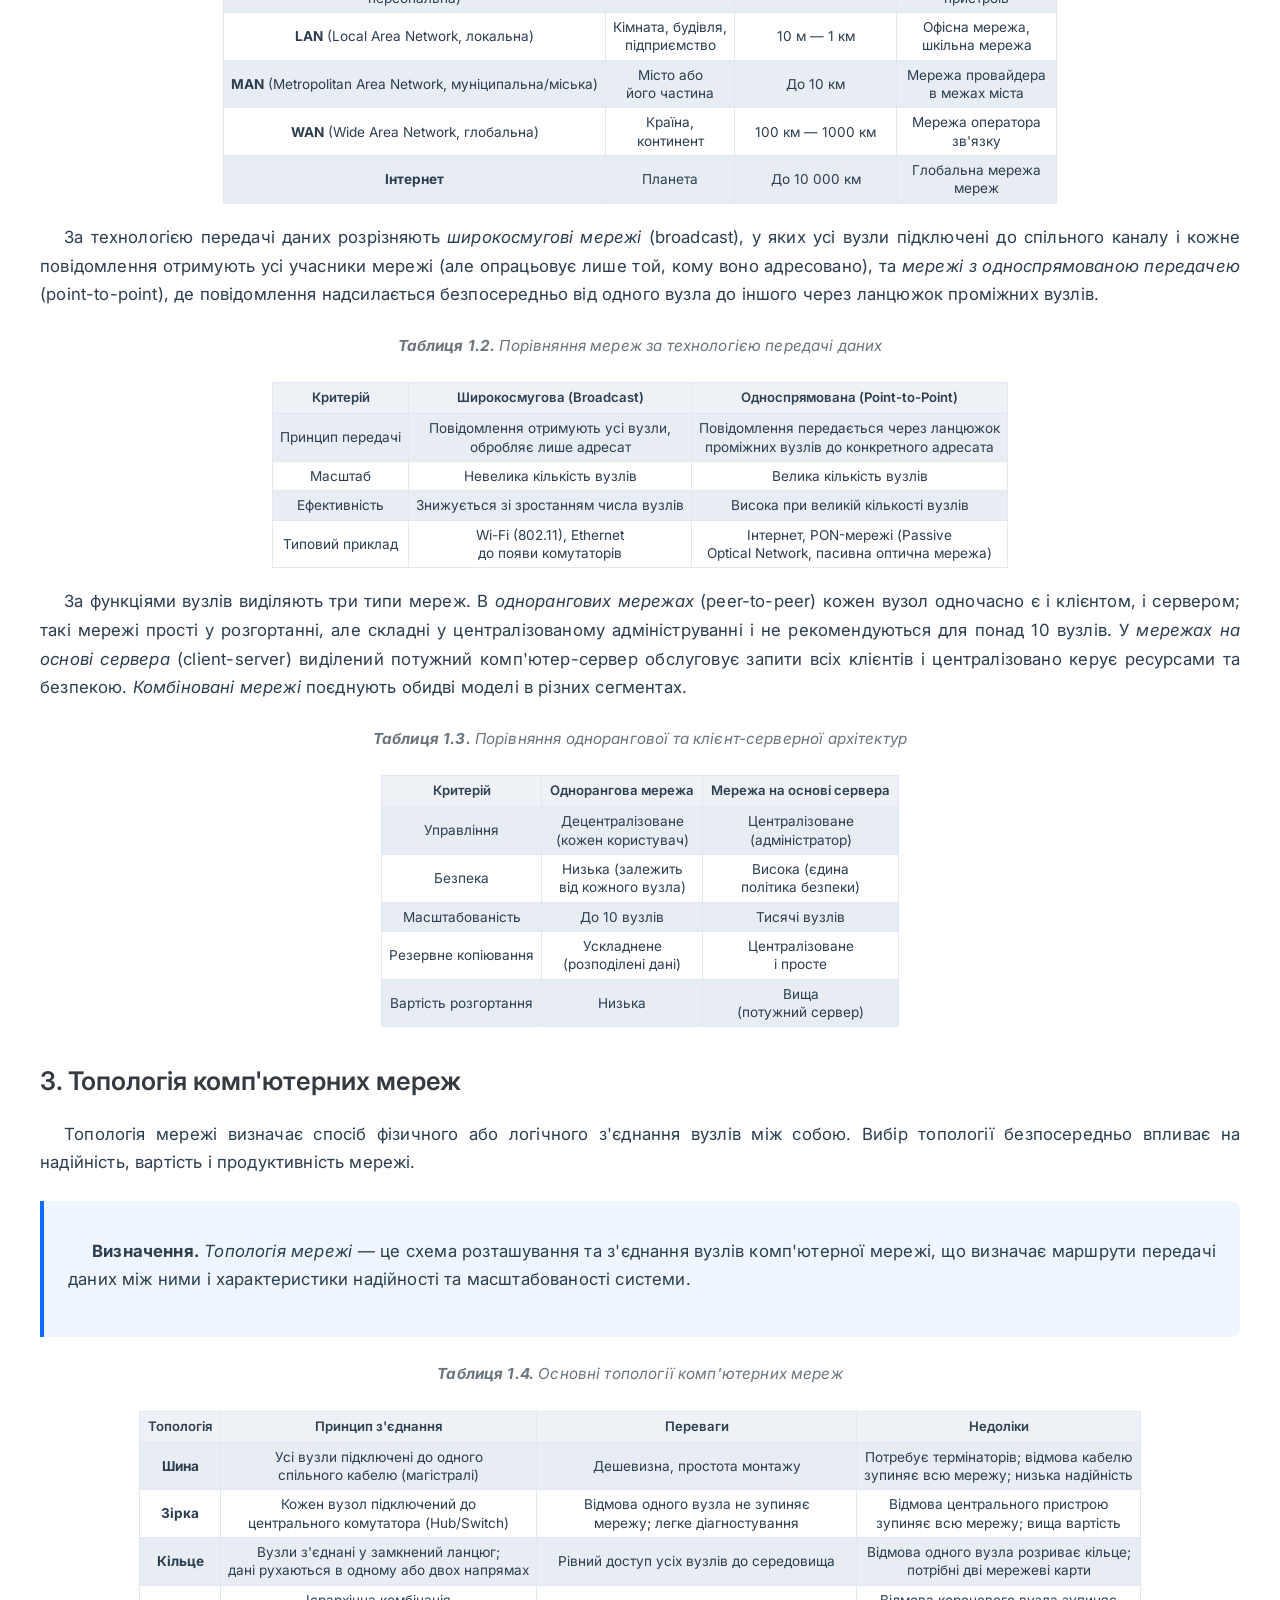
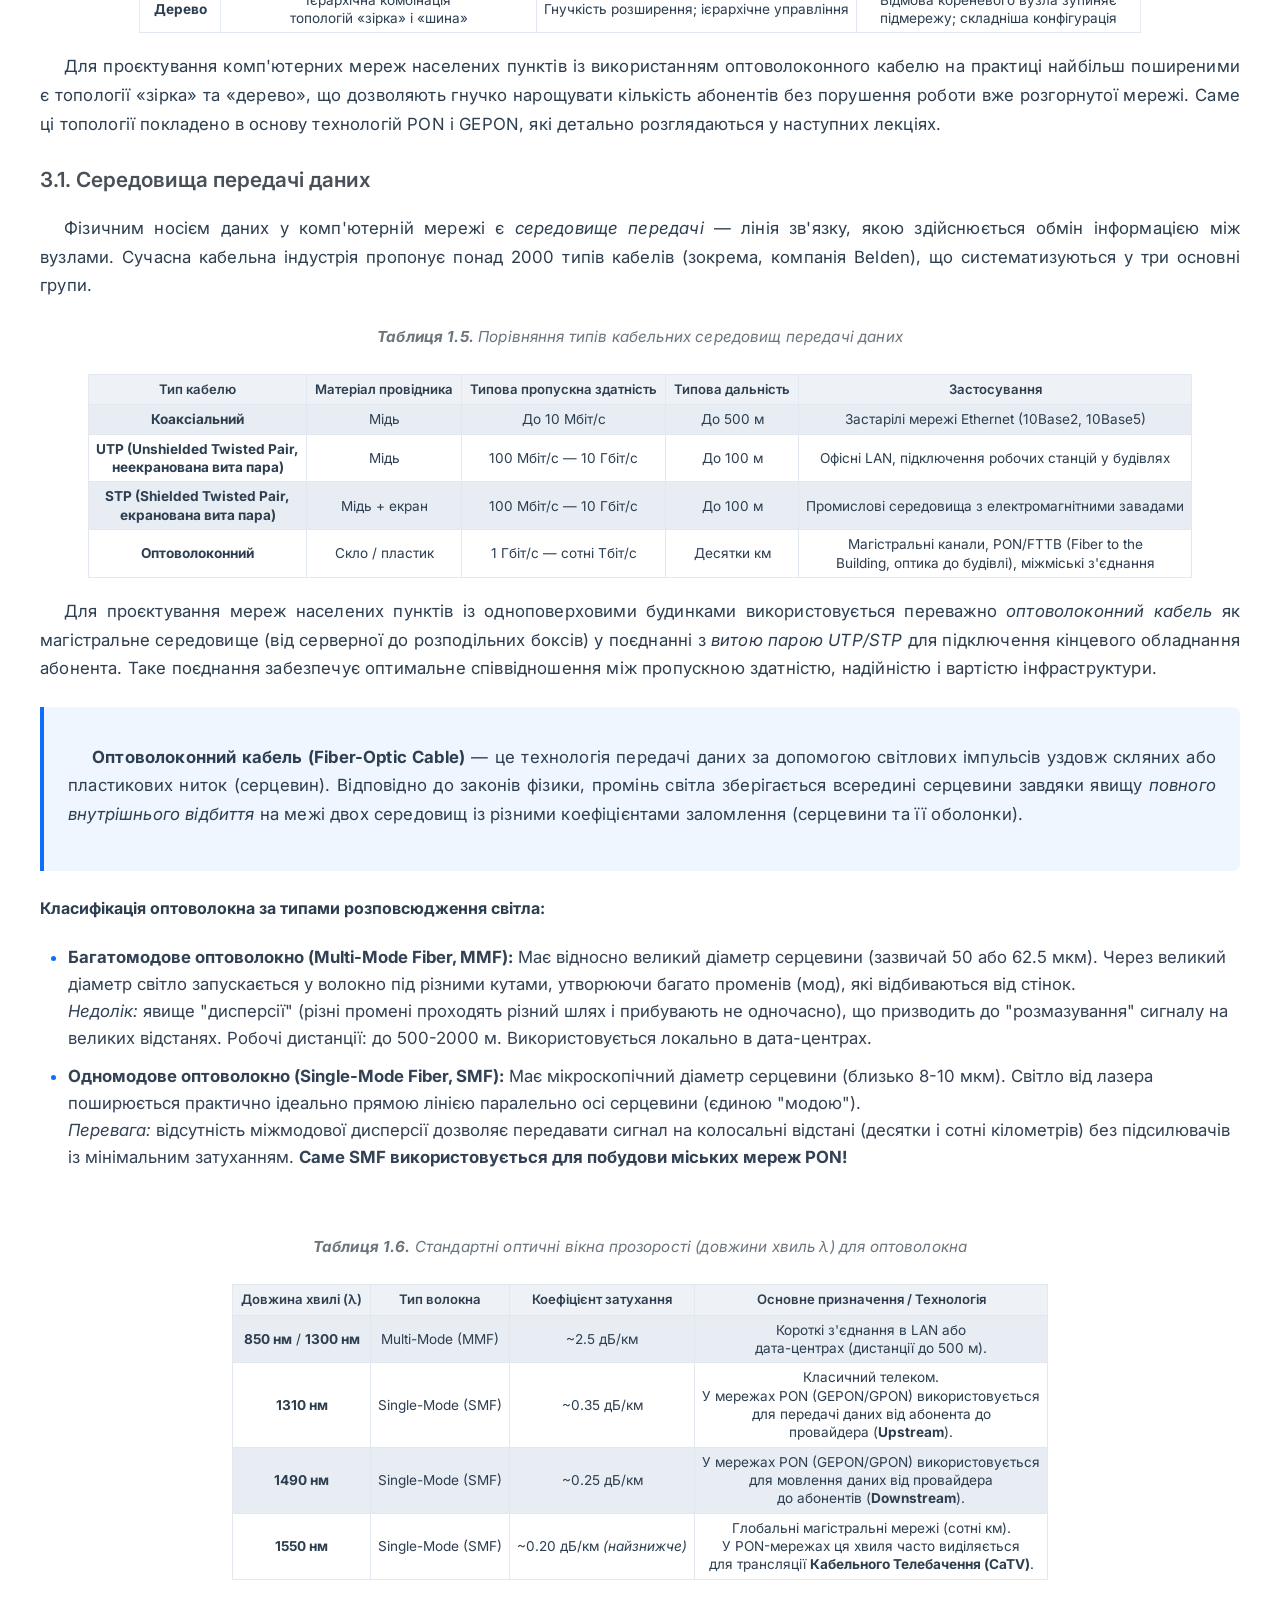
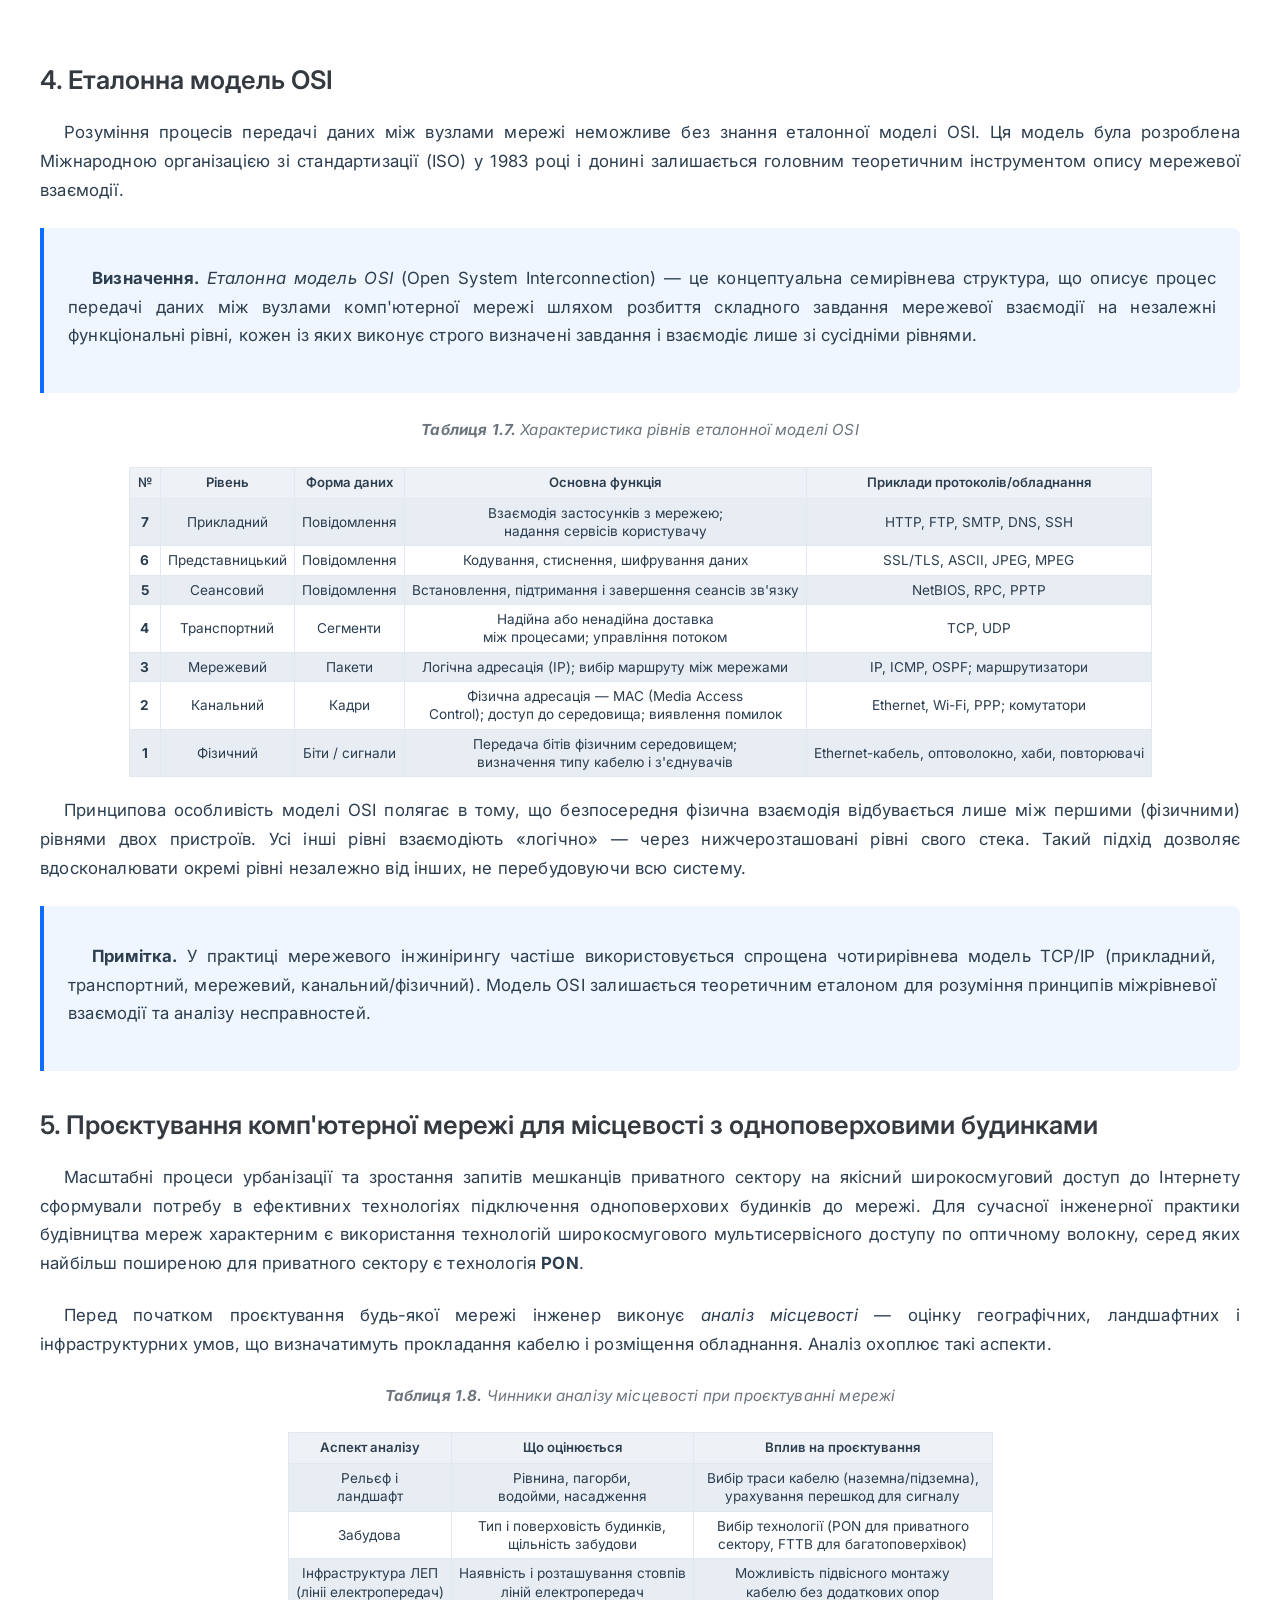
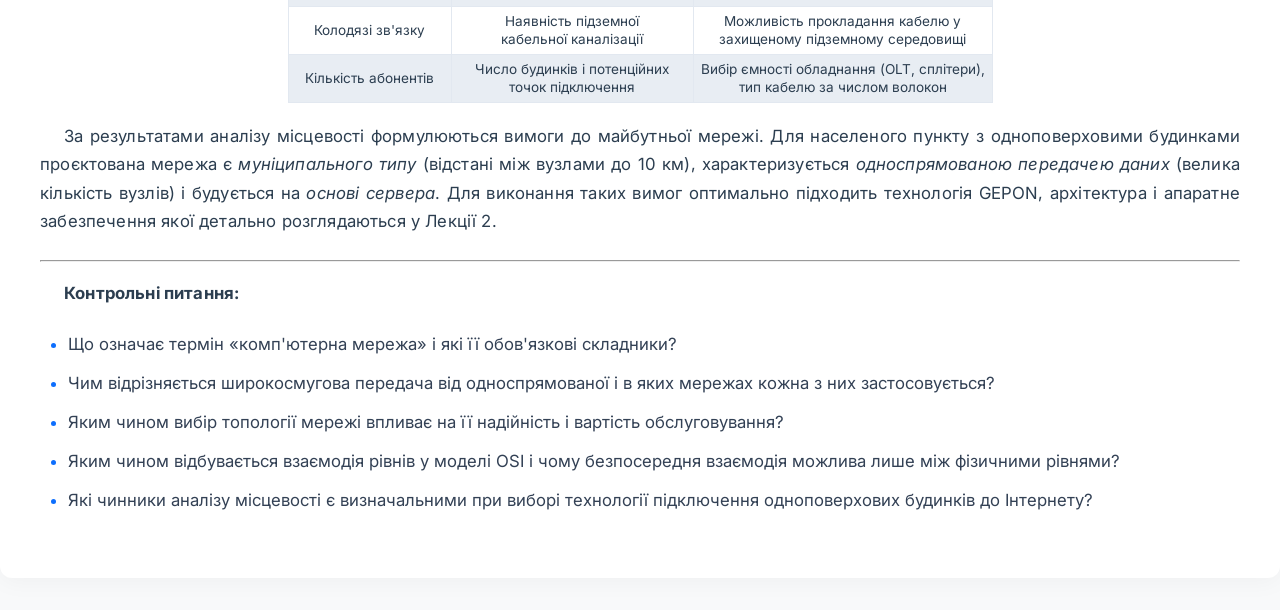
==== commit 9040c8cc: "feat: Лекція 4-5 (об'єднана) + Лекція 6 (FTTB проєктування) + оновлення навігації - Створено Lection" ====
--- a/Lection1.html
+++ b/Lection1.html
@@ -16,6 +16,8 @@
             <li class="global-nav-item"><a href="Lection2.html" class="global-nav-link">Лекція 2</a></li>
             <li class="global-nav-item"><a href="Lection3.html" class="global-nav-link">Лекція 3</a></li>
             <li class="global-nav-item"><a href="Practice1.html" class="global-nav-link">Практика (PON)</a></li>
+            <li class="global-nav-item"><a href="Lection4-5.html" class="global-nav-link">Лекція 4-5</a></li>
+            <li class="global-nav-item"><a href="Lection6.html" class="global-nav-link">Лекція 6</a></li>
         </ul>
     </nav>
 
--- a/style.css
+++ b/style.css
@@ -763,3 +763,24 @@
   .global-nav-link { padding: 0.5rem; font-size: 0.85rem; }
 }
 
+/* ── Glossary accordion (translation blocks under images) ── */
+.glossary-accordion {
+  margin-top: 10px;
+  border: 1px solid #bfdbfe;
+  border-radius: 6px;
+  background: #f0f7ff;
+  padding: 8px 12px;
+  font-size: 0.9rem;
+  text-align: left;
+}
+.glossary-accordion summary {
+  cursor: pointer;
+  font-weight: bold;
+  color: #1e40af;
+}
+.glossary-accordion ul {
+  margin-top: 6px;
+  padding-left: 1.2rem;
+  line-height: 1.7;
+}
+
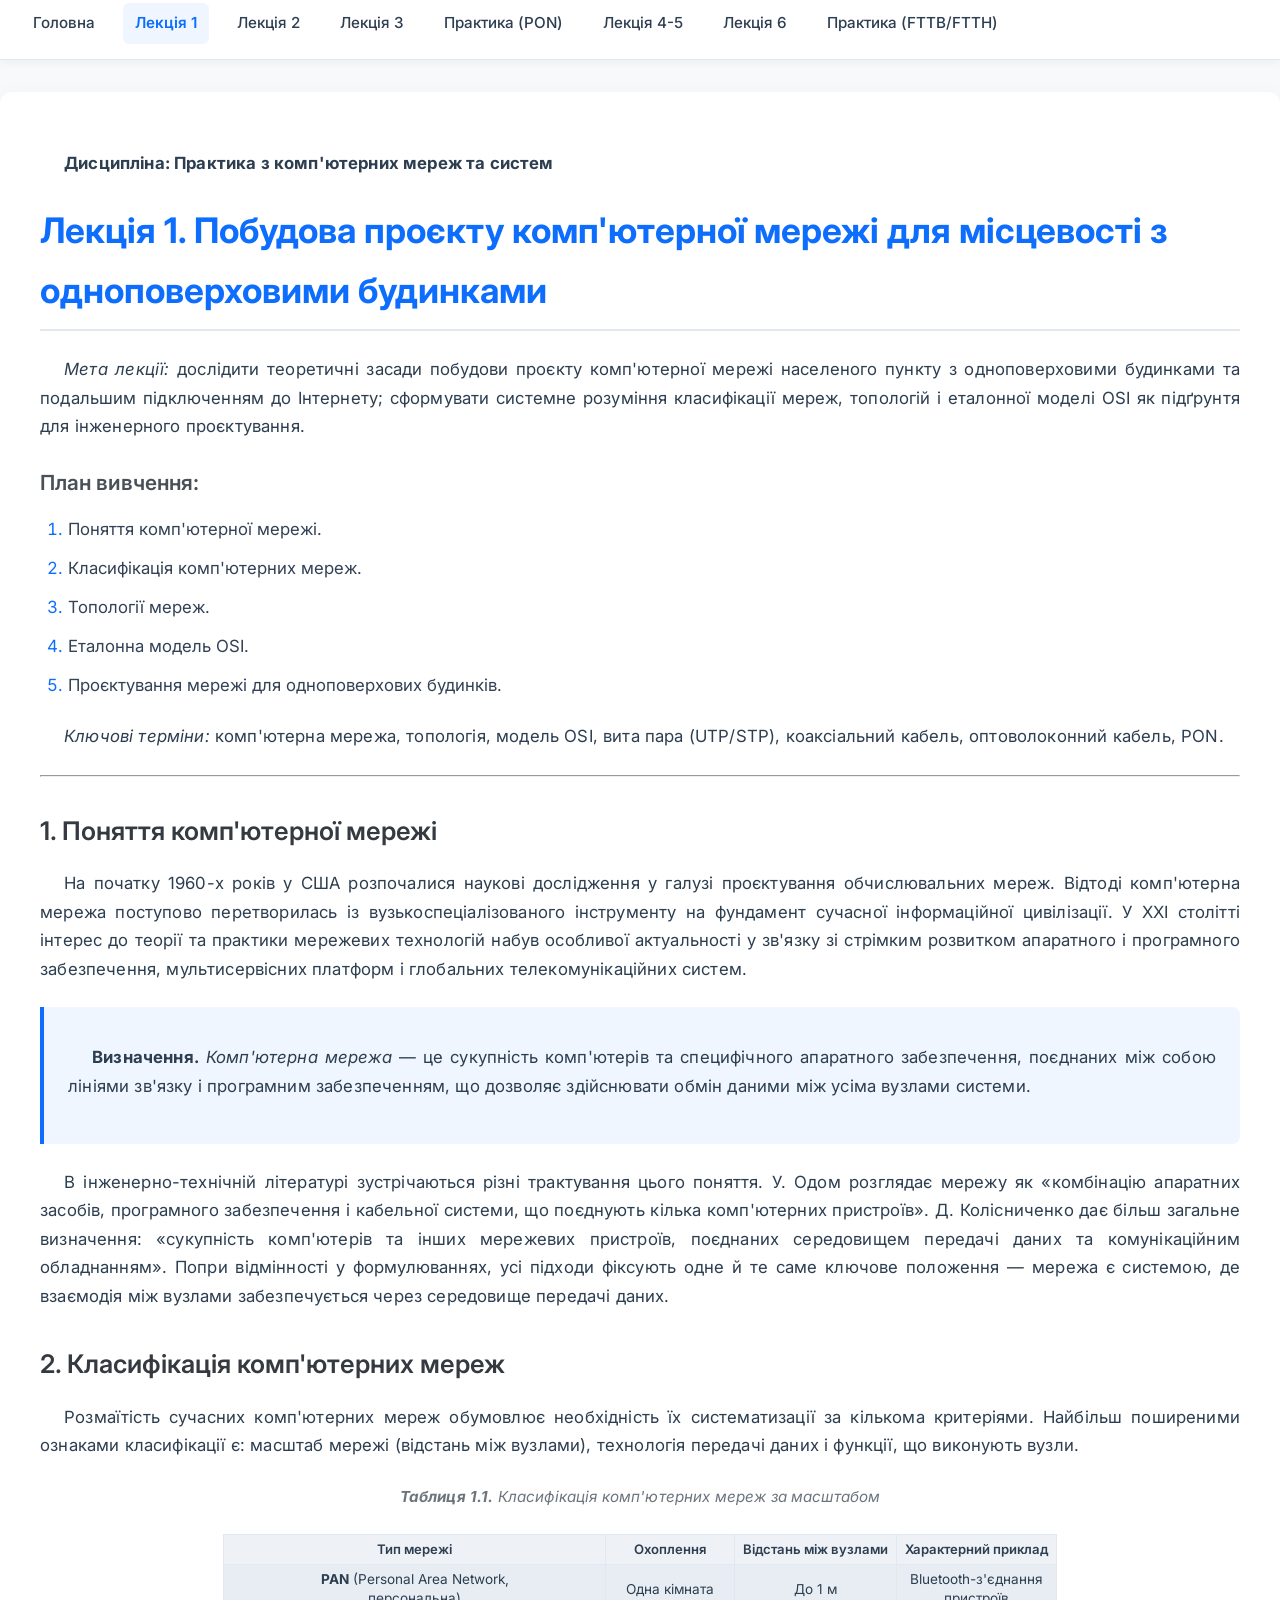
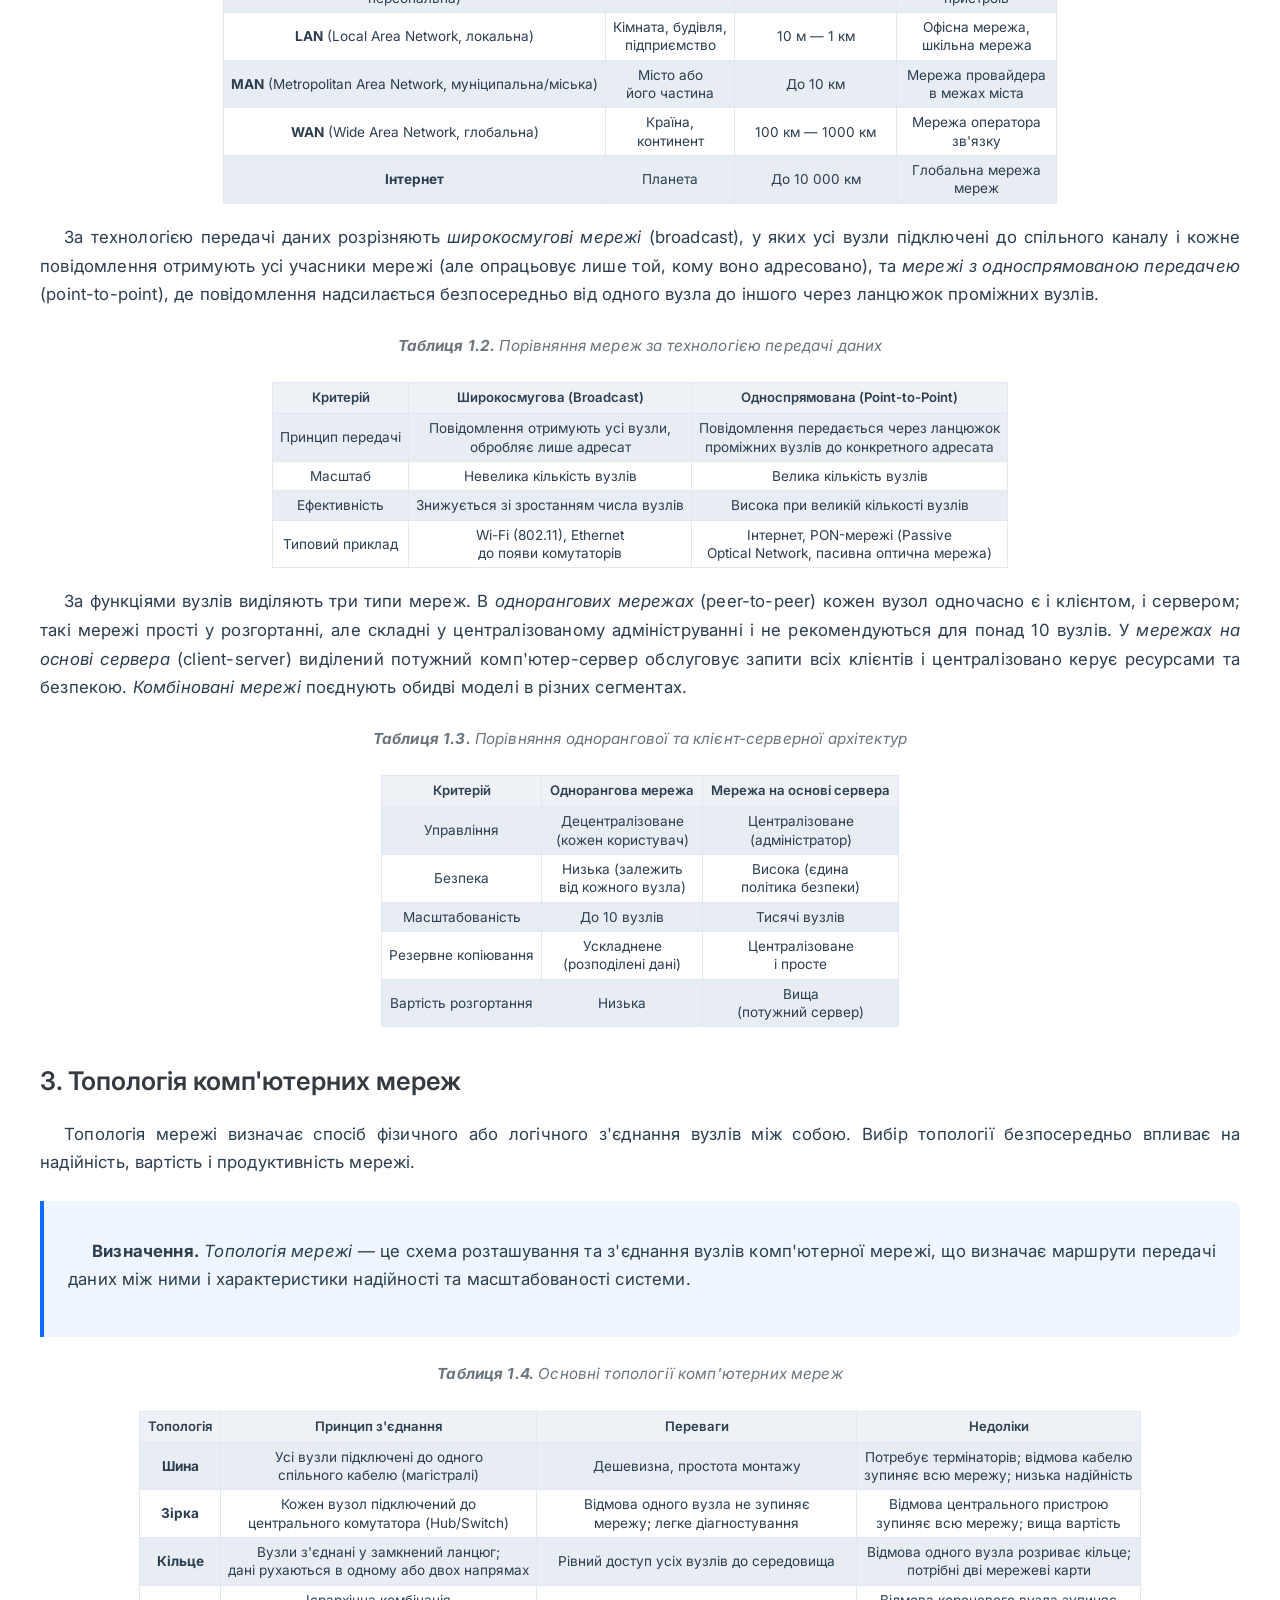
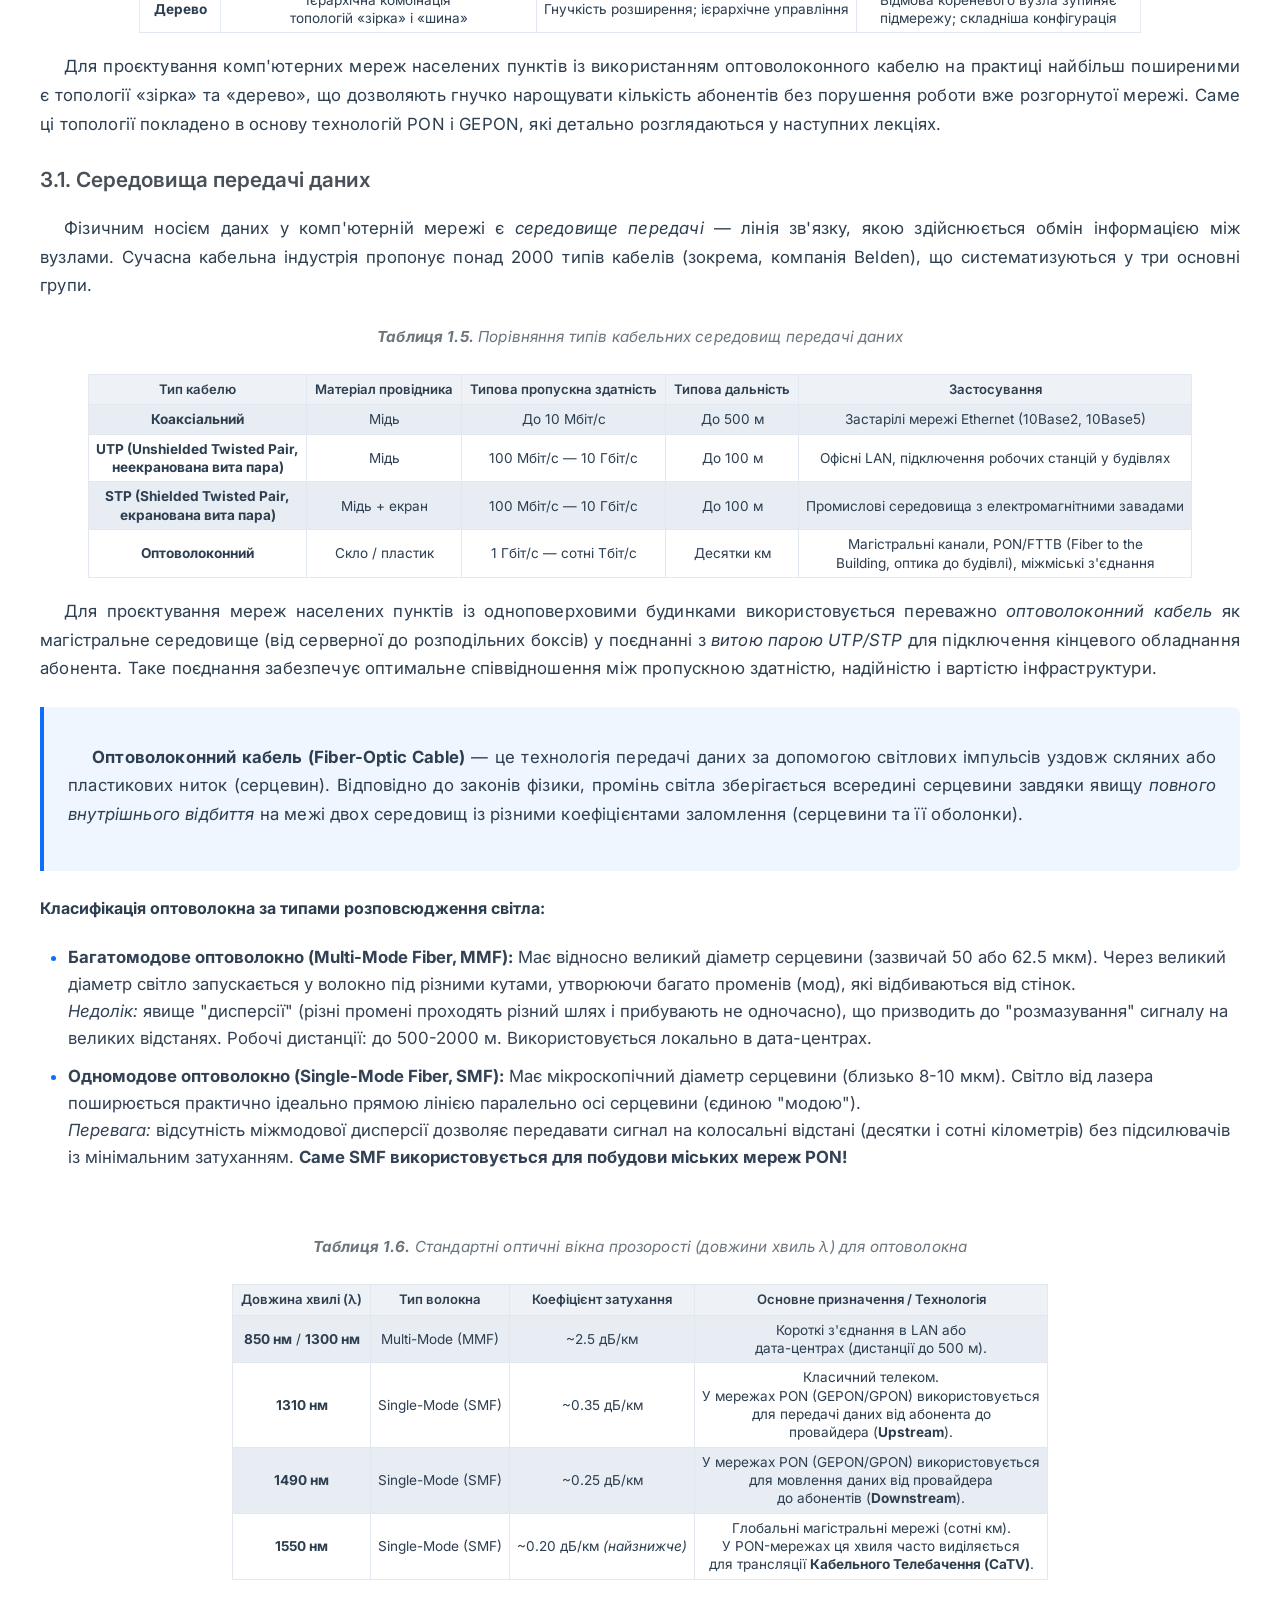
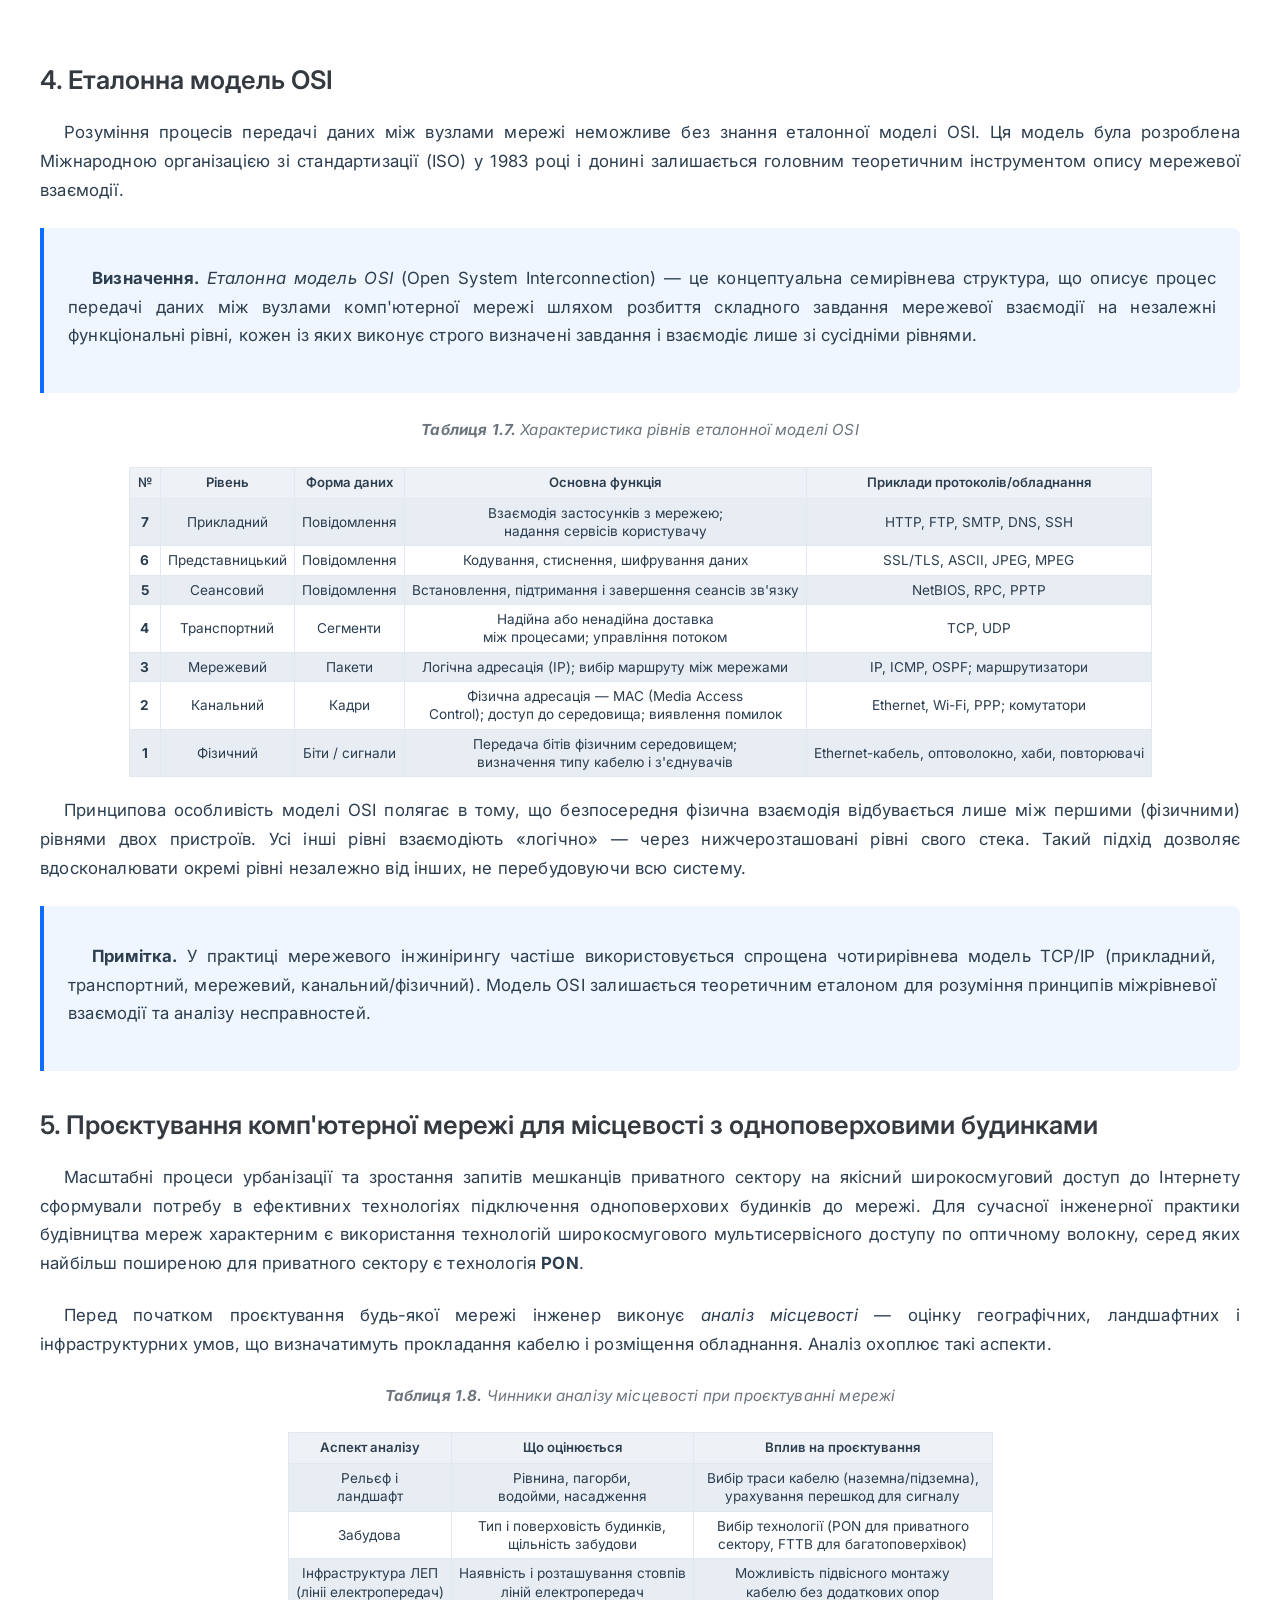
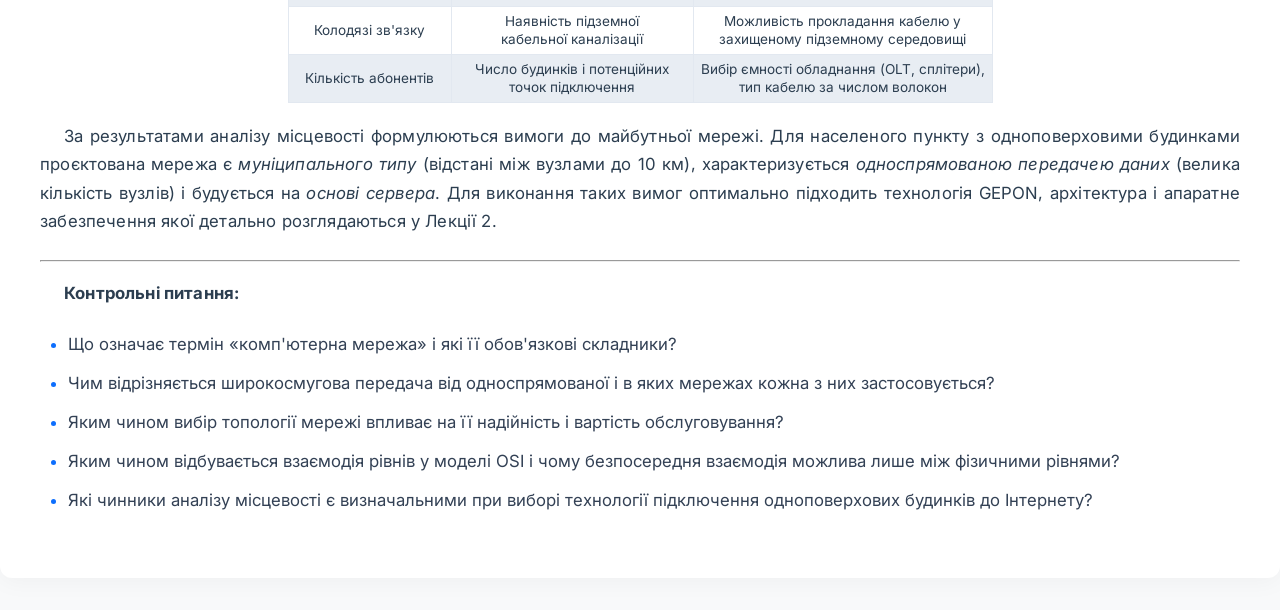
==== commit d04687ac: "feat(practice2): add Practice2.html for FTTB/FTTH tasks, coordinates template, update index and nav " ====
--- a/Lection1.html
+++ b/Lection1.html
@@ -18,6 +18,7 @@
             <li class="global-nav-item"><a href="Practice1.html" class="global-nav-link">Практика (PON)</a></li>
             <li class="global-nav-item"><a href="Lection4-5.html" class="global-nav-link">Лекція 4-5</a></li>
             <li class="global-nav-item"><a href="Lection6.html" class="global-nav-link">Лекція 6</a></li>
+            <li class="global-nav-item"><a href="Practice2.html" class="global-nav-link">Практика (FTTB/FTTH)</a></li>
         </ul>
     </nav>
 
